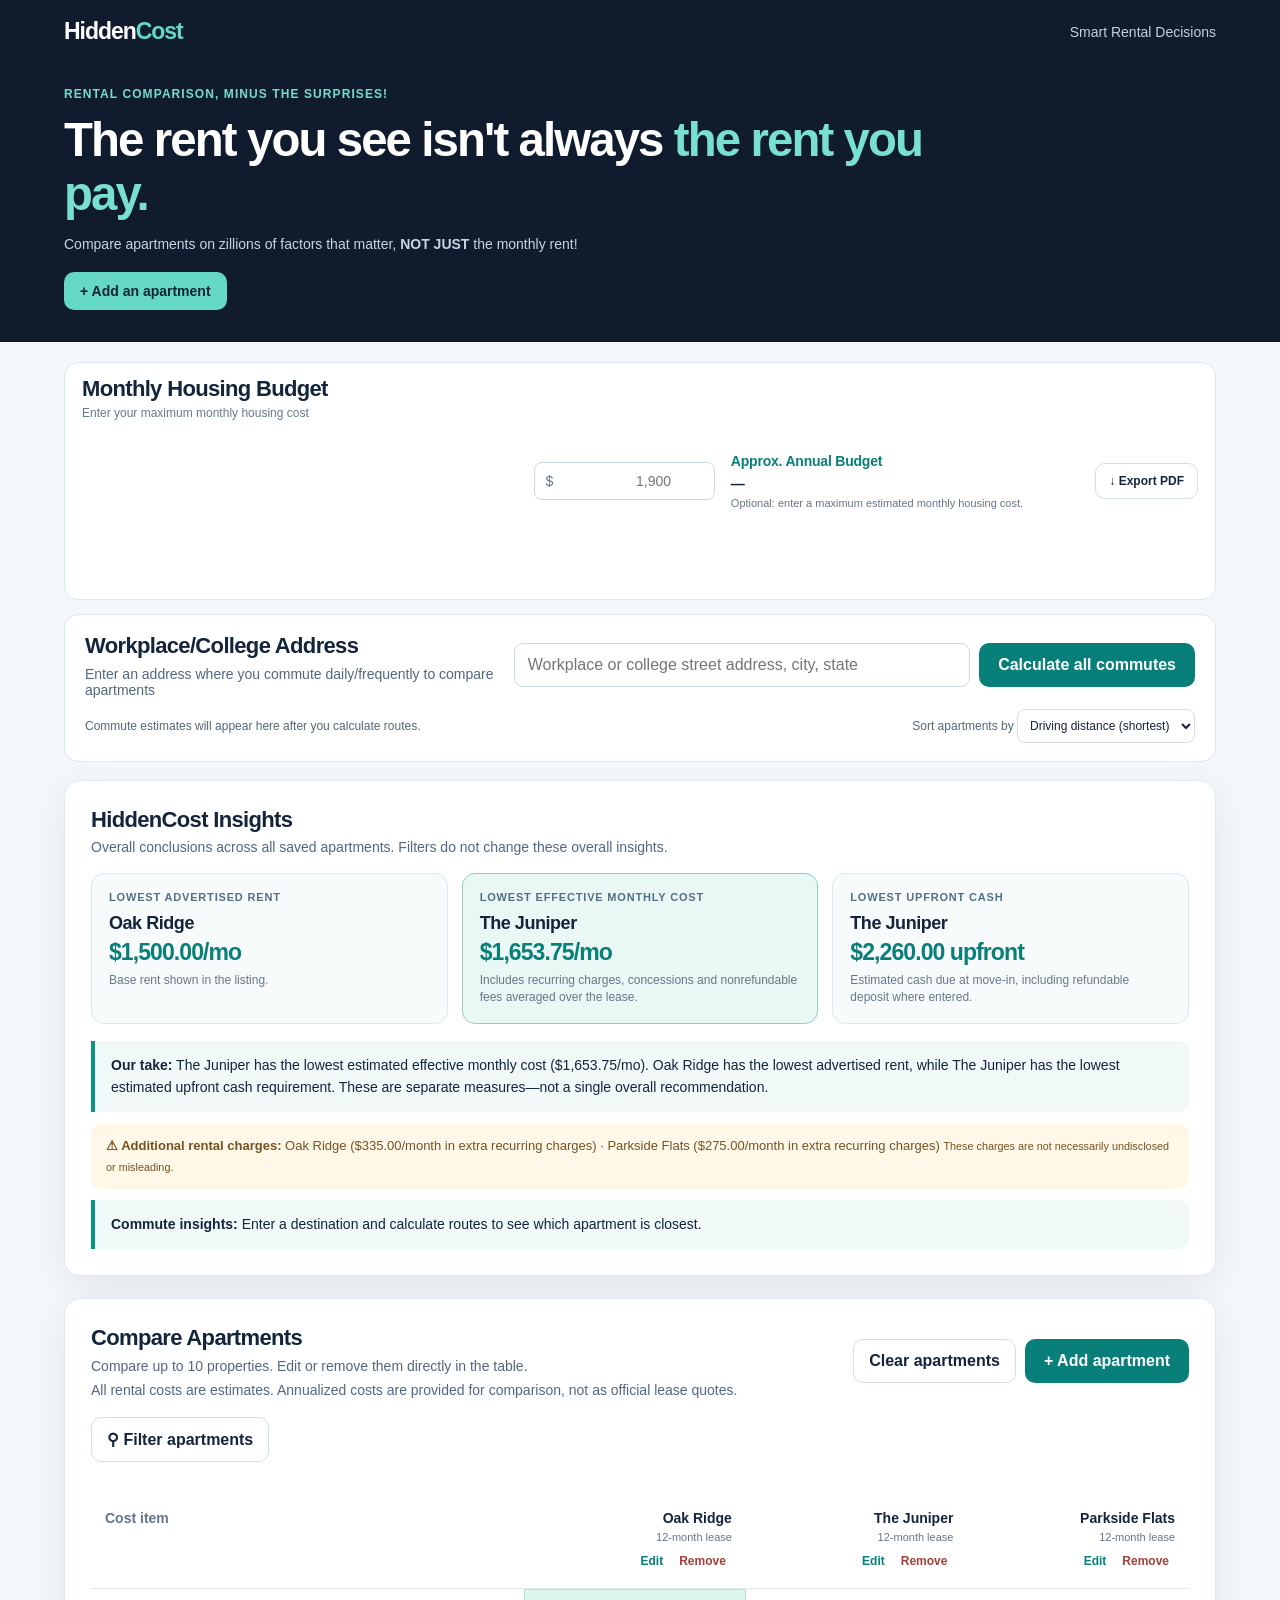
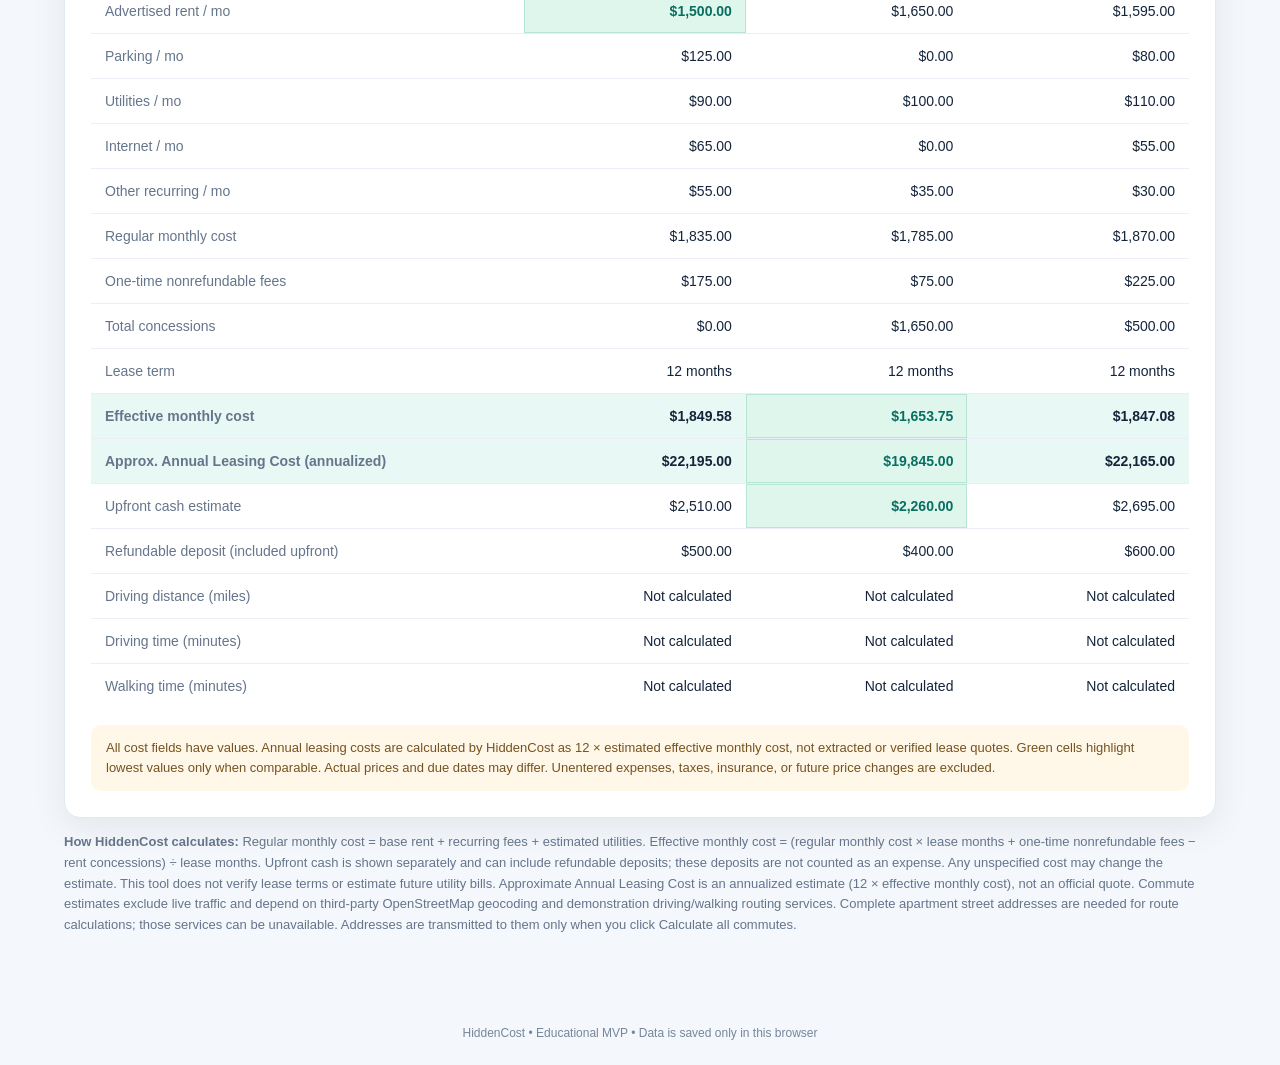
==== index.html @ 74bc9748 "Simplify typography hierarchy and compact hero and budget bar" ====
<!DOCTYPE html>
<html lang="en"><head><meta charset="UTF-8"/><meta name="viewport" content="width=device-width,initial-scale=1"/><meta name="theme-color" content="#101c2e"/><title>HiddenCost — See beyond the rent</title>
<style>
:root{--ink:#14243b;--muted:#65758b;--bg:#f4f7fb;--card:#fff;--line:#e3e9f1;--navy:#101c2e;--teal:#087f79;--aqua:#e3f7f3;--gold:#f1b94c;--red:#b54734;--redbg:#fff0eb;--shadow:0 10px 35px rgba(18,36,58,.075)}*{box-sizing:border-box}body{margin:0;background:var(--bg);color:var(--ink);font-family:Inter,-apple-system,BlinkMacSystemFont,"Segoe UI",sans-serif}button,input,select{font:inherit}button{cursor:pointer}button:focus-visible,input:focus-visible,select:focus-visible{outline:3px solid #7cdbd2;outline-offset:2px}.shell{max-width:1200px;margin:auto;padding:0 24px}.top{background:var(--navy);color:#fff}.nav{display:flex;justify-content:space-between;align-items:center;padding:22px 0}.logo{font-weight:800;letter-spacing:-.06em;font-size:25px}.logo span{color:#65d7c7}.nav-right{font-size:13px;color:#b6c4d3}.hero{padding:42px 0 52px;display:block;max-width:850px}.eyebrow{font-size:12px;font-weight:800;letter-spacing:.16em;color:#75dcca;text-transform:uppercase}.hero h1{font-size:clamp(33px,5vw,58px);line-height:1.09;letter-spacing:-.055em;margin:15px 0}.hero h1 em{color:#79dfcf;font-style:normal}.hero p{color:#c9d4df;max-width:565px;line-height:1.65;margin:0 0 27px}.cta,.primary{background:var(--teal);border:0;color:white;border-radius:10px;padding:13px 19px;font-weight:700}.cta{background:#65d7c7;color:#0d2433}.ghost{background:transparent;border:1px solid #b6c4d3;color:#fff;border-radius:10px;padding:12px 18px;font-weight:650;margin-left:9px}.hero-card{border:1px solid #33475f;padding:24px;background:#1b2e44;border-radius:20px;box-shadow:0 18px 40px #0002}.hero-card .label{color:#aac0d0;font-size:13px}.hero-card .big{font-size:43px;letter-spacing:-.06em;font-weight:800;margin:7px 0}.hero-card .break{color:#79dfcf;font-size:13px;font-weight:650}.hero-card hr{border:0;border-top:1px solid #35495d;margin:21px 0}.minirow{display:flex;justify-content:space-between;font-size:14px;color:#d4e2ea;margin:11px 0}.minirow strong{color:#fff}.content{margin-top:0;position:relative;padding-top:30px;padding-bottom:65px}.toolbar{display:flex;justify-content:space-between;align-items:center;gap:16px;margin:0 0 19px}.toolbar h2{letter-spacing:-.035em;font-size:26px;margin:0}.subtle{color:var(--muted);font-size:14px;margin-top:6px}.actions{display:flex;gap:9px;flex-wrap:wrap}.secondary{background:#fff;border:1px solid #d3dee9;color:var(--ink);border-radius:10px;padding:12px 15px;font-weight:700}.grid{display:grid;grid-template-columns:repeat(3,minmax(0,1fr));gap:17px}.apt{background:var(--card);border:1px solid var(--line);box-shadow:var(--shadow);border-radius:16px;padding:23px;display:flex;flex-direction:column;min-height:355px;position:relative}.apt.winner{border:2px solid #1d9a89;padding:22px}.badge{display:inline-block;font-size:11px;text-transform:uppercase;letter-spacing:.06em;border-radius:99px;padding:6px 9px;background:#e7f6f1;color:#087669;font-weight:800}.apt-head{display:flex;justify-content:space-between;align-items:start;gap:6px}.apt h3{font-size:19px;letter-spacing:-.03em;margin:10px 0 4px;overflow-wrap:anywhere}.meta{font-size:12px;color:var(--muted)}.apt .cost{font-size:34px;font-weight:800;letter-spacing:-.06em;margin:24px 0 2px}.apt .per{font-size:12px;color:var(--muted)}.delta{margin-top:15px;padding:10px 12px;border-radius:9px;background:#f2f6fa;font-size:13px;color:#41546b}.delta strong{color:#17425b}.apt .foot{display:flex;justify-content:space-between;align-items:center;border-top:1px solid var(--line);margin-top:auto;padding-top:16px;gap:8px}.foot .small{font-size:12px;color:var(--muted)}.link{border:0;background:none;color:#087f79;font-weight:750;padding:8px}.danger{color:#a43e39}.empty{border:2px dashed #cbd8e5;border-radius:16px;padding:26px;color:var(--muted);display:flex;flex-direction:column;justify-content:center;align-items:center;text-align:center;min-height:355px}.empty strong{font-size:18px;color:var(--ink);margin-bottom:7px}.panel{background:#fff;border:1px solid var(--line);border-radius:16px;box-shadow:var(--shadow);padding:26px;margin-top:22px}.panel h2{font-size:23px;margin:0 0 6px;letter-spacing:-.04em}.comparison{overflow-x:auto}.compare-table{border-collapse:collapse;width:100%;min-width:600px;font-size:14px;margin-top:20px}.compare-table th{text-align:right;color:var(--ink);padding:14px;border-bottom:1px solid var(--line);min-width:130px}.compare-table th:first-child,.compare-table td:first-child{text-align:left;color:var(--muted)}.compare-table td{text-align:right;padding:14px;border-bottom:1px solid #ebeff5}.compare-table tr.emph{background:#e8f8f4;font-weight:800}.compare-table tr:last-child td{border-bottom:0}.note{border-radius:10px;background:#fff7e8;color:#755320;padding:13px 15px;font-size:13px;margin-top:17px;line-height:1.55}.method{color:var(--muted);line-height:1.6;font-size:13px;margin-top:14px}.footer{text-align:center;color:#77869a;font-size:12px;padding:25px}.overlay{position:fixed;inset:0;background:#0a1827c2;display:none;align-items:center;justify-content:center;padding:18px;z-index:10}.overlay.open{display:flex}.modal{width:min(760px,100%);max-height:94vh;overflow:auto;background:white;border-radius:17px;box-shadow:0 25px 80px #0004}.modal-head{display:flex;justify-content:space-between;align-items:flex-start;padding:23px 25px 16px;border-bottom:1px solid var(--line)}.modal-head h2{margin:0;letter-spacing:-.035em}.modal-head p{font-size:13px;color:var(--muted);margin:6px 0 0}.close{border:0;background:#f0f4f8;border-radius:8px;width:35px;height:35px;font-size:22px}.modal-body{padding:22px 25px}.section-title{font-size:13px;font-weight:800;letter-spacing:.07em;text-transform:uppercase;color:#547086;margin:8px 0 14px}.fields{display:grid;grid-template-columns:repeat(2,minmax(0,1fr));gap:14px}.field label{display:block;font-size:12px;font-weight:750;margin-bottom:6px;color:#394e64}.field input,.field select{width:100%;padding:12px;border:1px solid #d6e0ea;border-radius:9px;background:#fff;color:var(--ink)}.hint{color:#7b8c9d;font-size:11px;margin-top:4px}.line-sep{border:0;border-top:1px solid var(--line);margin:22px 0}.checkline{display:flex;align-items:center;gap:10px;font-size:13px;color:#48586c;margin:14px 0}.checkline input{width:17px;height:17px;accent-color:#08867d}.modal-actions{display:flex;justify-content:flex-end;gap:9px;padding:16px 25px;border-top:1px solid var(--line);position:sticky;bottom:0;background:white}.toast{position:fixed;bottom:22px;right:22px;z-index:20;background:#14243b;color:#fff;padding:13px 17px;border-radius:10px;box-shadow:var(--shadow);display:none;font-size:13px}.chart{display:flex;align-items:flex-end;gap:16px;height:160px;margin-top:24px;border-bottom:1px solid #e1e8f0;padding:0 12px}.barwrap{flex:1;display:flex;gap:6px;align-items:flex-end;justify-content:center;height:100%;position:relative}.bar{width:32px;border-radius:5px 5px 0 0;background:#aabaca;min-height:2px}.bar.real{background:#159487}.barlabel{font-size:11px;color:var(--muted);text-align:center;margin:9px 0 0;flex:1;overflow-wrap:anywhere}.legend{display:flex;gap:18px;margin-top:17px;color:var(--muted);font-size:12px}.dot{display:inline-block;width:10px;height:10px;border-radius:3px;background:#aabaca;margin-right:5px}.dot.real{background:#159487}.desc{font-size:12px;color:var(--muted);line-height:1.5;margin-top:10px}@media(max-width:800px){.hero{grid-template-columns:1fr;padding:25px 0 53px}.hero-card{display:none}.grid{grid-template-columns:1fr}.apt,.empty{min-height:300px}.toolbar{align-items:flex-start;flex-direction:column}.nav-right{display:none}}@media(max-width:500px){.shell{padding:0 15px}.fields{grid-template-columns:1fr}.modal-head,.modal-body{padding-left:16px;padding-right:16px}.modal-actions{padding:14px 16px}.hero h1{font-size:37px}.ghost{margin-left:0;margin-top:9px}.actions{width:100%}.actions button{flex:1}.apt{min-height:280px}}

/* Listing extraction: local, explainable and editable */
.analyzer{background:#f0f8f8;border:1px solid #c5e8e3;border-radius:12px;padding:17px;margin-bottom:22px}
.analyzer h3{font-size:16px;margin:0 0 5px;letter-spacing:-.02em}
.analyzer p{font-size:12px;line-height:1.55;color:#4e6875;margin:0 0 12px}
.analyzer textarea{width:100%;min-height:115px;resize:vertical;background:#fff;border:1px solid #bcd5d5;border-radius:9px;padding:12px;font:inherit;font-size:13px;line-height:1.5;color:var(--ink)}
.analyzer textarea:focus-visible{outline:3px solid #7cdbd2}
.analyzer .an-actions{display:flex;align-items:center;gap:12px;flex-wrap:wrap;margin-top:10px}
.analyzer .an-small{font-size:11px;color:#527175}
.an-result{margin-top:13px;font-size:12px;line-height:1.6}
.an-result[hidden]{display:none}
.an-result ul{padding-left:19px;margin:7px 0}
.an-result li{margin:4px 0}
.an-result .warn{background:#fff8e9;color:#795a29;padding:9px;border-radius:7px}
.an-result .ok{color:#08796f}

/* Decision-first comparison replaces the tall chart. */
.insight-grid{display:grid;grid-template-columns:repeat(3,minmax(0,1fr));gap:14px;margin-top:18px}
.insight-card{border:1px solid #dce7ed;background:#f8fbfc;border-radius:13px;padding:17px;min-width:0}
.insight-card.featured{background:#e9f8f4;border-color:#8ed1c4}
.insight-kicker{color:#517083;text-transform:uppercase;letter-spacing:.075em;font-weight:800;font-size:11px}
.insight-name{font-size:18px;font-weight:800;letter-spacing:-.025em;margin:10px 0 5px;overflow-wrap:anywhere}
.insight-value{font-size:23px;font-weight:800;color:#087f79;letter-spacing:-.04em}
.insight-context{font-size:12px;color:#66778a;margin-top:6px;line-height:1.4}
.takeaway{border-left:4px solid #0c9384;padding:13px 16px;margin-top:17px;background:#f0f9f7;border-radius:0 10px 10px 0;font-size:14px;line-height:1.6}
.fee-insight{padding:12px 15px;border-radius:10px;background:#fff7e8;color:#755320;margin-top:12px;font-size:13px;line-height:1.6}
.compare-table td.best-cell{background:#dff6ed;color:#086f60;font-weight:800;box-shadow:inset 0 0 0 1px #b6e5d4}
@media(max-width:800px){.insight-grid{grid-template-columns:1fr}}

/* Compact shortlist: decision insights are now the first content, and no tall apartment cards. */
.shortlist-panel .toolbar{margin-bottom:15px}
.compact-list{display:grid;grid-template-columns:repeat(2,minmax(0,1fr));gap:10px}
.compact-apt{display:flex;align-items:center;gap:10px;flex-wrap:wrap;background:#f9fbfe;border:1px solid #e2e9f1;border-radius:12px;padding:13px 15px;min-height:88px}
.compact-main{flex:1 1 150px;min-width:0}
.compact-apt-name{font-size:15px;font-weight:800;overflow-wrap:anywhere}
.compact-apt-meta{font-size:11px;color:#65758b;margin-top:5px}
.compact-prices{display:flex;flex-direction:column;align-items:flex-end;flex:0 0 auto}
.compact-prices strong{font-size:18px;letter-spacing:-.04em}
.compact-prices span{color:#65758b;font-size:10px}
.compact-tools{display:flex;gap:6px;align-items:center;justify-content:flex-end;flex:1 1 100%;border-top:1px solid #e7edf3;padding-top:7px}
.compact-tools .link{padding:3px 6px;font-size:12px}
.complete-label,.incomplete-label{margin-right:auto;font-size:11px;color:#267f70}
.incomplete-label{color:#b16a25}
.compact-add{border:1px dashed #a9c7d3;background:#f7fbfe;color:#146b73;border-radius:12px;min-height:88px;font-weight:800;font-size:14px}
.compact-add span{font-size:11px;color:#65808d;font-weight:500}
.compact-add:hover{background:#e8f7f4}
@media(max-width:800px){.compact-list{grid-template-columns:1fr}}

/* Decision tools */
.decision-tools{display:grid;grid-template-columns:1.2fr 1fr;gap:16px}
.toolbox{background:#f7fafc;border:1px solid #e1e9ef;border-radius:13px;padding:19px;min-width:0}
.toolbox h3{font-size:17px;margin:0 0 6px;letter-spacing:-.02em}
.toolbox p{margin:0 0 14px;font-size:12px;color:#62778b;line-height:1.55}
.tool-fields{display:grid;grid-template-columns:repeat(2,minmax(0,1fr));gap:11px}
.tool-field label{display:block;font-size:12px;font-weight:750;color:#395369;margin-bottom:5px}
.tool-field input,.tool-field select{width:100%;border-radius:9px;border:1px solid #ccdae6;background:white;padding:10px 11px;color:#14243b;min-width:0}
.tool-field.wide{grid-column:1/-1}
.tool-row{display:flex;align-items:center;gap:10px;flex-wrap:wrap;margin-top:12px}
.tool-result{margin-top:15px;background:#eaf7f4;border-radius:10px;padding:12px 14px;font-size:13px;line-height:1.65}
.tool-result.warning{background:#fff7e8;color:#785325}
.tool-result strong{color:#08796c}
.tool-note{color:#62778b;font-size:11px;line-height:1.45;margin-top:10px}
.tool-pill{display:inline-block;padding:4px 7px;background:#e6f5f1;color:#087c70;border-radius:7px;font-weight:750;font-size:11px}
.afford-table{margin-top:12px;display:grid;gap:8px}
.afford-row{border:1px solid #dbe8ed;border-radius:9px;padding:10px;background:#fff;display:flex;align-items:center;justify-content:space-between;gap:12px}
.afford-row .info{min-width:0;font-size:13px}.afford-row .info strong{display:block;overflow-wrap:anywhere}.afford-row .info span{font-size:11px;color:#64768a}
.afford-status{font-size:12px;font-weight:800;text-align:right;white-space:nowrap}.afford-status.over{color:#b54734}.afford-status.under{color:#087f79}
.export-actions{display:flex;gap:10px;flex-wrap:wrap;margin:14px 0 0}
.highlight-warning{padding:12px 14px;background:#fff7e8;border-radius:9px;color:#805c26;font-size:12px;line-height:1.65;margin-top:13px}
@media(max-width:850px){.decision-tools{grid-template-columns:1fr}}
@media(max-width:480px){.tool-fields{grid-template-columns:1fr}.tool-field.wide{grid-column:auto}}
@media print {
 body{background:white!important;color:#14243b!important;font-size:11pt}
 header,.shortlist-panel,#insightsPanel,#feeDetectionPanel,#comparisonPanel,.footer,.overlay,.toast,.method{display:none!important}
 #printReport{display:block!important;position:static!important;background:white!important;padding:0!important}
 #printReport h1{font-size:23pt;color:#14243b;margin:0 0 8px}
 #printReport h2{font-size:14pt;margin:23px 0 10px}
 #printReport p{font-size:10pt;line-height:1.45}
 #printReport table{width:100%;border-collapse:collapse;font-size:9pt}
 #printReport th,#printReport td{padding:8px;text-align:right;border:1px solid #c9d7df}
 #printReport th:first-child,#printReport td:first-child{text-align:left}
 #printReport .report-notes{font-size:9pt;color:#444;white-space:pre-wrap}
 @page{size:landscape;margin:13mm}
}
#printReport{display:none}
.budgetbar{background:#fff;border:1px solid #dce8ef;border-radius:14px;padding:14px;display:flex;align-items:center;gap:12px;flex-wrap:wrap;margin-bottom:18px;font-size:13px}.budgetbar input{padding:10px;width:140px;border:1px solid #cadae5;border-radius:8px}.budgetbar span{flex:1 1 180px;font-size:12px;color:#667a8a}.commute-form{display:grid;grid-template-columns:1.5fr 1fr auto;align-items:end;gap:12px;margin:17px 0}.commute-form input,.commute-form select{width:100%;border:1px solid #cadae5;border-radius:8px;padding:12px;min-width:0}.commute-map{height:310px;border:1px solid #dce8ee;border-radius:11px;overflow:hidden;background:#e9f1f6}.commute-status{background:#eef5f9;border-radius:8px;margin:10px 0;padding:12px;font-size:13px;color:#48657a}.commute-ranking{margin-top:12px;line-height:1.65;font-size:13px}.within-budget{border-left:4px solid #148e80}.over-budget{border-left:4px solid #ba5e49}@media(max-width:800px){.commute-form{grid-template-columns:1fr}.commute-map{height:240px}}

.commute-inline{background:#fff;border:1px solid #dce8ef;border-radius:14px;padding:18px 20px;margin-bottom:18px}
.commute-inline-top{display:grid;grid-template-columns:.75fr 1.25fr;gap:20px;align-items:center}
.commute-inline h2{font-size:20px;letter-spacing:-.035em;margin:0 0 5px}
.commute-controls{display:flex;gap:9px;min-width:0}
.commute-controls input{border:1px solid #cbdce7;border-radius:9px;padding:11px 13px;flex:1;min-width:0}
.commute-inline-bottom{display:flex;align-items:center;justify-content:space-between;gap:12px;margin-top:11px;font-size:12px;color:#4e687a;flex-wrap:wrap}
.commute-inline-bottom label{white-space:nowrap}
.commute-inline-bottom select{font:inherit;border:1px solid #d1dee9;border-radius:8px;background:#fff;padding:8px;color:#14243b}
.commute-fineprint{font-size:11px;color:#758699;line-height:1.5;margin-top:9px}
.sr-only{position:absolute;width:1px;height:1px;padding:0;margin:-1px;overflow:hidden;clip:rect(0,0,0,0);white-space:nowrap;border:0}
.compare-table td.commute-best{background:#e3f6ee;color:#087f79;font-weight:800}
@media(max-width:800px){.commute-inline-top{grid-template-columns:1fr}.commute-controls{flex-wrap:wrap}.commute-controls input{flex-basis:100%}.commute-inline-bottom label{white-space:normal}}

.filter-toolbar{display:flex;gap:12px;align-items:center;flex-wrap:wrap;margin:0 0 14px}
.filter-toolbar .subtle{margin:0}
.filter-panel[hidden],#clearFilters[hidden]{display:none!important}
.filter-panel{background:#f6fafc;border:1px solid #d8e5ec;border-radius:12px;padding:15px;display:flex;align-items:center;gap:12px;flex-wrap:wrap;margin-bottom:15px}
.filter-choice{display:flex;align-items:center;gap:7px;font-size:13px;min-height:40px;font-weight:600}
.filter-choice input{width:17px;height:17px;accent-color:#087f79}
.filter-help{flex:1 0 100%;font-size:11px;color:#687f90;line-height:1.6;margin:0}
.filter-no-match{padding:20px;border-radius:12px;border:1px dashed #c7d6e1;color:#62768b;font-size:13px;text-align:center;grid-column:1/-1}
@media(max-width:650px){.filter-panel{display:grid;grid-template-columns:1fr 1fr}.filter-choice{grid-column:1/-1}.filter-help{grid-column:1/-1}}
.compact-apt[hidden],.compare-table th[hidden],.compare-table td[hidden]{display:none!important}

#cards[hidden],#feeDetection[hidden]{display:none!important}
.apt-table-head{display:flex;flex-direction:column;align-items:flex-end;gap:5px;min-width:130px}
.apt-table-head strong{font-size:14px;overflow-wrap:anywhere}
.apt-table-head span{font-size:11px;color:var(--muted);font-weight:400}
.apt-table-actions{display:flex;gap:4px}
.apt-table-actions button{font-size:12px;padding:6px}
.compare-table th{vertical-align:top}
@media(max-width:800px){.hero{max-width:100%;padding:27px 0 37px}}
.compare-table th.budget-head-over{background:#fff0eb;box-shadow:inset 0 3px #b54734}
.compare-table th.budget-head-ok{background:#f0faf5;box-shadow:inset 0 3px #087f79}
.budget-table-label{font-size:11px;font-weight:800;color:#8d4538;line-height:1.3;max-width:155px;text-align:right}
.budget-head-ok .budget-table-label{color:#087f79}

/* Typography and streamlined input summaries */
.budgetbar{align-items:flex-start}
.budgetbar>label{font-size:23px;font-weight:800;letter-spacing:-.04em;line-height:1.15;white-space:normal;padding-top:8px}
.budgetbar>label strong{font-weight:800}
.budget-unit{font-size:12px;color:var(--muted);font-weight:500;letter-spacing:0}
.budget-details{flex:1 1 240px;display:flex;flex-direction:column;gap:4px;align-self:center}
.annual-budget{font-size:16px;font-weight:800;color:#087f79}
.budget-small{font-size:12px;color:#65758b;line-height:1.5}
#commuteHeading{font-size:23px;font-weight:800;letter-spacing:-.04em}
.comparison-caveat{margin-top:8px}
#filterCount[hidden]{display:none!important}
@media(max-width:800px){.budgetbar>label{font-size:23px}}

/* Type scale: one reusable visual hierarchy across all sections. */
:root{
  --type-heading-size:23px;
  --type-subheading-size:16px;
  --type-body-size:14px;
  --type-caption-size:12px;
  --type-heading-color:#14243b;
  --type-subheading-color:#087f79;
  --type-body-color:#52677f;
}
.section-heading,
.budgetbar>label.section-heading,
#commuteHeading.section-heading,
#insightsPanel h2.section-heading{
 font-size:var(--type-heading-size);
 font-weight:800;
 line-height:1.22;
 letter-spacing:-.035em;
 color:var(--type-heading-color);
}
.subheading{font-size:var(--type-subheading-size);font-weight:750;color:var(--type-subheading-color);line-height:1.3;letter-spacing:-.015em}
.annual-budget{display:flex;flex-direction:column;align-items:flex-start;gap:3px;font-size:inherit}
.annual-value{font-size:18px;font-weight:800;color:var(--type-heading-color);line-height:1.25}
.subtle{font-size:var(--type-body-size);color:var(--type-body-color)}
.budget-small,.commute-fineprint,.budget-unit{font-size:var(--type-caption-size)}
@media(max-width:650px){.budgetbar>label.section-heading,#commuteHeading.section-heading,#insightsPanel h2.section-heading{font-size:var(--type-heading-size)}}

/* Unified compact visual hierarchy: hero / section / supporting text. */
:root{--font-hero:clamp(32px,3.7vw,48px);--font-section:22px;--font-text:14px;--font-caption:12px}
.nav .logo{font-size:23px;letter-spacing:-.045em}
.nav-right{font-size:var(--font-text);color:#c3d0dc}
.nav{padding:18px 0}
.hero{max-width:900px;padding:24px 0 32px}
.hero h1{font-size:var(--font-hero);letter-spacing:-.04em;line-height:1.14;margin:12px 0 13px}
.hero .eyebrow{font-size:var(--font-caption);letter-spacing:.09em}
.hero p{font-size:var(--font-text);line-height:1.5;margin:0 0 17px;max-width:680px}
.hero .cta{font-size:var(--font-text);padding:11px 16px}
.content{padding-top:20px}
:root{--type-heading-size:var(--font-section);--type-subheading-size:var(--font-text);--type-body-size:var(--font-text);--type-caption-size:var(--font-caption)}
.panel h2,.commute-inline h2,.section-heading,
.budgetbar .section-heading,#commuteHeading.section-heading,#insightsPanel h2.section-heading{
 font-size:var(--font-section);color:var(--type-heading-color);line-height:1.22;letter-spacing:-.03em;font-weight:800
}
.budgetbar{display:grid;grid-template-columns:minmax(200px,1.25fr) minmax(110px,.52fr) minmax(185px,1fr) auto;align-items:center;column-gap:16px;row-gap:9px;padding:13px 17px;margin-bottom:14px}
.budget-heading{display:flex;flex-direction:column;gap:3px;min-width:0}
.budget-heading label{padding:0!important;margin:0;white-space:normal}
.budget-unit{font-size:var(--font-caption);color:var(--muted);font-weight:400}
.budget-input{display:flex;align-items:center;border:1px solid #cadae5;border-radius:8px;min-width:0;padding-left:11px;background:#fff}
.budget-input>span{color:var(--muted);font-size:var(--font-text)}
.budgetbar .budget-input input{border:0;background:transparent;padding:10px 8px;width:100%;min-width:0;font-size:var(--font-text);outline-offset:-2px}
.budget-details{display:flex;flex-direction:column;gap:2px;min-width:0;align-self:center}
.annual-budget{display:flex;flex-direction:row;flex-wrap:wrap;align-items:baseline;gap:6px}
.annual-budget .subheading{color:var(--type-subheading-color);font-size:var(--font-text);font-weight:700}
.annual-budget .annual-value{font-size:var(--font-text);color:var(--type-heading-color);font-weight:800}
.budget-small{font-size:11px;line-height:1.3;color:var(--muted)}
.budgetbar #exportReport{padding:10px 13px;font-size:var(--font-caption);white-space:nowrap}
@media(max-width:900px){.budgetbar{grid-template-columns:1fr 130px}.budget-details{grid-column:1/-1}.budgetbar #exportReport{grid-column:1/-1;justify-self:start}}
@media(max-width:520px){.hero{padding:21px 0 26px}.budgetbar{grid-template-columns:minmax(0,1fr) 115px;padding:13px}.budget-heading .section-heading{font-size:20px!important}}
</style></head><body>
<header class="top"><div class="shell"><nav class="nav"><div class="logo">Hidden<span>Cost</span></div><div class="nav-right">Smart Rental Decisions</div></nav><div class="hero"><div><div class="eyebrow">Rental Comparison, Minus the Surprises!</div><h1>The rent you see isn't always <em>the rent you pay.</em></h1><p>Compare apartments on zillions of factors that matter, <strong>NOT JUST</strong> the monthly rent!</p><button class="cta" id="heroAdd">+ Add an apartment</button></div></div></div></header>
<main class="shell content"><div class="budgetbar"><div class="budget-heading"><label for="monthlyBudget" class="section-heading">Monthly Housing Budget</label><span class="budget-unit">Enter your maximum monthly housing cost</span></div><div class="budget-input"><span aria-hidden="true">$</span><input id="monthlyBudget" type="number" min="1" placeholder="1,900" inputmode="decimal" aria-label="Monthly Housing Budget in dollars"></div><div class="budget-details"><div id="annualBudget" class="annual-budget" aria-live="polite"><span class="subheading">Approx. Annual Budget</span><span class="annual-value">—</span></div><div id="budgetSummary" class="budget-small">Over-budget apartments remain visible unless filtered.</div></div><button id="exportReport" class="secondary" type="button">↓ Export PDF</button></div>
<section class="commute-inline" aria-labelledby="commuteHeading"><div class="commute-inline-top"><div><h2 id="commuteHeading" class="section-heading">Workplace/College Address</h2><div class="subtle">Enter an address where you commute daily/frequently to compare apartments</div></div><div class="commute-controls"><label for="destination" class="sr-only">Workplace or college street address</label><input id="destination" maxlength="200" placeholder="Workplace or college street address, city, state" autocomplete="street-address"/><button type="button" class="primary" id="calculateCommute">Calculate all commutes</button></div></div><div class="commute-inline-bottom"><div id="commuteStatus" role="status">Commute estimates will appear here after you calculate routes.</div><label for="commuteSort">Sort apartments by <select id="commuteSort"><option value="driveDistance">Driving distance (shortest)</option><option value="driveTime">Driving time (fastest)</option><option value="walkTime">Walking time (fastest)</option><option value="cost">Effective rent (lowest)</option></select></label></div></section>
<section class="panel" id="insightsPanel" style="margin-top:0"><h2 class="section-heading">HiddenCost Insights</h2><div class="subtle">Overall conclusions across all saved apartments. Filters do not change these overall insights.</div><div id="insights"></div><div id="takeaway" class="takeaway"></div><div id="feeInsight" class="fee-insight"></div><div id="commuteInsight" class="takeaway" aria-live="polite" style="margin-top:11px"></div></section>
<div id="feeDetection" hidden aria-hidden="true"></div>
<!-- Internal compatibility controls for the original calculation engine. No what-if/affordability panels are shown. -->
<div hidden aria-hidden="true"><select id="scenarioApartment"></select><input id="whatParking"><input id="whatUtilities"><input id="whatInternet"><input id="whatFees"><input id="whatOnce"><input id="whatConcession"><button id="resetWhatIf" type="button"></button><span id="scenarioCount"></span><div id="scenarioResult"></div><div id="affordResult"></div></div>
<section class="panel" id="comparisonPanel"><div class="toolbar"><div><h2>Compare Apartments</h2><div class="subtle">Compare up to 10 properties. Edit or remove them directly in the table.</div><div class="subtle comparison-caveat">All rental costs are estimates. Annualized costs are provided for comparison, not as official lease quotes.</div></div><div class="actions"><button class="secondary" id="resetDemo">Clear apartments</button><button class="primary" id="addBtn">+ Add apartment</button></div></div><div class="filter-toolbar"><button id="filterToggle" type="button" class="secondary" aria-expanded="false" aria-controls="filterPanel">⚲ Filter apartments</button><span id="filterCount" class="subtle" hidden aria-hidden="true"></span><button id="clearFilters" type="button" class="link" hidden>Clear filters</button></div><div id="filterPanel" class="filter-panel" hidden><label class="filter-choice"><input type="checkbox" id="filterBudget"> Within my monthly budget</label><label class="filter-choice"><input type="checkbox" id="filterComplete"> All rental costs entered</label><label class="filter-choice"><input type="checkbox" id="filterCommute"> Driving commute calculated</label><button id="applyFilters" type="button" class="primary">Apply filters</button><button id="resetFilters" type="button" class="secondary">Reset</button><p class="filter-help">Filters change only which apartments are shown in the detailed comparison. Saved apartments and the overall insights remain unchanged. Set a budget or calculate commutes before using those filters.</p></div><div id="cards" hidden aria-hidden="true"></div><div id="comparison" class="comparison"></div><div id="compareNote" class="note"></div></section><div class="method"><b>How HiddenCost calculates:</b> Regular monthly cost = base rent + recurring fees + estimated utilities. Effective monthly cost = (regular monthly cost × lease months + one-time nonrefundable fees − rent concessions) ÷ lease months. Upfront cash is shown separately and can include refundable deposits; these deposits are not counted as an expense. Any unspecified cost may change the estimate. This tool does not verify lease terms or estimate future utility bills. Approximate Annual Leasing Cost is an annualized estimate (12 × effective monthly cost), not an official quote. Commute estimates exclude live traffic and depend on third-party OpenStreetMap geocoding and demonstration driving/walking routing services. Complete apartment street addresses are needed for route calculations; those services can be unavailable. Addresses are transmitted to them only when you click Calculate all commutes.</div></main><div id="printReport" aria-hidden="true"></div><footer class="footer">HiddenCost • Educational MVP • Data is saved only in this browser</footer>
<div id="overlay" class="overlay" role="presentation"><div class="modal" role="dialog" aria-modal="true" aria-labelledby="modalTitle"><div class="modal-head"><div><h2 id="modalTitle">Add apartment</h2><p>Enter known costs. Leave unknown amounts blank to flag them.</p></div><button class="close" id="closeModal" aria-label="Close">×</button></div><form id="aptForm"><div class="modal-body">
<section class="analyzer" aria-labelledby="analyzerTitle">
<h3 id="analyzerTitle">✦ Smart Listing Analyzer <span style="font-size:11px;font-weight:500;color:#57788a">(no AI account needed)</span></h3>
<p>Paste an apartment advertisement to find common rents, fees and concessions. This is a <strong>rule-based text extractor</strong>, not AI; it works best with clearly labeled amounts. Always check results against the listing or lease.</p>
<label for="listingText" style="display:block;font-weight:700;font-size:12px;margin-bottom:6px">Apartment listing description</label>
<textarea id="listingText" placeholder="Example: 1-bedroom apartment available for $1,650/month. Parking $100/month, trash $25/month, amenity fee $40/month, $75 application fee. One month free on a 12-month lease."></textarea>
<div class="an-actions"><button type="button" class="secondary" id="analyzeBtn">Analyze listing</button><button type="button" class="link" id="exampleListingBtn">Try an example</button><span class="an-small">Text stays in your browser.</span></div>
<div class="an-result" id="analyzerResult" role="status" aria-live="polite" hidden></div>
</section><div class="section-title">Apartment details</div><div class="fields"><div class="field"><label for="name">Apartment name *</label><input id="name" maxlength="65" required placeholder="e.g., Oak Ridge Apartments"/></div><div class="field"><label for="address">Apartment street address (optional)</label><input id="address" maxlength="180" placeholder="Street, city, state, ZIP"><div class="hint">Used for commute map; not needed for rent comparisons.</div></div><div class="field"><label for="months">Lease duration (months) *</label><input type="number" id="months" min="1" max="60" step="1" value="12" required/></div><div class="field"><label for="rent">Advertised base rent ($/month) *</label><input type="number" id="rent" min="0" step="0.01" required placeholder="1600"/></div><div class="field"><label for="parking">Parking ($/month)</label><input type="number" id="parking" min="0" step="0.01" placeholder="Unknown"/></div><div class="field"><label for="utilities">Estimated utilities ($/month)</label><input type="number" id="utilities" min="0" step="0.01" placeholder="Unknown"/><div class="hint">Electric, gas, water, etc. Use your own estimate.</div></div><div class="field"><label for="internet">Internet ($/month)</label><input type="number" id="internet" min="0" step="0.01" placeholder="Unknown"/></div><div class="field"><label for="fees">Other recurring fees ($/month)</label><input type="number" id="fees" min="0" step="0.01" placeholder="Unknown"/><div class="hint">Trash, amenities, pest control, etc.</div></div><div class="field"><label for="once">One-time nonrefundable fees ($)</label><input type="number" id="once" min="0" step="0.01" placeholder="Unknown"/><div class="hint">Application, admin and other fees.</div></div><div class="field"><label for="deposit">Refundable security deposit ($)</label><input type="number" id="deposit" min="0" step="0.01" placeholder="Unknown"/><div class="hint">Cash needed upfront, not a lease expense.</div></div><div class="field"><label for="concession">Total rent concessions ($)</label><input type="number" id="concession" min="0" step="0.01" placeholder="0"/><div class="hint">Example: one month of $1,600 rent free → enter 1600.</div></div></div><hr class="line-sep"/><div class="section-title">Upfront estimate</div><label class="checkline"><input type="checkbox" id="firstMonth" checked/> Include one regular month's cost in upfront cash estimate</label><div class="desc">Upfront cash = nonrefundable one-time fees + refundable deposit + optional first month's regular cost. Actual payment timing may vary; concessions are applied only to the lease-cost estimate.</div></div><div class="modal-actions"><button type="button" class="secondary" id="cancelBtn">Cancel</button><button type="submit" class="primary">Save apartment</button></div></form></div></div><div id="replaceOverlay" class="overlay" role="presentation"><div class="modal" role="dialog" aria-modal="true" aria-labelledby="replaceTitle" style="width:min(520px,100%)"><div class="modal-head"><div><h2 id="replaceTitle">Your shortlist has 10 apartments</h2><p>Choose an apartment to replace with a new one, or cancel. The selected apartment will be removed only after confirmation.</p></div><button type="button" class="close" id="closeReplace" aria-label="Close">×</button></div><div class="modal-body" id="replaceOptions"></div><div class="modal-actions"><button type="button" class="secondary" id="cancelReplace">Keep all apartments</button></div></div></div><div id="toast" class="toast" role="status"></div>
<script>
(()=>{'use strict';const KEY='hiddencost-v1';const ids=['name','address','months','rent','parking','utilities','internet','fees','once','deposit','concession'];let entries=[];let editing=null;const $=id=>document.getElementById(id);const money=n=>new Intl.NumberFormat('en-US',{style:'currency',currency:'USD',maximumFractionDigits:2}).format(n);const safe=s=>String(s).replace(/[&<>"']/g,c=>({'&':'&amp;','<':'&lt;','>':'&gt;','"':'&quot;',"'":'&#39;'}[c]));const demo=[{id:'demo-a',name:'Oak Ridge',months:12,rent:1500,parking:125,utilities:90,internet:65,fees:55,once:175,deposit:500,concession:0,firstMonth:true},{id:'demo-b',name:'The Juniper',months:12,rent:1650,parking:0,utilities:100,internet:0,fees:35,once:75,deposit:400,concession:1650,firstMonth:true},{id:'demo-c',name:'Parkside Flats',months:12,rent:1595,parking:80,utilities:110,internet:55,fees:30,once:225,deposit:600,concession:500,firstMonth:true}];
function read(){try{const x=JSON.parse(localStorage.getItem(KEY));if(Array.isArray(x))return x.filter(v=>v&&typeof v.name==='string').slice(0,10)}catch{}return null}function persist(){try{localStorage.setItem(KEY,JSON.stringify(entries))}catch{toast('Browser storage unavailable. Changes may not persist.')}}function val(x){return x===''||x===null||x===undefined?null:Number(x)}function num(x){return Number.isFinite(Number(x))&&x!==null?Number(x):0}function calc(a){let recurring=num(a.rent)+num(a.parking)+num(a.utilities)+num(a.internet)+num(a.fees),one=num(a.once),con=num(a.concession),months=num(a.months);let total=Math.max(0,recurring*months+one-con);let missing=['parking','utilities','internet','fees','once','deposit'].filter(k=>a[k]===null||a[k]===undefined);return{recurring,total,effective:total/months,upfront:one+num(a.deposit)+(a.firstMonth?recurring:0),missing,extras:recurring-num(a.rent)}}
const scenarioOverrides={};
let activeScenario=null;
let budgetAmount=null;
const scenarioFields={whatParking:'parking',whatUtilities:'utilities',whatInternet:'internet',whatFees:'fees',whatOnce:'once',whatConcession:'concession'};
function scenarioCalc(a){
 const overrides=scenarioOverrides[a.id];
 return overrides?calc(Object.assign({},a,overrides)):calc(a);
}
function displayOriginal(a){return calc(a).effective;}
function renderScenarioControls(){
 const select=$('scenarioApartment');
 const old=activeScenario;
 if(!entries.some(x=>x.id===activeScenario))activeScenario=entries[0]?.id||null;
 select.innerHTML=entries.length?entries.map(a=>'<option value="'+safe(a.id)+'">'+safe(a.name)+'</option>').join(''):'<option value="">No apartments saved</option>';
 select.disabled=!entries.length;
 select.value=activeScenario||'';
 populateScenario();
}
function populateScenario(){
 const a=entries.find(x=>x.id===activeScenario);
 const overrides=a?scenarioOverrides[a.id]||{}:{};
 for(const [element,key] of Object.entries(scenarioFields)){
   const el=$(element), value=a?(Object.prototype.hasOwnProperty.call(overrides,key)?overrides[key]:a[key]):null;
   el.value=value===null||value===undefined?'':String(value);
   el.disabled=!a;
 }
 $('resetWhatIf').disabled=Object.keys(scenarioOverrides).length===0;
}
function handleScenarioChange(e){
 const a=entries.find(x=>x.id===activeScenario);
 if(!a)return;
 const key=scenarioFields[e.target.id];if(!key)return;
 const raw=e.target.value.trim();
 if(raw!==''&&(!Number.isFinite(Number(raw))||Number(raw)<0||Number(raw)>10000000)){
   e.target.setCustomValidity('Enter a nonnegative cost below $10,000,000.');
   e.target.reportValidity();return;
 }
 e.target.setCustomValidity('');
 const amount=raw===''?null:Number(raw);
 const baseline=a[key]===undefined?null:a[key];
 if(amount===baseline){
   if(scenarioOverrides[a.id])delete scenarioOverrides[a.id][key];
 }else{
   if(!scenarioOverrides[a.id])scenarioOverrides[a.id]={};
   scenarioOverrides[a.id][key]=amount;
 }
 if(scenarioOverrides[a.id]&&Object.keys(scenarioOverrides[a.id]).length===0)delete scenarioOverrides[a.id];
 updateDecisionResults();
}
function updateDecisionResults(){
 renderInsights();renderCompare();renderCardsOnly();renderAffordability();renderFeeDetection();
 const a=entries.find(x=>x.id===activeScenario);
 const changed=Object.keys(scenarioOverrides).length;
 $('scenarioCount').textContent=changed?changed+' apartment'+(changed===1?'':'s')+' adjusted':'Original estimates';
 $('resetWhatIf').disabled=changed===0;
 if(!a){$('scenarioResult').textContent='Add an apartment to compare different cost scenarios.';return}
 const old=calc(a), now=scenarioCalc(a), delta=now.effective-old.effective;
 const missing=now.missing.length?' ('+now.missing.length+' cost fields still unknown)':'';
 $('scenarioResult').innerHTML='<strong>'+safe(a.name)+'</strong>: '+money(now.effective)+'/mo effective estimate. '+(Math.abs(delta)<.005?'No change from saved details.':(delta>0?'Up ':'Down ')+money(Math.abs(delta))+'/mo versus the saved estimate.')+'<span style="color:#697b8c">'+missing+'</span>';
}
function renderCardsOnly(){
 const cards=$('cards');
 cards.innerHTML=entries.map(a=>{
  const c=scenarioCalc(a), changed=!!scenarioOverrides[a.id];
  return '<article class="compact-apt"><div class="compact-main"><div class="compact-apt-name">'+safe(a.name)+(changed?' <span class="tool-pill">What-if</span>':'')+'</div><div class="compact-apt-meta">'+a.months+'-month lease · Advertised '+money(num(a.rent))+'/mo</div></div><div class="compact-prices"><strong>'+money(c.effective)+'</strong><span>estimated effective / mo</span></div><div class="compact-tools"><span class="'+(c.missing.length?'incomplete-label':'complete-label')+'">'+(c.missing.length?'⚠ '+c.missing.length+' unknown fields':'✓ Fees entered')+'</span><button class="link" data-act="edit" data-id="'+safe(a.id)+'">Edit</button><button class="link danger" data-act="delete" data-id="'+safe(a.id)+'">Remove</button></div></article>';
 }).join('');
 if(entries.length<10)cards.innerHTML+='<button type="button" class="compact-add" data-act="add">＋ Add another apartment <span>('+entries.length+'/10 saved)</span></button>';
 if(!entries.length)cards.innerHTML='<div class="empty" style="grid-column:1/-1;min-height:150px"><strong>Your shortlist is empty</strong><span>Load demo apartments or add your first listing.</span><button class="primary" style="margin-top:12px" data-act="add">Add an apartment</button></div>';
}
function renderAffordability(){
 const root=$('affordResult');
 const raw=$('monthlyBudget').value.trim();
 if(raw===''){budgetAmount=null;root.className='tool-result';root.textContent='Enter a budget to see which apartments fit.';return}
 const amount=Number(raw);
 if(!Number.isFinite(amount)||amount<=0||amount>100000000){root.className='tool-result warning';root.textContent='Enter a valid positive monthly budget.';return}
 budgetAmount=amount;
 if(!entries.length){root.textContent='Add an apartment to check affordability.';return}
 root.className='tool-result';
 const within=entries.filter(a=>scenarioCalc(a).effective<=amount).length;
 root.innerHTML='<strong>'+within+' of '+entries.length+' apartment'+(entries.length===1?'':'s')+'</strong> have an estimated monthly cost within '+money(amount)+'.<div class="afford-table">'+entries.map(a=>{
   const c=scenarioCalc(a),left=amount-c.effective,within=left>=-0.005;
   return '<div class="afford-row"><div class="info"><strong>'+safe(a.name)+'</strong><span>'+money(c.effective)+'/mo'+(c.missing.length?' · '+c.missing.length+' unknown fields':'')+'</span></div><div class="afford-status '+(within?'under':'over')+'">'+(within?money(Math.max(0,left))+' remaining':money(Math.abs(left))+' over')+(c.missing.length?'*':'')+'</div></div>';
 }).join('')+'</div>'+(entries.some(a=>scenarioCalc(a).missing.length)?'<div class="tool-note">*Provisional: missing expenses are excluded, not assumed free.</div>':'');
}
function renderFeeDetection(){
 const root=$('feeDetection');
 if(!entries.length){root.textContent='Hidden fee warnings will appear when you add apartments.';return}
 const details=[];
 for(const a of entries){
  const c=scenarioCalc(a);
  const unknown=c.missing.filter(x=>x!=='deposit');
  const share=num(a.rent)>0?c.extras/num(a.rent):null;
  if(unknown.length)details.push('<strong>'+safe(a.name)+'</strong>: '+unknown.length+' unconfirmed fee categor'+(unknown.length===1?'y':'ies')+' ('+unknown.map(k=>({parking:'parking',utilities:'utilities',internet:'internet',fees:'other monthly fees',once:'one-time fees'}[k])).join(', ')+').');
  if(share!==null&&share>=.10)details.push('<strong>'+safe(a.name)+'</strong>: entered recurring add-ons equal '+Math.round(share*100)+'% of advertised rent ('+money(c.extras)+'/mo).');
  if(c.missing.includes('deposit'))details.push('<strong>'+safe(a.name)+'</strong>: refundable deposit not yet confirmed.');
 }
 root.innerHTML='<strong>Hidden fee detection:</strong> '+(details.length?details.join('<br>'):'No missing cost categories or elevated recurring add-ons detected from the values entered.')+'<br><span style="font-size:11px">A warning indicates incomplete information or a high fee ratio—not a verified deceptive listing.</span>';
}
function exportComparison(){
 if(!entries.length){toast('Add an apartment before exporting.');return}
 const heading=['Cost item',...entries.map(a=>a.name)];
 const rows=[
 ['Advertised rent / mo',a=>money(num(a.rent))],
 ['Parking / mo',a=>fieldText(a,'parking')],
 ['Utilities / mo',a=>fieldText(a,'utilities')],
 ['Internet / mo',a=>fieldText(a,'internet')],
 ['Other recurring fees / mo',a=>fieldText(a,'fees')],
 ['Regular monthly cost',a=>money(scenarioCalc(a).recurring)],
 ['One-time nonrefundable fees',a=>fieldText(a,'once')],
 ['Concessions',a=>money(num(scenarioCalcInput(a).concession))],
 ['Lease length',a=>a.months+' months'],
 ['Effective monthly cost',a=>money(scenarioCalc(a).effective)],
 ['Total lease cost',a=>money(scenarioCalc(a).total)],
 ['Upfront cash estimate',a=>money(scenarioCalc(a).upfront)],
 ['Refundable deposit',a=>fieldText(a,'deposit')]
 ];
 const cells=heading.map(t=>'<th>'+safe(t)+'</th>').join('');
 const table=rows.map(([label,fn])=>'<tr><td>'+safe(label)+'</td>'+entries.map(a=>'<td>'+safe(fn(a))+'</td>').join('')+'</tr>').join('');
 const names=entries.map(a=>a.name+' — '+money(scenarioCalc(a).effective)+'/month').join('; ');
 const missing=entries.filter(a=>scenarioCalc(a).missing.length).map(a=>a.name+': '+scenarioCalc(a).missing.join(', ')).join('; ');
 const page=$('printReport');
 page.innerHTML='<h1>HiddenCost — Apartment Comparison</h1><p>Generated '+new Date().toLocaleDateString('en-US')+' · '+entries.length+' apartment(s) · US dollars</p><p><strong>Monthly budget:</strong> '+(budgetAmount===null?'Not entered':money(budgetAmount))+' · <strong>What-if scenarios:</strong> '+(Object.keys(scenarioOverrides).length?'Applied (not saved to apartment details)':'None')+'</p><h2>Summary</h2><p>'+safe(names)+'</p><h2>Detailed costs</h2><table><thead><tr>'+cells+'</tr></thead><tbody>'+table+'</tbody></table><h2>Important limitations</h2><p class="report-notes">'+safe((missing?'Unknown cost fields: '+missing+'. ':'')+'Unknown expenses are not assumed to be zero. Amounts are estimates, not verified rental quotes. Refundable deposits are included in upfront cash but excluded from lease expenses. Differences in lease duration may prevent direct comparison of total lease cost. What-if estimates reflect hypothetical inputs.')+'</p>';
 window.print();
}
function scenarioCalcInput(a){return Object.assign({},a,scenarioOverrides[a.id]||{})}
function fieldText(a,key){const v=scenarioCalcInput(a)[key];return v===null||v===undefined?'Unknown':money(num(v))}
function toast(s){$('toast').textContent=s;$('toast').style.display='block';setTimeout(()=>$('toast').style.display='none',3100)}function render(){renderScenarioControls();updateDecisionResults();if(window.HiddenCostExtraRefresh)window.HiddenCostExtraRefresh()}
function metricWinner(key,eligible=entries){
 if(!eligible.length)return null;
 const values=eligible.map(a=>({apt:a,value:key==='rent'?num(a.rent):scenarioCalc(a)[key]}));
 const low=Math.min(...values.map(x=>x.value));
 return{value:low,apartments:values.filter(x=>Math.abs(x.value-low)<.005).map(x=>x.apt)};
}
function insightCard(label,result,detail,featured=false,unit='/mo'){
 const names=result?result.apartments.map(a=>safe(a.name)).join(' & '):'More details needed';
 const amount=result?money(result.value)+unit:'—';
 return '<div class="insight-card'+(featured?' featured':'')+'"><div class="insight-kicker">'+label+'</div><div class="insight-name">'+names+'</div><div class="insight-value">'+amount+'</div><div class="insight-context">'+detail+'</div></div>';
}
function renderInsights(){
 if(!entries.length){
   $('insights').innerHTML='<p class="subtle">Add apartments to see which one has the lowest advertised rent, estimated effective cost and upfront cash.</p>';
   $('takeaway').textContent='Your comparison summary will appear here.';
   $('feeInsight').textContent='Unknown fees will be flagged so you can verify them before deciding.';
   return;
 }
 const complete=entries.every(a=>scenarioCalc(a).missing.length===0);
 const advertised=metricWinner('rent');
 const effective=complete?metricWinner('effective'):null;
 const upfront=complete?metricWinner('upfront'):null;
 $('insights').innerHTML='<div class="insight-grid">'+
   insightCard('Lowest advertised rent',advertised,'Base rent shown in the listing.')+
   insightCard('Lowest effective monthly cost',effective,complete?'Includes recurring charges, concessions and nonrefundable fees averaged over the lease.':'Some costs are unknown. Complete every apartment to compare fairly.',true)+
   insightCard('Lowest upfront cash',upfront,complete?'Estimated cash due at move-in, including refundable deposit where entered.':'Missing deposit or fee information prevents a reliable comparison.',false,' upfront')+
   '</div>';
 if(complete){
   const lowName=effective.apartments.map(a=>safe(a.name)).join(' and ');
   const advName=advertised.apartments.map(a=>safe(a.name)).join(' and ');
   const upName=upfront.apartments.map(a=>safe(a.name)).join(' and ');
   $('takeaway').innerHTML='<strong>Our take:</strong> '+lowName+' '+(effective.apartments.length>1?'tie':'has the lowest')+' estimated effective monthly cost ('+money(effective.value)+'/mo). '+advName+' '+(advertised.apartments.length>1?'tie for':'has')+' the lowest advertised rent, while '+upName+' '+(upfront.apartments.length>1?'tie for':'has')+' the lowest estimated upfront cash requirement. These are separate measures—not a single overall recommendation.';
 }else{
   const count=entries.filter(a=>scenarioCalc(a).missing.length).length;
   $('takeaway').innerHTML='<strong>Our take:</strong> '+advertised.apartments.map(a=>safe(a.name)).join(' and ')+' '+(advertised.apartments.length>1?'tie for':'has')+' the lowest advertised rent ('+money(advertised.value)+'/mo). <strong>'+count+' of '+entries.length+' apartment'+(entries.length===1?'':'s')+' have missing cost fields.</strong> We cannot confidently identify the cheapest overall option until those costs are verified.';
 }
 const info=entries.map(a=>({a,c:scenarioCalc(a)}));
 const high=info.filter(x=>num(x.a.rent)>0&&x.c.extras/num(x.a.rent)>=.10).sort((x,y)=>y.c.extras/num(y.a.rent)-x.c.extras/num(x.a.rent));
 const missing=info.filter(x=>x.c.missing.length).length;
 const line=high.length?high.map(x=>safe(x.a.name)+' ('+money(x.c.extras)+'/month in extra recurring charges)').join(' · '):'No entered recurring charges above 10% of advertised rent.';
 $('feeInsight').innerHTML='<strong>⚠ Additional rental charges:</strong> '+line+(missing?' <strong>'+missing+' apartment(s) have unconfirmed costs.</strong>':'')+' <small>These charges are not necessarily undisclosed or misleading.</small>';

}
function renderCompare(){
 if(!entries.length){
   $('comparison').innerHTML='<p class="subtle">Add an apartment to see the detailed comparison.</p>';
   $('compareNote').textContent='Unknown costs are never assumed to be free; enter 0 only when you know a fee is $0.';
   return;
 }
 const fullySpecified=entries.every(a=>scenarioCalc(a).missing.length===0);
 const sameMonths=new Set(entries.map(a=>a.months)).size===1;
 const minRent=metricWinner('rent').value;
 const minEffective=fullySpecified?metricWinner('effective').value:null;
 const minUpfront=fullySpecified?metricWinner('upfront').value:null;
 // Annualized cost is effective monthly cost multiplied by twelve; it is not the official lease quote.
 const rows=[
  ['Advertised rent / mo',a=>money(num(a.rent)),'',a=>num(a.rent)===minRent],
  ['Parking / mo',a=>field(a,'parking')],
  ['Utilities / mo',a=>field(a,'utilities')],
  ['Internet / mo',a=>field(a,'internet')],
  ['Other recurring / mo',a=>field(a,'fees')],
  ['Regular monthly cost',a=>money(scenarioCalc(a).recurring)],
  ['One-time nonrefundable fees',a=>field(a,'once')],
  ['Total concessions',a=>money(num(a.concession))],
  ['Lease term',a=>a.months+' months'],
  ['Effective monthly cost',a=>money(scenarioCalc(a).effective),'emph',a=>minEffective!==null&&Math.abs(scenarioCalc(a).effective-minEffective)<.005],
  ['Approx. Annual Leasing Cost (annualized)',a=>money(scenarioCalc(a).effective*12),'emph',a=>minEffective!==null&&Math.abs(scenarioCalc(a).effective-minEffective)<.005],
  ['Upfront cash estimate',a=>money(scenarioCalc(a).upfront),'',a=>minUpfront!==null&&Math.abs(scenarioCalc(a).upfront-minUpfront)<.005],
  ['Refundable deposit (included upfront)',a=>field(a,'deposit')]
 ];
 $('comparison').innerHTML='<table class="compare-table"><thead><tr><th>Cost item</th>'+entries.map(a=>'<th><div class="apt-table-head"><strong>'+safe(a.name)+'</strong><span>'+a.months+'-month lease</span><div class="apt-table-actions"><button class="link" type="button" data-act="edit" data-id="'+safe(a.id)+'">Edit</button><button class="link danger" type="button" data-act="delete" data-id="'+safe(a.id)+'">Remove</button></div></div></th>').join('')+'</tr></thead><tbody>'+
 rows.map(([label,fn,cls,isBest])=>'<tr class="'+(cls||'')+'"><td>'+safe(label)+'</td>'+entries.map(a=>'<td'+(isBest&&isBest(a)?' class="best-cell"':'')+'>'+fn(a)+'</td>').join('')+'</tr>').join('')+'</tbody></table>';
 const warnings=entries.filter(a=>scenarioCalc(a).missing.length).map(a=>a.name+': '+scenarioCalc(a).missing.map(k=>({parking:'parking',utilities:'utilities',internet:'internet',fees:'other monthly fees',once:'one-time fees',deposit:'deposit'}[k])).join(', '));
 $('compareNote').innerHTML=(warnings.length?'<strong>Incomplete estimates:</strong> '+safe(warnings.join(' • '))+'. Unknown amounts are excluded from totals, not verified as zero. ':'All cost fields have values. ')+(!sameMonths?'<strong>Lease lengths differ:</strong> annualized estimates reflect concessions spread over each respective lease duration. ':'')+'Annual leasing costs are calculated by HiddenCost as 12 × estimated effective monthly cost, not extracted or verified lease quotes. Green cells highlight lowest values only when comparable. Actual prices and due dates may differ. Unentered expenses, taxes, insurance, or future price changes are excluded.';
}
function field(a,key){return a[key]===null||a[key]===undefined?'<span style="color:#b54734">Unknown</span>':money(num(a[key]))}
function extractListing(){
 const input=document.getElementById('listingText').value.trim(), output=document.getElementById('analyzerResult');
 output.hidden=false;
 if(!input){output.textContent='Paste a listing description first.';return}
 const clean=input.replace(/\u00a0/g,' ').replace(/[–—]/g,'-'), dollars='\\$\\s*([\\d,]+(?:\\.\\d{1,2})?)';
 const items=[], warnings=[], used={};
 function numeric(v){const n=Number(String(v).replace(/,/g,''));return Number.isFinite(n)?n:null}
 function find(label,pattern,field,aggregate=false){
   const rx=new RegExp(pattern,'gi');let m,values=[];
   while((m=rx.exec(clean))!==null){const n=numeric(m[1]);if(n!==null)values.push(n);if(rx.lastIndex===m.index)rx.lastIndex++;}
   if(values.length){if(!aggregate&&new Set(values).size>1){warnings.push('Multiple '+label+' amounts found; verify which applies.');return}
    const n=aggregate?values.reduce((a,b)=>a+b,0):values[0];used[field]=n;items.push({label:label,value:n,field:field});}
 }
 // Match amounts closely associated with their labels. Never infer unmentioned charges.
 find('Base rent','(?:base\\s+rent|monthly\\s+rent|rent\\s+is|rent\\s+of|(?:apartment|unit|studio|bedroom)\\s+(?:available\\s+)?for)\\s*(?:is|at|of|:)?\\s*'+dollars,'rent');
 if(used.rent===undefined){
   find('Base rent',dollars+'\\s*(?:\\/\\s*(?:mo|month)|per\\s+month)\\s*(?:base\\s+)?rent','rent');
 }
 find('Lease duration','(?:on\\s+a|for\\s+a|on\\s+an?|for\\s+an?|lease\\s+(?:term|of|is|:)?\\s*)(\\d{1,2})\\s*[- ]?month\\s+lease|(?:lease\\s+(?:term|of|is|:)?\\s*)(\\d{1,2})\\s*months?', 'months');
 // The lease regex has two possible capture groups; handle separately if first form did not find a value.
 if(used.months===undefined){
    const mm=clean.match(/(?:on|for)\s+a\s+(\d{1,2})\s*[- ]?month\s+lease|\b(\d{1,2})\s*[- ]?month\s+lease|lease\s+(?:term\s*:?\s*)?(\d{1,2})\s+months?/i);
    if(mm){const n=Number(mm[1]||mm[2]||mm[3]);if(n>=1&&n<=60){used.months=n;items.push({label:'Lease duration',value:n,field:'months'})}}
 }
 const specs=[
  ['Parking','parking','parking(?:\\s+(?:fee|cost|charge|is))?'],
  ['Internet','internet','(?:internet|wi[- ]?fi)(?:\\s+(?:fee|cost|charge|is))?'],
  ['Utilities','utilities','(?:utilities|utility\\s+estimate)(?:\\s+(?:fee|cost|charge|is))?'],
  ['Trash','fees','(?:trash|valet\\s+trash)(?:\\s+(?:fee|service|cost|charge|is))?'],
  ['Amenity','fees','(?:amenit(?:y|ies))(?:\\s+(?:fee|cost|charge|is))?'],
  ['Pest control','fees','(?:pest\\s+control)(?:\\s+(?:fee|cost|charge|is))?'],
  ['Application fee','once','(?:application|app)(?:\\s+(?:fee|cost|charge|is))?'],
  ['Administration fee','once','(?:administration|administrative|admin)(?:\\s+(?:fee|cost|charge|is))?'],
  ['Security deposit','deposit','(?:(?:refundable\\s+)?security\\s+deposit|deposit)']
 ];
 const matches=[];
 for(const [label,field,expr] of specs){
   const forward=new RegExp('\\b'+expr+'\\s*(?:of|at|:)?\\s*'+dollars,'gi');
   const reverse=new RegExp(dollars+'\\s*(?:(?:\\/|per)\\s*(?:month|mo)\\s*)?'+expr+'\\b','gi');
   const found=[];let m;
   while((m=forward.exec(clean))!==null){if(numeric(m[1])!==null)found.push({v:numeric(m[1]),at:m.index})}
   while((m=reverse.exec(clean))!==null){if(numeric(m[1])!==null)found.push({v:numeric(m[1]),at:m.index})}
   if(new Set(found.map(x=>x.v)).size>1){warnings.push('More than one '+label.toLowerCase()+' amount; enter it manually.');continue}
   if(found.length){const n=found[0].v;matches.push({label,field,value:n});}
 }
 for(const item of matches){if(used[item.field]===undefined)used[item.field]=0;used[item.field]+=item.value;items.push(item)}
 // Recognize a simple 1-month-free concession, only when rent is known.
 const free=clean.match(/\b(?:one|1)\s+month\s+(?:of\s+rent\s+)?free\b|\b(?:one|1)\s+free\s+month\b/i);
 if(free&&used.rent!==undefined){used.concession=used.rent;items.push({label:'One month free (estimated concession)',field:'concession',value:used.rent})}
 else if(free)warnings.push('Free-month offer found but rent was not extracted; calculate the concession manually.');
 const mentions=['parking','utilities','internet','fees','once','deposit'].filter(k=>used[k]===undefined);
 if(mentions.length)warnings.push('Not found: '+mentions.map(k=>({parking:'parking',utilities:'utilities',internet:'internet',fees:'other monthly fees',once:'one-time fees',deposit:'security deposit'}[k])).join(', ')+'. Missing does not mean $0.');
 if(items.length===0){output.innerHTML='<div class="warn">No clearly labeled amounts found. Try manual entry, or use the example to see supported wording.</div>';return}
 const fmt=n=>new Intl.NumberFormat('en-US',{style:'currency',currency:'USD'}).format(n);
 const bullet=items.map(x=>'<li>'+safe(x.label)+': <strong>'+(x.field==='months'?x.value+' months':fmt(x.value))+'</strong></li>').join('');
 output.innerHTML='<strong class="ok">Found '+items.length+' item'+(items.length===1?'':'s')+'. Review before applying:</strong><ul>'+bullet+'</ul>'+(warnings.length?'<div class="warn">'+warnings.map(x=>'<div>⚠ '+safe(x)+'</div>').join('')+'</div>':'')+'<button class="primary" type="button" id="applyListingBtn" style="margin-top:12px">Apply to form</button>';
 document.getElementById('applyListingBtn').onclick=()=>{
   const existing=Object.keys(used).filter(k=>document.getElementById(k).value.trim()!=='' && !(k==='months'&&document.getElementById(k).value==='12'));
   if(existing.length&&!confirm('Replace '+existing.length+' already-entered value(s) with extracted amounts?'))return;
   for(const [key,val] of Object.entries(used))document.getElementById(key).value=String(val);
   toast('Extracted values applied. Verify all charges before saving.');
   output.insertAdjacentHTML('beforeend','<p class="ok"><strong>Applied.</strong> Check the fields below, then save.</p>');
 };
}
function openReplacePicker(){const options=$('replaceOptions');options.innerHTML=entries.map(a=>'<button type="button" class="secondary" style="display:block;width:100%;text-align:left;margin:8px 0;padding:13px 16px" data-replace="'+safe(a.id)+'">'+safe(a.name)+' <span style="color:var(--muted);font-size:12px">· '+money(calc(a).effective)+'/month</span></button>').join('');$('replaceOverlay').classList.add('open');$('closeReplace').focus()}function closeReplacePicker(){$('replaceOverlay').classList.remove('open')}function chooseReplace(id){const a=entries.find(x=>x.id===id);if(!a)return;if(!confirm('Remove '+a.name+' from your shortlist and create a new apartment?'))return;entries=entries.filter(x=>x.id!==id);delete scenarioOverrides[id];persist();render();closeReplacePicker();openModal();toast('Apartment removed. Enter the replacement details.')}
function openModal(id=null){if(!id&&entries.length>=10){openReplacePicker();return}editing=id;const a=id?entries.find(v=>v.id===id):null;$('modalTitle').textContent=a?'Edit apartment':'Add apartment';ids.forEach(k=>{$(k).value=a?(a[k]===null||a[k]===undefined?'':a[k]):(k==='months'?'12':'')});$('firstMonth').checked=a?a.firstMonth!==false:true;$('listingText').value='';$('analyzerResult').hidden=true;$('analyzerResult').innerHTML='';$('overlay').classList.add('open');$('name').focus()}function closeModal(){$('overlay').classList.remove('open');editing=null}function save(e){e.preventDefault();let a={id:editing||('apt-'+Date.now()),firstMonth:$('firstMonth').checked};for(const k of ids)a[k]=(k==='name'||k==='address')?$(k).value.trim():val($(k).value);if(!a.name){toast('Enter an apartment name.');return}if(!Number.isInteger(a.months)||a.months<1||a.months>60){toast('Lease term must be 1–60 whole months.');return}if(a.rent===null||a.rent<0||!Number.isFinite(a.rent)){toast('Enter a valid advertised rent.');return}if(ids.slice(3).some(k=>a[k]!==null&&(!Number.isFinite(a[k])||a[k]<0))){toast('All costs must be nonnegative amounts.');return}if(num(a.concession)>calc({...a,concession:0}).recurring*a.months+num(a.once)){toast('Total concession cannot exceed the pre-discount lease cost.');return}if(editing){entries=entries.map(x=>x.id===editing?a:x);delete scenarioOverrides[editing]}else entries.push(a);persist();render();closeModal();toast(editing?'Apartment updated.':'Apartment saved.')}function loadDemo(){if(entries.length&&!confirm('Replace your current shortlist with the three demo apartments?'))return;entries=demo.map(x=>({...x}));persist();render();toast('Demo apartments loaded.')}function reset(){if(!confirm('Clear every saved apartment from this browser?'))return;entries=[];persist();render();toast('Apartments cleared.')}
$('analyzeBtn').onclick=extractListing;$('exampleListingBtn').onclick=()=>{$('listingText').value='1-bedroom apartment available for $1,650/month. Parking $100/month, trash $25/month, amenity fee $40/month, $75 application fee. One month free on a 12-month lease.';extractListing()};$('closeReplace').onclick=closeReplacePicker;$('cancelReplace').onclick=closeReplacePicker;$('replaceOverlay').addEventListener('click',e=>{if(e.target===$('replaceOverlay'))closeReplacePicker()});$('replaceOptions').addEventListener('click',e=>{const b=e.target.closest('button[data-replace]');if(b)chooseReplace(b.dataset.replace)});$('scenarioApartment').addEventListener('change',e=>{activeScenario=e.target.value;populateScenario();updateDecisionResults()});
for(const element of Object.keys(scenarioFields))$(element).addEventListener('input',handleScenarioChange);
$('resetWhatIf').addEventListener('click',()=>{for(const key of Object.keys(scenarioOverrides))delete scenarioOverrides[key];populateScenario();updateDecisionResults();toast('What-if changes reset.')});
$('monthlyBudget').addEventListener('input',()=>{renderAffordability()});
$('exportReport').addEventListener('click',exportComparison);
$('heroAdd').onclick=()=>openModal();$('addBtn').onclick=()=>openModal();$('resetDemo').onclick=reset;$('closeModal').onclick=closeModal;$('cancelBtn').onclick=closeModal;$('aptForm').onsubmit=save;$('overlay').addEventListener('click',e=>{if(e.target===$('overlay'))closeModal()});document.addEventListener('keydown',e=>{if(e.key==='Escape'){closeModal();closeReplacePicker()}});$('comparison').addEventListener('click',e=>{const b=e.target.closest('button[data-act]');if(!b)return;const {act,id}=b.dataset;if(act==='add')openModal();else if(act==='edit')openModal(id);else if(act==='delete'){let a=entries.find(x=>x.id===id);if(a&&confirm('Remove '+a.name+'?')){entries=entries.filter(x=>x.id!==id);persist();render();toast('Apartment removed.')}}});entries=read()??demo.map(x=>({...x}));window.HiddenCostGetEntries=()=>entries;window.HiddenCostSortEntries=(ids)=>{const positions=new Map(ids.map((id,i)=>[id,i]));entries.sort((a,b)=>(positions.get(a.id)??999)-(positions.get(b.id)??999));render()};render();
})();
</script><script src="commute.js"></script></body></html>
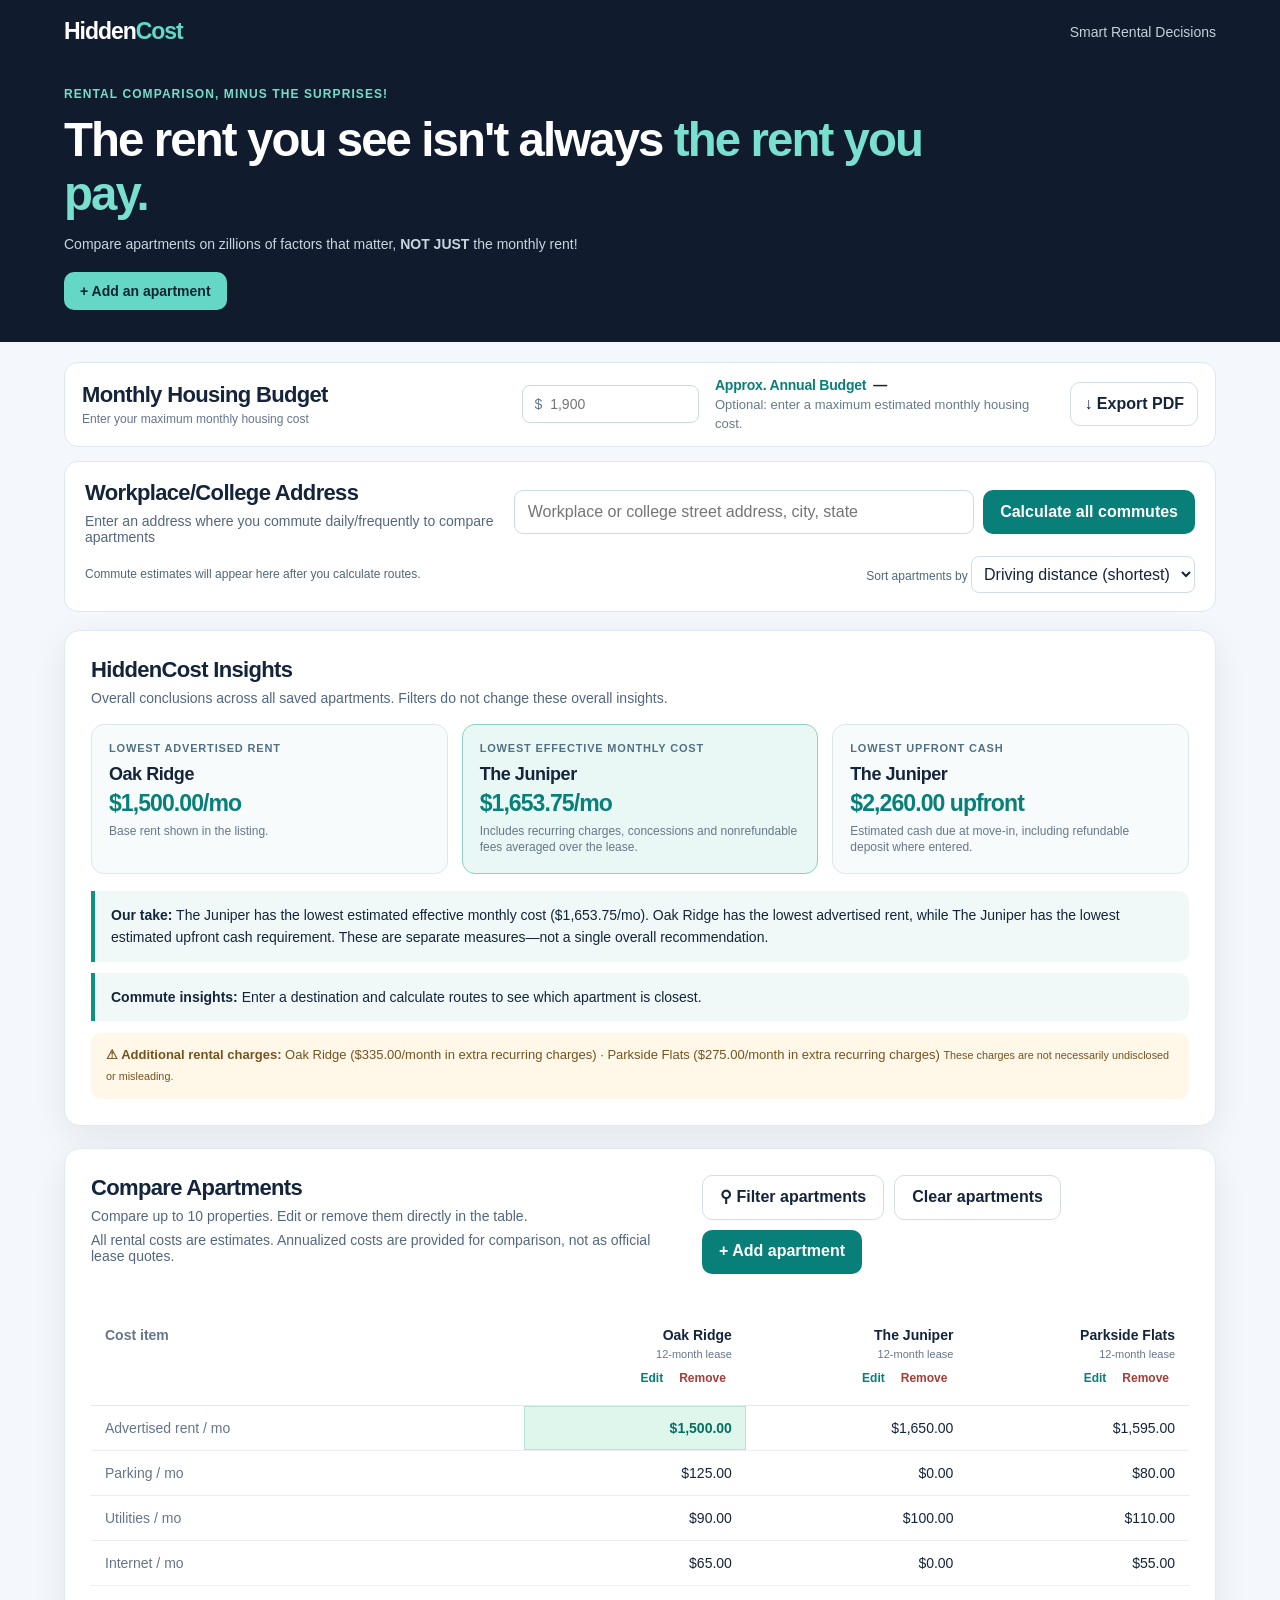
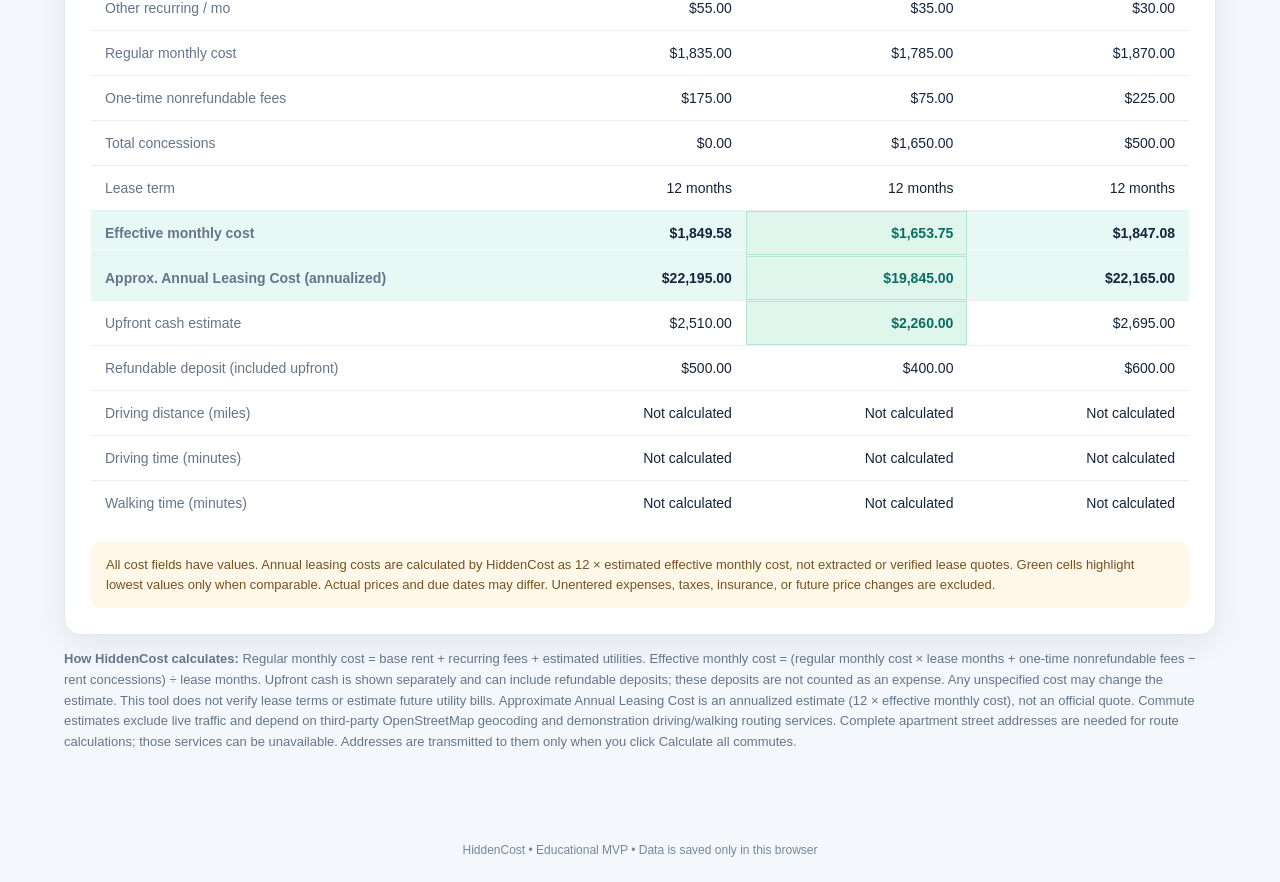
==== commit e62254e3: "Fix budget card flex overflow, standardize controls and reorder insights and filters" ====
--- a/index.html
+++ b/index.html
@@ -87,7 +87,7 @@
  @page{size:landscape;margin:13mm}
 }
 #printReport{display:none}
-.budgetbar{background:#fff;border:1px solid #dce8ef;border-radius:14px;padding:14px;display:flex;align-items:center;gap:12px;flex-wrap:wrap;margin-bottom:18px;font-size:13px}.budgetbar input{padding:10px;width:140px;border:1px solid #cadae5;border-radius:8px}.budgetbar span{flex:1 1 180px;font-size:12px;color:#667a8a}.commute-form{display:grid;grid-template-columns:1.5fr 1fr auto;align-items:end;gap:12px;margin:17px 0}.commute-form input,.commute-form select{width:100%;border:1px solid #cadae5;border-radius:8px;padding:12px;min-width:0}.commute-map{height:310px;border:1px solid #dce8ee;border-radius:11px;overflow:hidden;background:#e9f1f6}.commute-status{background:#eef5f9;border-radius:8px;margin:10px 0;padding:12px;font-size:13px;color:#48657a}.commute-ranking{margin-top:12px;line-height:1.65;font-size:13px}.within-budget{border-left:4px solid #148e80}.over-budget{border-left:4px solid #ba5e49}@media(max-width:800px){.commute-form{grid-template-columns:1fr}.commute-map{height:240px}}
+.budgetbar{background:#fff;border:1px solid #dce8ef;border-radius:14px;padding:14px;display:flex;align-items:center;gap:12px;flex-wrap:wrap;margin-bottom:18px;font-size:13px}.budgetbar input{padding:10px;width:140px;border:1px solid #cadae5;border-radius:8px}.budgetbar #budgetSummary{color:#667a8a}.commute-form{display:grid;grid-template-columns:1.5fr 1fr auto;align-items:end;gap:12px;margin:17px 0}.commute-form input,.commute-form select{width:100%;border:1px solid #cadae5;border-radius:8px;padding:12px;min-width:0}.commute-map{height:310px;border:1px solid #dce8ee;border-radius:11px;overflow:hidden;background:#e9f1f6}.commute-status{background:#eef5f9;border-radius:8px;margin:10px 0;padding:12px;font-size:13px;color:#48657a}.commute-ranking{margin-top:12px;line-height:1.65;font-size:13px}.within-budget{border-left:4px solid #148e80}.over-budget{border-left:4px solid #ba5e49}@media(max-width:800px){.commute-form{grid-template-columns:1fr}.commute-map{height:240px}}
 
 .commute-inline{background:#fff;border:1px solid #dce8ef;border-radius:14px;padding:18px 20px;margin-bottom:18px}
 .commute-inline-top{display:grid;grid-template-columns:.75fr 1.25fr;gap:20px;align-items:center}
@@ -197,15 +197,54 @@
 .budgetbar #exportReport{padding:10px 13px;font-size:var(--font-caption);white-space:nowrap}
 @media(max-width:900px){.budgetbar{grid-template-columns:1fr 130px}.budget-details{grid-column:1/-1}.budgetbar #exportReport{grid-column:1/-1;justify-self:start}}
 @media(max-width:520px){.hero{padding:21px 0 26px}.budgetbar{grid-template-columns:minmax(0,1fr) 115px;padding:13px}.budget-heading .section-heading{font-size:20px!important}}
+
+/* Final compact layout: remove legacy broad descendant flex sizing. */
+.budgetbar{height:auto;min-height:0;grid-template-rows:auto;align-items:center}
+.budgetbar span{flex:0 0 auto}
+.budgetbar .budget-heading,.budgetbar .budget-input,.budgetbar .budget-details{height:auto;min-height:0}
+.budgetbar .annual-budget{display:flex;flex-flow:row wrap;align-items:baseline;gap:7px}
+.budgetbar .annual-budget>span{width:auto!important;flex:0 0 auto!important}
+.budgetbar .budget-small{font-size:13px;line-height:1.4}
+.budgetbar #budgetSummary{max-width:360px}
+#insightsPanel #feeInsight{margin-top:12px}
+#insightsPanel #takeaway+#commuteInsight{margin-top:11px}
+#comparisonPanel .toolbar>.actions{display:flex;align-items:center;gap:10px;flex-wrap:wrap}
+#comparisonPanel .filter-toolbar{margin:0;min-height:0}
+#comparisonPanel .filter-toolbar:has(> #clearFilters[hidden]){display:none}
+#comparisonPanel .filter-toolbar:has(> #clearFilters:not([hidden])){margin-bottom:10px}
+#comparisonPanel .actions button,
+#comparisonPanel .filter-panel button,
+#comparisonPanel .filter-choice,
+.budgetbar button,
+.commute-inline button,
+.commute-inline select,
+.modal-actions button,
+.analyzer .an-actions button,
+#replaceOverlay button{
+ font-size:16px!important;
+ line-height:1.3;
+}
+#comparisonPanel .actions button,#comparisonPanel .filter-panel button,.commute-inline button,.budgetbar button{
+ min-height:44px;
+ padding:11px 17px;
+}
+#comparisonPanel .toolbar{align-items:flex-start}
+#comparisonPanel .toolbar h2{margin-bottom:6px}
+#comparisonPanel .filter-choice{gap:10px}
+@media(max-width:700px){
+ #comparisonPanel .actions{width:100%}
+ #comparisonPanel .actions button{flex:1 1 auto}
+ .budgetbar{height:auto;grid-template-columns:minmax(0,1fr) 130px}
+}
 </style></head><body>
 <header class="top"><div class="shell"><nav class="nav"><div class="logo">Hidden<span>Cost</span></div><div class="nav-right">Smart Rental Decisions</div></nav><div class="hero"><div><div class="eyebrow">Rental Comparison, Minus the Surprises!</div><h1>The rent you see isn't always <em>the rent you pay.</em></h1><p>Compare apartments on zillions of factors that matter, <strong>NOT JUST</strong> the monthly rent!</p><button class="cta" id="heroAdd">+ Add an apartment</button></div></div></div></header>
 <main class="shell content"><div class="budgetbar"><div class="budget-heading"><label for="monthlyBudget" class="section-heading">Monthly Housing Budget</label><span class="budget-unit">Enter your maximum monthly housing cost</span></div><div class="budget-input"><span aria-hidden="true">$</span><input id="monthlyBudget" type="number" min="1" placeholder="1,900" inputmode="decimal" aria-label="Monthly Housing Budget in dollars"></div><div class="budget-details"><div id="annualBudget" class="annual-budget" aria-live="polite"><span class="subheading">Approx. Annual Budget</span><span class="annual-value">—</span></div><div id="budgetSummary" class="budget-small">Over-budget apartments remain visible unless filtered.</div></div><button id="exportReport" class="secondary" type="button">↓ Export PDF</button></div>
 <section class="commute-inline" aria-labelledby="commuteHeading"><div class="commute-inline-top"><div><h2 id="commuteHeading" class="section-heading">Workplace/College Address</h2><div class="subtle">Enter an address where you commute daily/frequently to compare apartments</div></div><div class="commute-controls"><label for="destination" class="sr-only">Workplace or college street address</label><input id="destination" maxlength="200" placeholder="Workplace or college street address, city, state" autocomplete="street-address"/><button type="button" class="primary" id="calculateCommute">Calculate all commutes</button></div></div><div class="commute-inline-bottom"><div id="commuteStatus" role="status">Commute estimates will appear here after you calculate routes.</div><label for="commuteSort">Sort apartments by <select id="commuteSort"><option value="driveDistance">Driving distance (shortest)</option><option value="driveTime">Driving time (fastest)</option><option value="walkTime">Walking time (fastest)</option><option value="cost">Effective rent (lowest)</option></select></label></div></section>
-<section class="panel" id="insightsPanel" style="margin-top:0"><h2 class="section-heading">HiddenCost Insights</h2><div class="subtle">Overall conclusions across all saved apartments. Filters do not change these overall insights.</div><div id="insights"></div><div id="takeaway" class="takeaway"></div><div id="feeInsight" class="fee-insight"></div><div id="commuteInsight" class="takeaway" aria-live="polite" style="margin-top:11px"></div></section>
+<section class="panel" id="insightsPanel" style="margin-top:0"><h2 class="section-heading">HiddenCost Insights</h2><div class="subtle">Overall conclusions across all saved apartments. Filters do not change these overall insights.</div><div id="insights"></div><div id="takeaway" class="takeaway"></div><div id="commuteInsight" class="takeaway" aria-live="polite" style="margin-top:11px"></div><div id="feeInsight" class="fee-insight"></div></section>
 <div id="feeDetection" hidden aria-hidden="true"></div>
 <!-- Internal compatibility controls for the original calculation engine. No what-if/affordability panels are shown. -->
 <div hidden aria-hidden="true"><select id="scenarioApartment"></select><input id="whatParking"><input id="whatUtilities"><input id="whatInternet"><input id="whatFees"><input id="whatOnce"><input id="whatConcession"><button id="resetWhatIf" type="button"></button><span id="scenarioCount"></span><div id="scenarioResult"></div><div id="affordResult"></div></div>
-<section class="panel" id="comparisonPanel"><div class="toolbar"><div><h2>Compare Apartments</h2><div class="subtle">Compare up to 10 properties. Edit or remove them directly in the table.</div><div class="subtle comparison-caveat">All rental costs are estimates. Annualized costs are provided for comparison, not as official lease quotes.</div></div><div class="actions"><button class="secondary" id="resetDemo">Clear apartments</button><button class="primary" id="addBtn">+ Add apartment</button></div></div><div class="filter-toolbar"><button id="filterToggle" type="button" class="secondary" aria-expanded="false" aria-controls="filterPanel">⚲ Filter apartments</button><span id="filterCount" class="subtle" hidden aria-hidden="true"></span><button id="clearFilters" type="button" class="link" hidden>Clear filters</button></div><div id="filterPanel" class="filter-panel" hidden><label class="filter-choice"><input type="checkbox" id="filterBudget"> Within my monthly budget</label><label class="filter-choice"><input type="checkbox" id="filterComplete"> All rental costs entered</label><label class="filter-choice"><input type="checkbox" id="filterCommute"> Driving commute calculated</label><button id="applyFilters" type="button" class="primary">Apply filters</button><button id="resetFilters" type="button" class="secondary">Reset</button><p class="filter-help">Filters change only which apartments are shown in the detailed comparison. Saved apartments and the overall insights remain unchanged. Set a budget or calculate commutes before using those filters.</p></div><div id="cards" hidden aria-hidden="true"></div><div id="comparison" class="comparison"></div><div id="compareNote" class="note"></div></section><div class="method"><b>How HiddenCost calculates:</b> Regular monthly cost = base rent + recurring fees + estimated utilities. Effective monthly cost = (regular monthly cost × lease months + one-time nonrefundable fees − rent concessions) ÷ lease months. Upfront cash is shown separately and can include refundable deposits; these deposits are not counted as an expense. Any unspecified cost may change the estimate. This tool does not verify lease terms or estimate future utility bills. Approximate Annual Leasing Cost is an annualized estimate (12 × effective monthly cost), not an official quote. Commute estimates exclude live traffic and depend on third-party OpenStreetMap geocoding and demonstration driving/walking routing services. Complete apartment street addresses are needed for route calculations; those services can be unavailable. Addresses are transmitted to them only when you click Calculate all commutes.</div></main><div id="printReport" aria-hidden="true"></div><footer class="footer">HiddenCost • Educational MVP • Data is saved only in this browser</footer>
+<section class="panel" id="comparisonPanel"><div class="toolbar"><div><h2>Compare Apartments</h2><div class="subtle">Compare up to 10 properties. Edit or remove them directly in the table.</div><div class="subtle comparison-caveat">All rental costs are estimates. Annualized costs are provided for comparison, not as official lease quotes.</div></div><div class="actions"><button id="filterToggle" type="button" class="secondary" aria-expanded="false" aria-controls="filterPanel">⚲ Filter apartments</button><button class="secondary" id="resetDemo">Clear apartments</button><button class="primary" id="addBtn">+ Add apartment</button></div></div><div class="filter-toolbar"><span id="filterCount" class="subtle" hidden aria-hidden="true"></span><button id="clearFilters" type="button" class="link" hidden>Clear filters</button></div><div id="filterPanel" class="filter-panel" hidden><label class="filter-choice"><input type="checkbox" id="filterBudget"> Within my monthly budget</label><label class="filter-choice"><input type="checkbox" id="filterComplete"> All rental costs entered</label><label class="filter-choice"><input type="checkbox" id="filterCommute"> Driving commute calculated</label><button id="applyFilters" type="button" class="primary">Apply filters</button><button id="resetFilters" type="button" class="secondary">Reset</button><p class="filter-help">Filters change only which apartments are shown in the detailed comparison. Saved apartments and the overall insights remain unchanged. Set a budget or calculate commutes before using those filters.</p></div><div id="cards" hidden aria-hidden="true"></div><div id="comparison" class="comparison"></div><div id="compareNote" class="note"></div></section><div class="method"><b>How HiddenCost calculates:</b> Regular monthly cost = base rent + recurring fees + estimated utilities. Effective monthly cost = (regular monthly cost × lease months + one-time nonrefundable fees − rent concessions) ÷ lease months. Upfront cash is shown separately and can include refundable deposits; these deposits are not counted as an expense. Any unspecified cost may change the estimate. This tool does not verify lease terms or estimate future utility bills. Approximate Annual Leasing Cost is an annualized estimate (12 × effective monthly cost), not an official quote. Commute estimates exclude live traffic and depend on third-party OpenStreetMap geocoding and demonstration driving/walking routing services. Complete apartment street addresses are needed for route calculations; those services can be unavailable. Addresses are transmitted to them only when you click Calculate all commutes.</div></main><div id="printReport" aria-hidden="true"></div><footer class="footer">HiddenCost • Educational MVP • Data is saved only in this browser</footer>
 <div id="overlay" class="overlay" role="presentation"><div class="modal" role="dialog" aria-modal="true" aria-labelledby="modalTitle"><div class="modal-head"><div><h2 id="modalTitle">Add apartment</h2><p>Enter known costs. Leave unknown amounts blank to flag them.</p></div><button class="close" id="closeModal" aria-label="Close">×</button></div><form id="aptForm"><div class="modal-body">
 <section class="analyzer" aria-labelledby="analyzerTitle">
 <h3 id="analyzerTitle">✦ Smart Listing Analyzer <span style="font-size:11px;font-weight:500;color:#57788a">(no AI account needed)</span></h3>
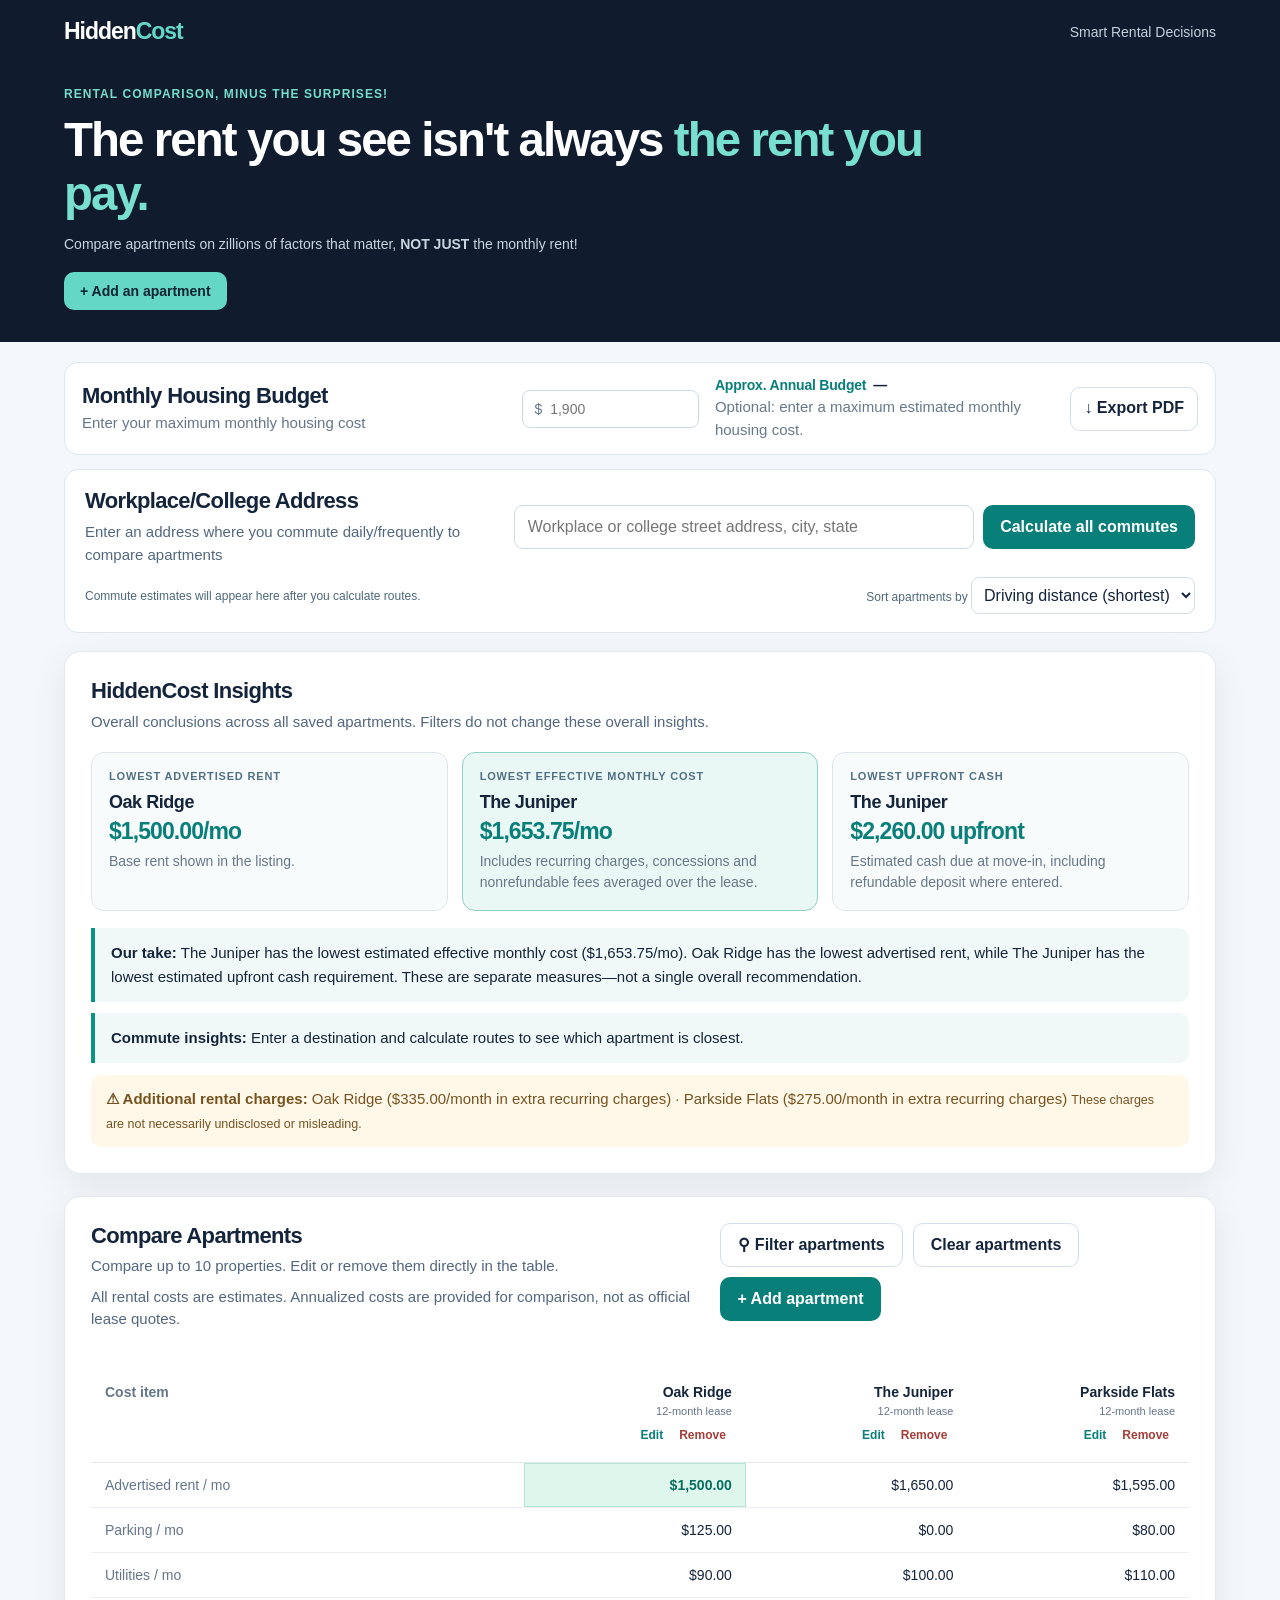
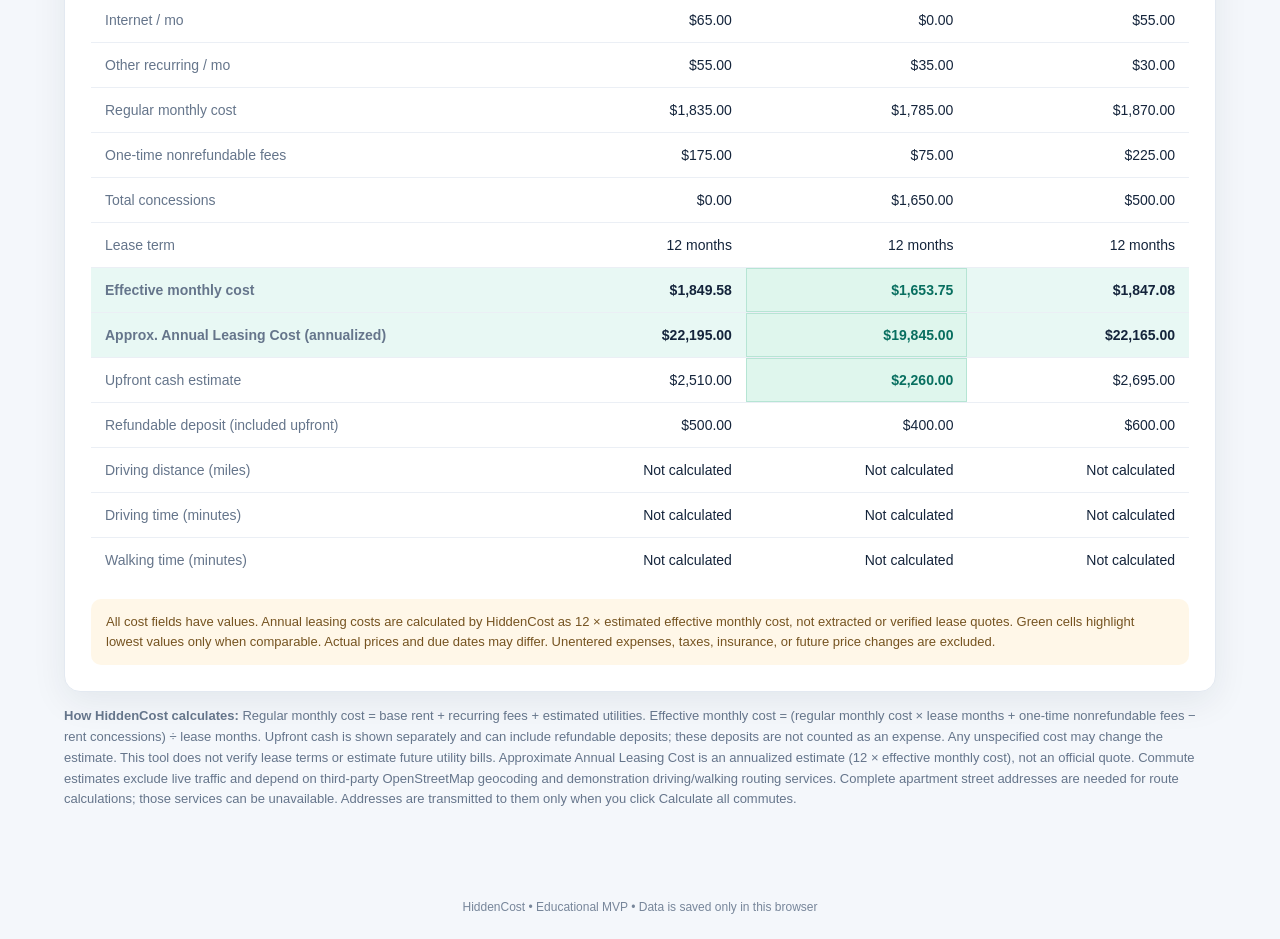
==== commit 834c5e5b: "Increase body readability across budget commute insights and comparison" ====
--- a/index.html
+++ b/index.html
@@ -236,6 +236,16 @@
  #comparisonPanel .actions button{flex:1 1 auto}
  .budgetbar{height:auto;grid-template-columns:minmax(0,1fr) 130px}
 }
+
+/* Readable supporting text in the three core panels. */
+.budgetbar .budget-unit,.budgetbar .budget-small,
+.commute-inline .subtle,#insightsPanel>.subtle,
+#comparisonPanel .subtle{font-size:15px;line-height:1.5}
+#insightsPanel .insight-context{font-size:14px;line-height:1.5}
+#insightsPanel .takeaway,#insightsPanel .fee-insight{font-size:15px;line-height:1.6}
+#comparisonPanel .filter-help{font-size:14px}
+#comparisonPanel .filter-toolbar{gap:10px}
+@media(max-width:960px){#comparisonPanel .toolbar{flex-direction:column;align-items:stretch}}
 </style></head><body>
 <header class="top"><div class="shell"><nav class="nav"><div class="logo">Hidden<span>Cost</span></div><div class="nav-right">Smart Rental Decisions</div></nav><div class="hero"><div><div class="eyebrow">Rental Comparison, Minus the Surprises!</div><h1>The rent you see isn't always <em>the rent you pay.</em></h1><p>Compare apartments on zillions of factors that matter, <strong>NOT JUST</strong> the monthly rent!</p><button class="cta" id="heroAdd">+ Add an apartment</button></div></div></div></header>
 <main class="shell content"><div class="budgetbar"><div class="budget-heading"><label for="monthlyBudget" class="section-heading">Monthly Housing Budget</label><span class="budget-unit">Enter your maximum monthly housing cost</span></div><div class="budget-input"><span aria-hidden="true">$</span><input id="monthlyBudget" type="number" min="1" placeholder="1,900" inputmode="decimal" aria-label="Monthly Housing Budget in dollars"></div><div class="budget-details"><div id="annualBudget" class="annual-budget" aria-live="polite"><span class="subheading">Approx. Annual Budget</span><span class="annual-value">—</span></div><div id="budgetSummary" class="budget-small">Over-budget apartments remain visible unless filtered.</div></div><button id="exportReport" class="secondary" type="button">↓ Export PDF</button></div>
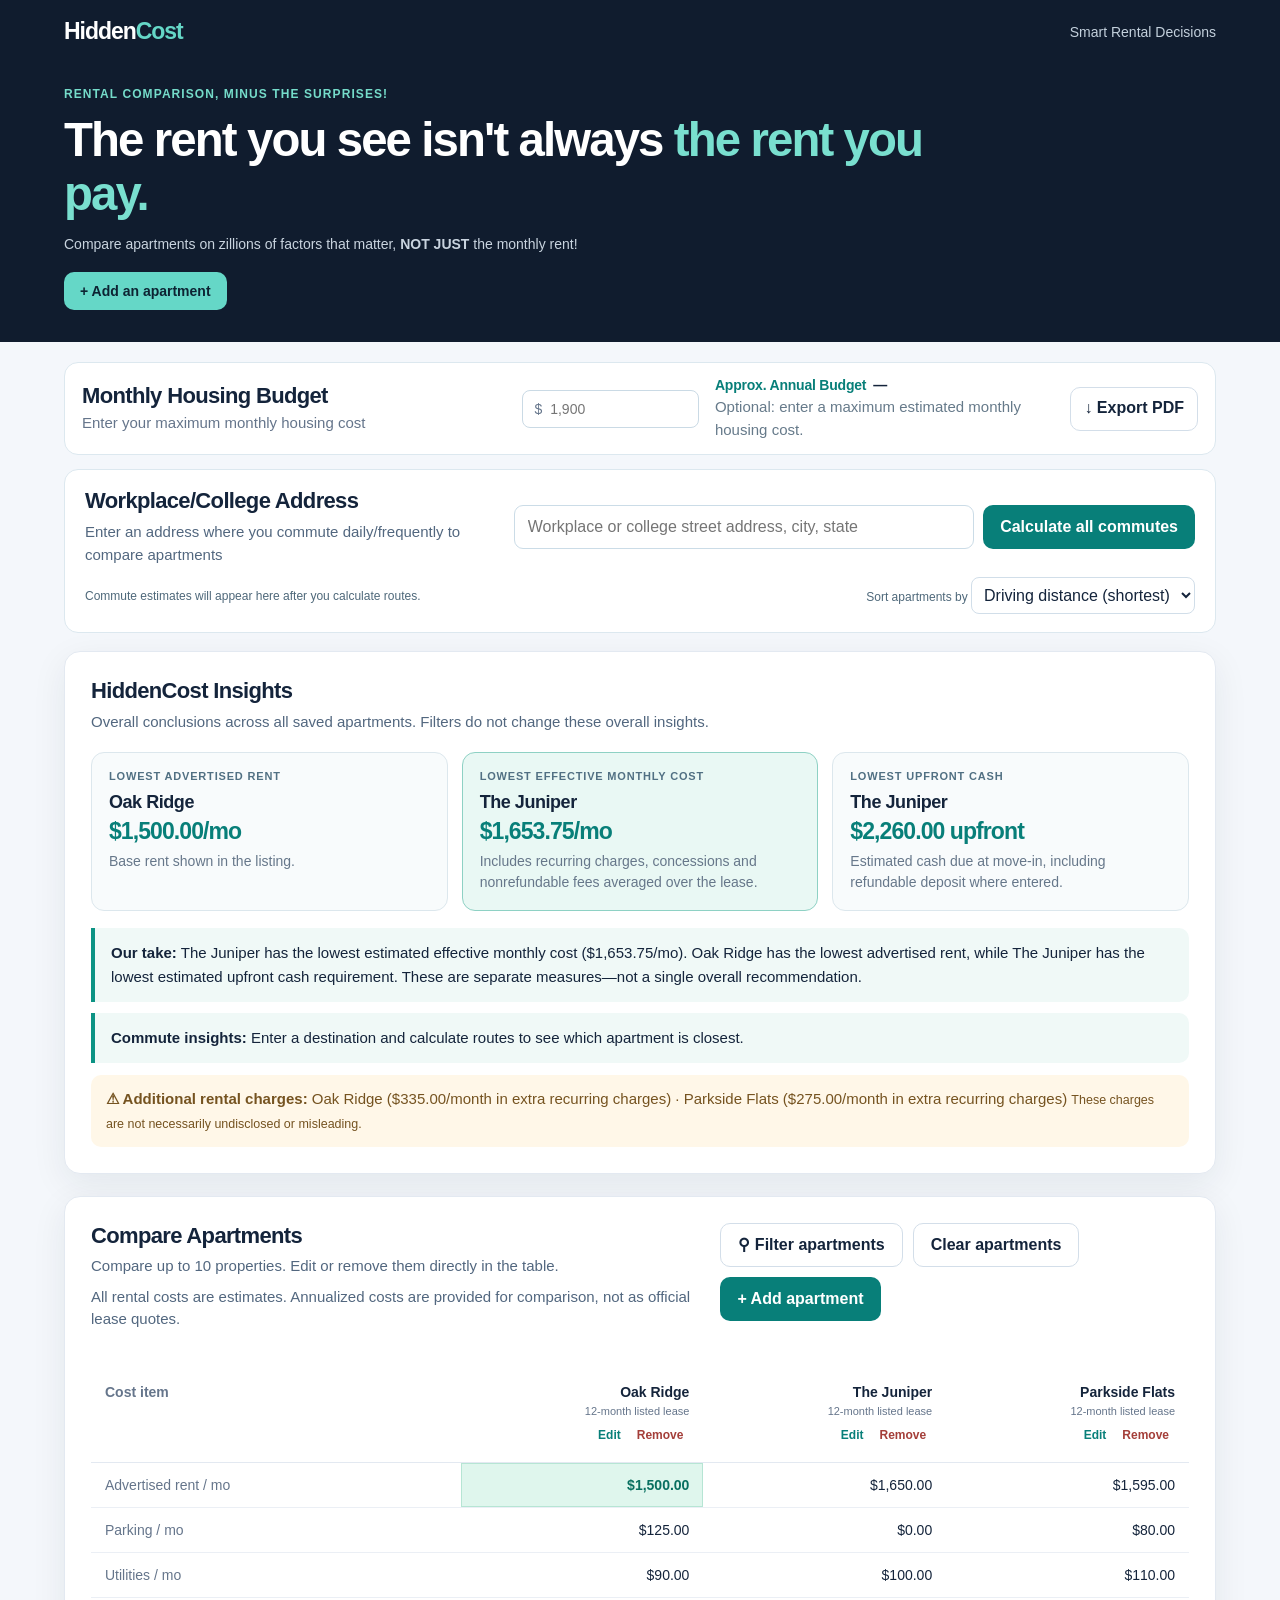
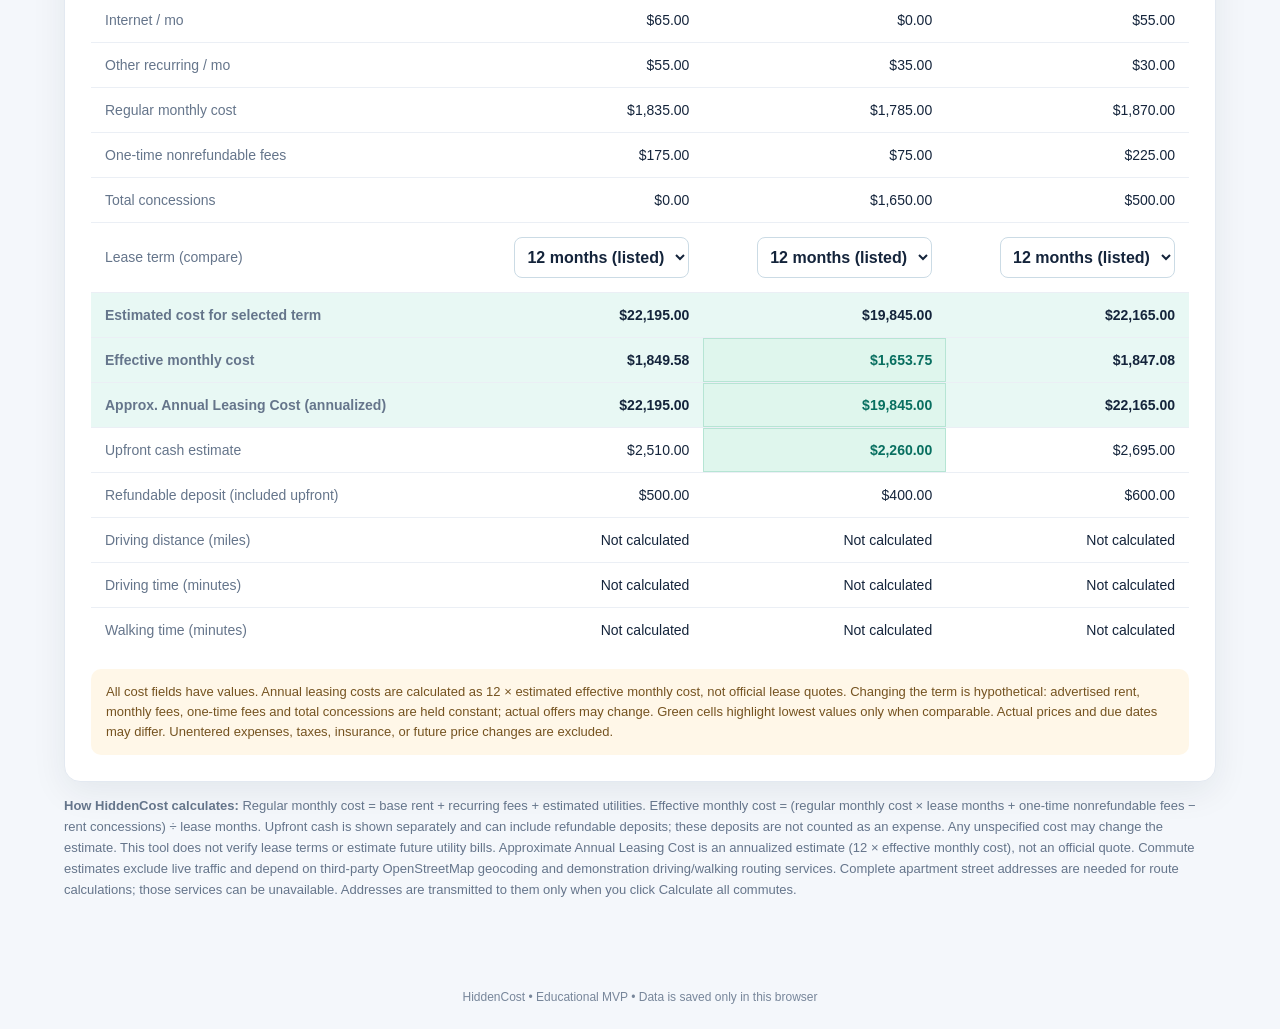
==== commit c4cf32ee: "Add per-apartment hypothetical lease term dropdowns and recalculate comparison metrics" ====
--- a/index.html
+++ b/index.html
@@ -246,6 +246,11 @@
 #comparisonPanel .filter-help{font-size:14px}
 #comparisonPanel .filter-toolbar{gap:10px}
 @media(max-width:960px){#comparisonPanel .toolbar{flex-direction:column;align-items:stretch}}
+
+/* Lease scenario controls in the comparison table. */
+.lease-term-select{min-width:125px;max-width:175px;width:100%;padding:10px 8px;border:1px solid #cbdbe5;border-radius:8px;background:#fff;color:#14243b;font-size:16px;font-weight:650}
+.lease-scenario-badge{font-size:13px;line-height:1.4;margin-top:6px;color:#93621b;white-space:normal}
+#comparisonPanel .compare-table td{vertical-align:middle}
 </style></head><body>
 <header class="top"><div class="shell"><nav class="nav"><div class="logo">Hidden<span>Cost</span></div><div class="nav-right">Smart Rental Decisions</div></nav><div class="hero"><div><div class="eyebrow">Rental Comparison, Minus the Surprises!</div><h1>The rent you see isn't always <em>the rent you pay.</em></h1><p>Compare apartments on zillions of factors that matter, <strong>NOT JUST</strong> the monthly rent!</p><button class="cta" id="heroAdd">+ Add an apartment</button></div></div></div></header>
 <main class="shell content"><div class="budgetbar"><div class="budget-heading"><label for="monthlyBudget" class="section-heading">Monthly Housing Budget</label><span class="budget-unit">Enter your maximum monthly housing cost</span></div><div class="budget-input"><span aria-hidden="true">$</span><input id="monthlyBudget" type="number" min="1" placeholder="1,900" inputmode="decimal" aria-label="Monthly Housing Budget in dollars"></div><div class="budget-details"><div id="annualBudget" class="annual-budget" aria-live="polite"><span class="subheading">Approx. Annual Budget</span><span class="annual-value">—</span></div><div id="budgetSummary" class="budget-small">Over-budget apartments remain visible unless filtered.</div></div><button id="exportReport" class="secondary" type="button">↓ Export PDF</button></div>
@@ -268,12 +273,14 @@
 (()=>{'use strict';const KEY='hiddencost-v1';const ids=['name','address','months','rent','parking','utilities','internet','fees','once','deposit','concession'];let entries=[];let editing=null;const $=id=>document.getElementById(id);const money=n=>new Intl.NumberFormat('en-US',{style:'currency',currency:'USD',maximumFractionDigits:2}).format(n);const safe=s=>String(s).replace(/[&<>"']/g,c=>({'&':'&amp;','<':'&lt;','>':'&gt;','"':'&quot;',"'":'&#39;'}[c]));const demo=[{id:'demo-a',name:'Oak Ridge',months:12,rent:1500,parking:125,utilities:90,internet:65,fees:55,once:175,deposit:500,concession:0,firstMonth:true},{id:'demo-b',name:'The Juniper',months:12,rent:1650,parking:0,utilities:100,internet:0,fees:35,once:75,deposit:400,concession:1650,firstMonth:true},{id:'demo-c',name:'Parkside Flats',months:12,rent:1595,parking:80,utilities:110,internet:55,fees:30,once:225,deposit:600,concession:500,firstMonth:true}];
 function read(){try{const x=JSON.parse(localStorage.getItem(KEY));if(Array.isArray(x))return x.filter(v=>v&&typeof v.name==='string').slice(0,10)}catch{}return null}function persist(){try{localStorage.setItem(KEY,JSON.stringify(entries))}catch{toast('Browser storage unavailable. Changes may not persist.')}}function val(x){return x===''||x===null||x===undefined?null:Number(x)}function num(x){return Number.isFinite(Number(x))&&x!==null?Number(x):0}function calc(a){let recurring=num(a.rent)+num(a.parking)+num(a.utilities)+num(a.internet)+num(a.fees),one=num(a.once),con=num(a.concession),months=num(a.months);let total=Math.max(0,recurring*months+one-con);let missing=['parking','utilities','internet','fees','once','deposit'].filter(k=>a[k]===null||a[k]===undefined);return{recurring,total,effective:total/months,upfront:one+num(a.deposit)+(a.firstMonth?recurring:0),missing,extras:recurring-num(a.rent)}}
 const scenarioOverrides={};
+const leaseOverrides={};
+function selectedMonths(a){return Object.prototype.hasOwnProperty.call(leaseOverrides,a.id)?leaseOverrides[a.id]:num(a.months)}
 let activeScenario=null;
 let budgetAmount=null;
 const scenarioFields={whatParking:'parking',whatUtilities:'utilities',whatInternet:'internet',whatFees:'fees',whatOnce:'once',whatConcession:'concession'};
 function scenarioCalc(a){
  const overrides=scenarioOverrides[a.id];
- return overrides?calc(Object.assign({},a,overrides)):calc(a);
+ return calc(Object.assign({},a,overrides||{},{months:selectedMonths(a)}));
 }
 function displayOriginal(a){return calc(a).effective;}
 function renderScenarioControls(){
@@ -437,6 +444,24 @@
  $('feeInsight').innerHTML='<strong>⚠ Additional rental charges:</strong> '+line+(missing?' <strong>'+missing+' apartment(s) have unconfirmed costs.</strong>':'')+' <small>These charges are not necessarily undisclosed or misleading.</small>';
 
 }
+function leaseSelector(a){
+ const selected=selectedMonths(a);
+ const offered=[3,6,9,12,15,18,24,36,num(a.months),selected].filter(n=>Number.isInteger(n)&&n>0&&n<=60);
+ const terms=[...new Set(offered)].sort((x,y)=>x-y);
+ return '<label class="sr-only" for="lease-'+safe(a.id)+'">Compare lease term for '+safe(a.name)+'</label>'+
+ '<select class="lease-term-select" id="lease-'+safe(a.id)+'" data-lease-id="'+safe(a.id)+'" aria-label="Lease term for '+safe(a.name)+'">'+
+ terms.map(m=>'<option value="'+m+'"'+(m===selected?' selected':'')+'>'+m+' months'+(m===num(a.months)?' (listed)':'')+'</option>').join('')+'</select>'+
+ (selected!==num(a.months)?'<div class="lease-scenario-badge">Hypothetical · listed '+num(a.months)+' mo</div>':'');
+}
+function handleLeaseSelection(e){
+ const select=e.target.closest('select[data-lease-id]');if(!select)return;
+ const a=entries.find(x=>x.id===select.dataset.leaseId);if(!a)return;
+ const months=Number(select.value);
+ if(!Number.isInteger(months)||months<1||months>60)return;
+ if(months===num(a.months))delete leaseOverrides[a.id];else leaseOverrides[a.id]=months;
+ render();
+ toast(months===num(a.months)?'Using the listed lease term.':'Comparison updated with hypothetical '+months+'-month term; confirm actual pricing with the property.');
+}
 function renderCompare(){
  if(!entries.length){
    $('comparison').innerHTML='<p class="subtle">Add an apartment to see the detailed comparison.</p>';
@@ -444,7 +469,7 @@
    return;
  }
  const fullySpecified=entries.every(a=>scenarioCalc(a).missing.length===0);
- const sameMonths=new Set(entries.map(a=>a.months)).size===1;
+ const sameMonths=new Set(entries.map(a=>selectedMonths(a))).size===1;
  const minRent=metricWinner('rent').value;
  const minEffective=fullySpecified?metricWinner('effective').value:null;
  const minUpfront=fullySpecified?metricWinner('upfront').value:null;
@@ -458,16 +483,17 @@
   ['Regular monthly cost',a=>money(scenarioCalc(a).recurring)],
   ['One-time nonrefundable fees',a=>field(a,'once')],
   ['Total concessions',a=>money(num(a.concession))],
-  ['Lease term',a=>a.months+' months'],
+  ['Lease term (compare)',a=>leaseSelector(a)],
+  ['Estimated cost for selected term',a=>money(scenarioCalc(a).total),'emph'],
   ['Effective monthly cost',a=>money(scenarioCalc(a).effective),'emph',a=>minEffective!==null&&Math.abs(scenarioCalc(a).effective-minEffective)<.005],
   ['Approx. Annual Leasing Cost (annualized)',a=>money(scenarioCalc(a).effective*12),'emph',a=>minEffective!==null&&Math.abs(scenarioCalc(a).effective-minEffective)<.005],
   ['Upfront cash estimate',a=>money(scenarioCalc(a).upfront),'',a=>minUpfront!==null&&Math.abs(scenarioCalc(a).upfront-minUpfront)<.005],
   ['Refundable deposit (included upfront)',a=>field(a,'deposit')]
  ];
- $('comparison').innerHTML='<table class="compare-table"><thead><tr><th>Cost item</th>'+entries.map(a=>'<th><div class="apt-table-head"><strong>'+safe(a.name)+'</strong><span>'+a.months+'-month lease</span><div class="apt-table-actions"><button class="link" type="button" data-act="edit" data-id="'+safe(a.id)+'">Edit</button><button class="link danger" type="button" data-act="delete" data-id="'+safe(a.id)+'">Remove</button></div></div></th>').join('')+'</tr></thead><tbody>'+
+ $('comparison').innerHTML='<table class="compare-table"><thead><tr><th>Cost item</th>'+entries.map(a=>'<th><div class="apt-table-head"><strong>'+safe(a.name)+'</strong><span>'+a.months+'-month listed lease</span><div class="apt-table-actions"><button class="link" type="button" data-act="edit" data-id="'+safe(a.id)+'">Edit</button><button class="link danger" type="button" data-act="delete" data-id="'+safe(a.id)+'">Remove</button></div></div></th>').join('')+'</tr></thead><tbody>'+
  rows.map(([label,fn,cls,isBest])=>'<tr class="'+(cls||'')+'"><td>'+safe(label)+'</td>'+entries.map(a=>'<td'+(isBest&&isBest(a)?' class="best-cell"':'')+'>'+fn(a)+'</td>').join('')+'</tr>').join('')+'</tbody></table>';
  const warnings=entries.filter(a=>scenarioCalc(a).missing.length).map(a=>a.name+': '+scenarioCalc(a).missing.map(k=>({parking:'parking',utilities:'utilities',internet:'internet',fees:'other monthly fees',once:'one-time fees',deposit:'deposit'}[k])).join(', '));
- $('compareNote').innerHTML=(warnings.length?'<strong>Incomplete estimates:</strong> '+safe(warnings.join(' • '))+'. Unknown amounts are excluded from totals, not verified as zero. ':'All cost fields have values. ')+(!sameMonths?'<strong>Lease lengths differ:</strong> annualized estimates reflect concessions spread over each respective lease duration. ':'')+'Annual leasing costs are calculated by HiddenCost as 12 × estimated effective monthly cost, not extracted or verified lease quotes. Green cells highlight lowest values only when comparable. Actual prices and due dates may differ. Unentered expenses, taxes, insurance, or future price changes are excluded.';
+ $('compareNote').innerHTML=(warnings.length?'<strong>Incomplete estimates:</strong> '+safe(warnings.join(' • '))+'. Unknown amounts are excluded from totals, not verified as zero. ':'All cost fields have values. ')+(!sameMonths?'<strong>Lease lengths differ:</strong> annualized estimates reflect concessions spread over each respective selected duration. ':'')+'Annual leasing costs are calculated as 12 × estimated effective monthly cost, not official lease quotes. Changing the term is hypothetical: advertised rent, monthly fees, one-time fees and total concessions are held constant; actual offers may change.  Green cells highlight lowest values only when comparable. Actual prices and due dates may differ. Unentered expenses, taxes, insurance, or future price changes are excluded.';
 }
 function field(a,key){return a[key]===null||a[key]===undefined?'<span style="color:#b54734">Unknown</span>':money(num(a[key]))}
 function extractListing(){
@@ -535,12 +561,12 @@
  };
 }
 function openReplacePicker(){const options=$('replaceOptions');options.innerHTML=entries.map(a=>'<button type="button" class="secondary" style="display:block;width:100%;text-align:left;margin:8px 0;padding:13px 16px" data-replace="'+safe(a.id)+'">'+safe(a.name)+' <span style="color:var(--muted);font-size:12px">· '+money(calc(a).effective)+'/month</span></button>').join('');$('replaceOverlay').classList.add('open');$('closeReplace').focus()}function closeReplacePicker(){$('replaceOverlay').classList.remove('open')}function chooseReplace(id){const a=entries.find(x=>x.id===id);if(!a)return;if(!confirm('Remove '+a.name+' from your shortlist and create a new apartment?'))return;entries=entries.filter(x=>x.id!==id);delete scenarioOverrides[id];persist();render();closeReplacePicker();openModal();toast('Apartment removed. Enter the replacement details.')}
-function openModal(id=null){if(!id&&entries.length>=10){openReplacePicker();return}editing=id;const a=id?entries.find(v=>v.id===id):null;$('modalTitle').textContent=a?'Edit apartment':'Add apartment';ids.forEach(k=>{$(k).value=a?(a[k]===null||a[k]===undefined?'':a[k]):(k==='months'?'12':'')});$('firstMonth').checked=a?a.firstMonth!==false:true;$('listingText').value='';$('analyzerResult').hidden=true;$('analyzerResult').innerHTML='';$('overlay').classList.add('open');$('name').focus()}function closeModal(){$('overlay').classList.remove('open');editing=null}function save(e){e.preventDefault();let a={id:editing||('apt-'+Date.now()),firstMonth:$('firstMonth').checked};for(const k of ids)a[k]=(k==='name'||k==='address')?$(k).value.trim():val($(k).value);if(!a.name){toast('Enter an apartment name.');return}if(!Number.isInteger(a.months)||a.months<1||a.months>60){toast('Lease term must be 1–60 whole months.');return}if(a.rent===null||a.rent<0||!Number.isFinite(a.rent)){toast('Enter a valid advertised rent.');return}if(ids.slice(3).some(k=>a[k]!==null&&(!Number.isFinite(a[k])||a[k]<0))){toast('All costs must be nonnegative amounts.');return}if(num(a.concession)>calc({...a,concession:0}).recurring*a.months+num(a.once)){toast('Total concession cannot exceed the pre-discount lease cost.');return}if(editing){entries=entries.map(x=>x.id===editing?a:x);delete scenarioOverrides[editing]}else entries.push(a);persist();render();closeModal();toast(editing?'Apartment updated.':'Apartment saved.')}function loadDemo(){if(entries.length&&!confirm('Replace your current shortlist with the three demo apartments?'))return;entries=demo.map(x=>({...x}));persist();render();toast('Demo apartments loaded.')}function reset(){if(!confirm('Clear every saved apartment from this browser?'))return;entries=[];persist();render();toast('Apartments cleared.')}
+function openModal(id=null){if(!id&&entries.length>=10){openReplacePicker();return}editing=id;const a=id?entries.find(v=>v.id===id):null;$('modalTitle').textContent=a?'Edit apartment':'Add apartment';ids.forEach(k=>{$(k).value=a?(a[k]===null||a[k]===undefined?'':a[k]):(k==='months'?'12':'')});$('firstMonth').checked=a?a.firstMonth!==false:true;$('listingText').value='';$('analyzerResult').hidden=true;$('analyzerResult').innerHTML='';$('overlay').classList.add('open');$('name').focus()}function closeModal(){$('overlay').classList.remove('open');editing=null}function save(e){e.preventDefault();let a={id:editing||('apt-'+Date.now()),firstMonth:$('firstMonth').checked};for(const k of ids)a[k]=(k==='name'||k==='address')?$(k).value.trim():val($(k).value);if(!a.name){toast('Enter an apartment name.');return}if(!Number.isInteger(a.months)||a.months<1||a.months>60){toast('Lease term must be 1–60 whole months.');return}if(a.rent===null||a.rent<0||!Number.isFinite(a.rent)){toast('Enter a valid advertised rent.');return}if(ids.slice(3).some(k=>a[k]!==null&&(!Number.isFinite(a[k])||a[k]<0))){toast('All costs must be nonnegative amounts.');return}if(num(a.concession)>calc({...a,concession:0}).recurring*a.months+num(a.once)){toast('Total concession cannot exceed the pre-discount lease cost.');return}if(editing){entries=entries.map(x=>x.id===editing?a:x);delete scenarioOverrides[editing];delete leaseOverrides[editing]}else entries.push(a);persist();render();closeModal();toast(editing?'Apartment updated.':'Apartment saved.')}function loadDemo(){if(entries.length&&!confirm('Replace your current shortlist with the three demo apartments?'))return;entries=demo.map(x=>({...x}));persist();render();toast('Demo apartments loaded.')}function reset(){if(!confirm('Clear every saved apartment from this browser?'))return;entries=[];for(const k of Object.keys(leaseOverrides))delete leaseOverrides[k];persist();render();toast('Apartments cleared.')}
 $('analyzeBtn').onclick=extractListing;$('exampleListingBtn').onclick=()=>{$('listingText').value='1-bedroom apartment available for $1,650/month. Parking $100/month, trash $25/month, amenity fee $40/month, $75 application fee. One month free on a 12-month lease.';extractListing()};$('closeReplace').onclick=closeReplacePicker;$('cancelReplace').onclick=closeReplacePicker;$('replaceOverlay').addEventListener('click',e=>{if(e.target===$('replaceOverlay'))closeReplacePicker()});$('replaceOptions').addEventListener('click',e=>{const b=e.target.closest('button[data-replace]');if(b)chooseReplace(b.dataset.replace)});$('scenarioApartment').addEventListener('change',e=>{activeScenario=e.target.value;populateScenario();updateDecisionResults()});
 for(const element of Object.keys(scenarioFields))$(element).addEventListener('input',handleScenarioChange);
 $('resetWhatIf').addEventListener('click',()=>{for(const key of Object.keys(scenarioOverrides))delete scenarioOverrides[key];populateScenario();updateDecisionResults();toast('What-if changes reset.')});
 $('monthlyBudget').addEventListener('input',()=>{renderAffordability()});
 $('exportReport').addEventListener('click',exportComparison);
-$('heroAdd').onclick=()=>openModal();$('addBtn').onclick=()=>openModal();$('resetDemo').onclick=reset;$('closeModal').onclick=closeModal;$('cancelBtn').onclick=closeModal;$('aptForm').onsubmit=save;$('overlay').addEventListener('click',e=>{if(e.target===$('overlay'))closeModal()});document.addEventListener('keydown',e=>{if(e.key==='Escape'){closeModal();closeReplacePicker()}});$('comparison').addEventListener('click',e=>{const b=e.target.closest('button[data-act]');if(!b)return;const {act,id}=b.dataset;if(act==='add')openModal();else if(act==='edit')openModal(id);else if(act==='delete'){let a=entries.find(x=>x.id===id);if(a&&confirm('Remove '+a.name+'?')){entries=entries.filter(x=>x.id!==id);persist();render();toast('Apartment removed.')}}});entries=read()??demo.map(x=>({...x}));window.HiddenCostGetEntries=()=>entries;window.HiddenCostSortEntries=(ids)=>{const positions=new Map(ids.map((id,i)=>[id,i]));entries.sort((a,b)=>(positions.get(a.id)??999)-(positions.get(b.id)??999));render()};render();
+$('heroAdd').onclick=()=>openModal();$('addBtn').onclick=()=>openModal();$('resetDemo').onclick=reset;$('closeModal').onclick=closeModal;$('cancelBtn').onclick=closeModal;$('aptForm').onsubmit=save;$('overlay').addEventListener('click',e=>{if(e.target===$('overlay'))closeModal()});document.addEventListener('keydown',e=>{if(e.key==='Escape'){closeModal();closeReplacePicker()}});$('comparison').addEventListener('change',handleLeaseSelection);$('comparison').addEventListener('click',e=>{const b=e.target.closest('button[data-act]');if(!b)return;const {act,id}=b.dataset;if(act==='add')openModal();else if(act==='edit')openModal(id);else if(act==='delete'){let a=entries.find(x=>x.id===id);if(a&&confirm('Remove '+a.name+'?')){entries=entries.filter(x=>x.id!==id);delete leaseOverrides[id];persist();render();toast('Apartment removed.')}}});entries=read()??demo.map(x=>({...x}));window.HiddenCostGetEntries=()=>entries;window.HiddenCostLeaseMonths=(a)=>selectedMonths(a);window.HiddenCostEffective=(a)=>scenarioCalc(a).effective;window.HiddenCostTermTotal=(a)=>scenarioCalc(a).total;window.HiddenCostSortEntries=(ids)=>{const positions=new Map(ids.map((id,i)=>[id,i]));entries.sort((a,b)=>(positions.get(a.id)??999)-(positions.get(b.id)??999));render()};render();
 })();
 </script><script src="commute.js"></script></body></html>
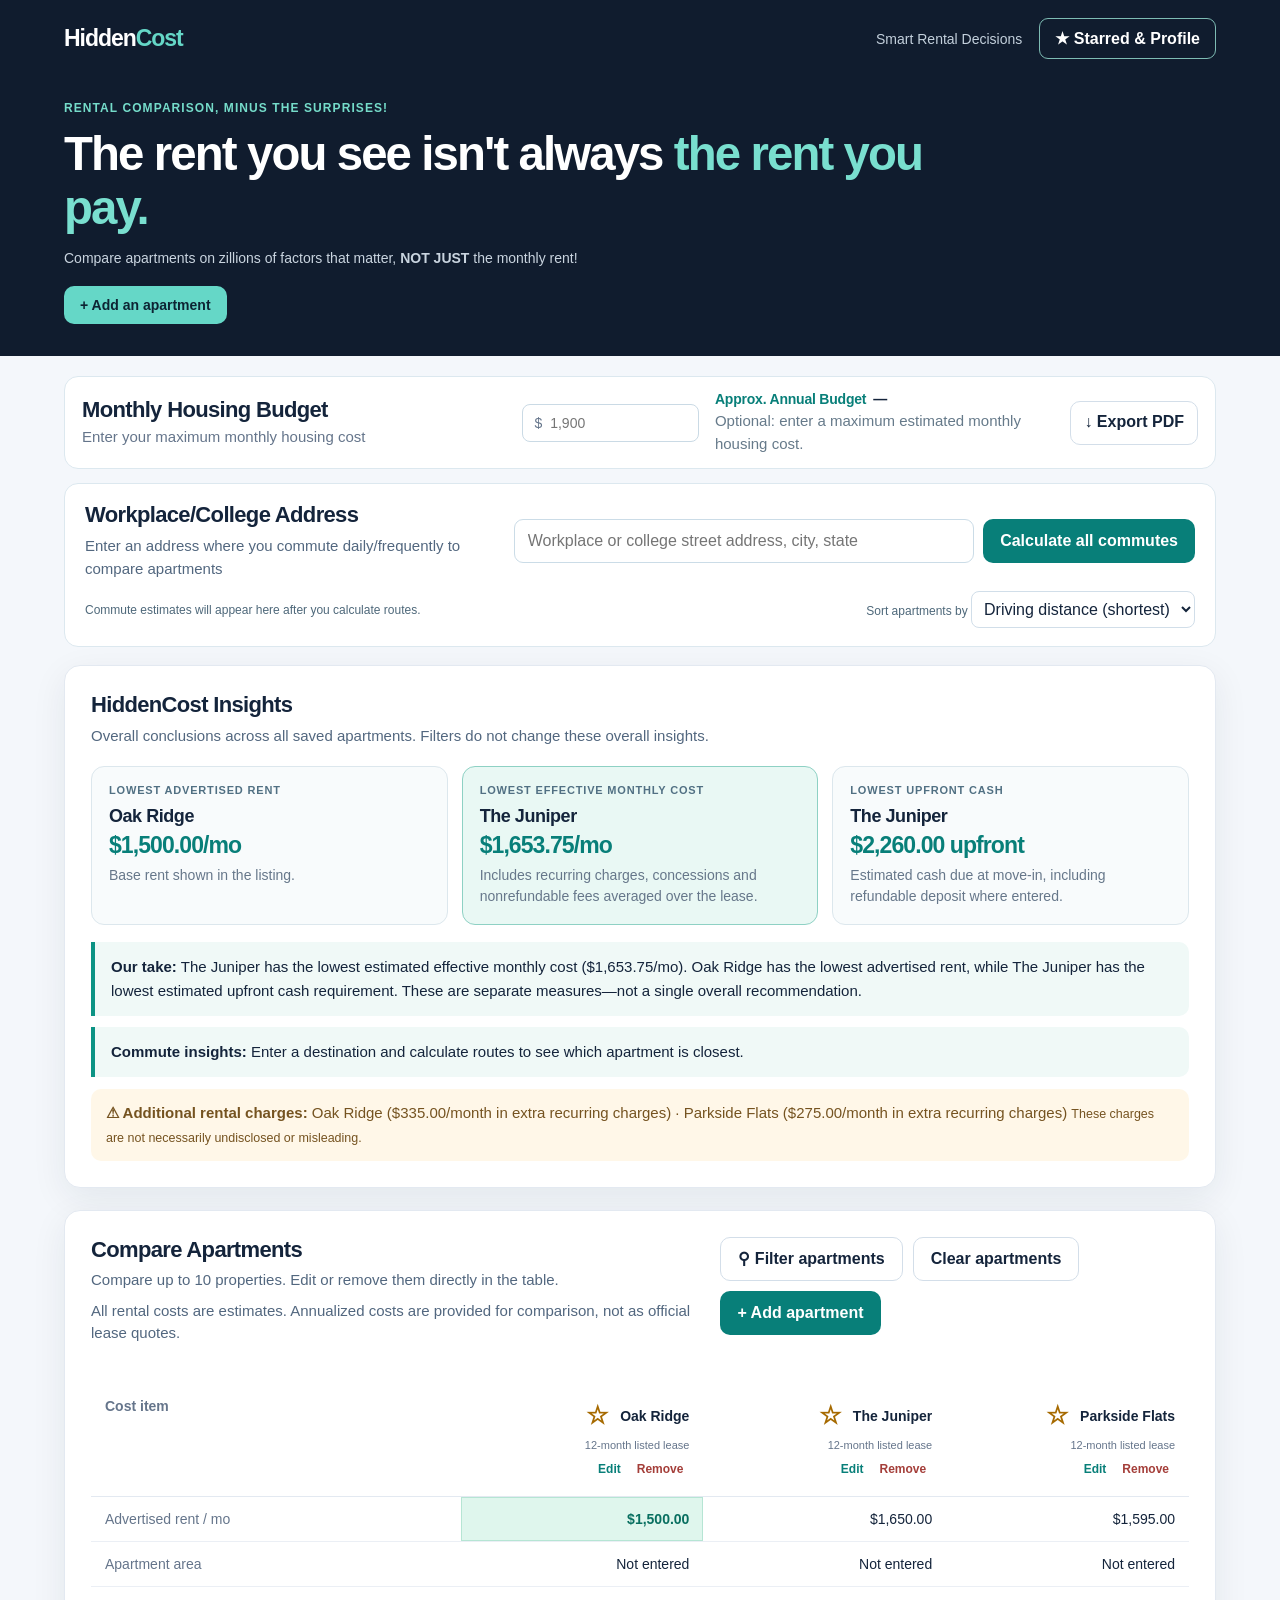
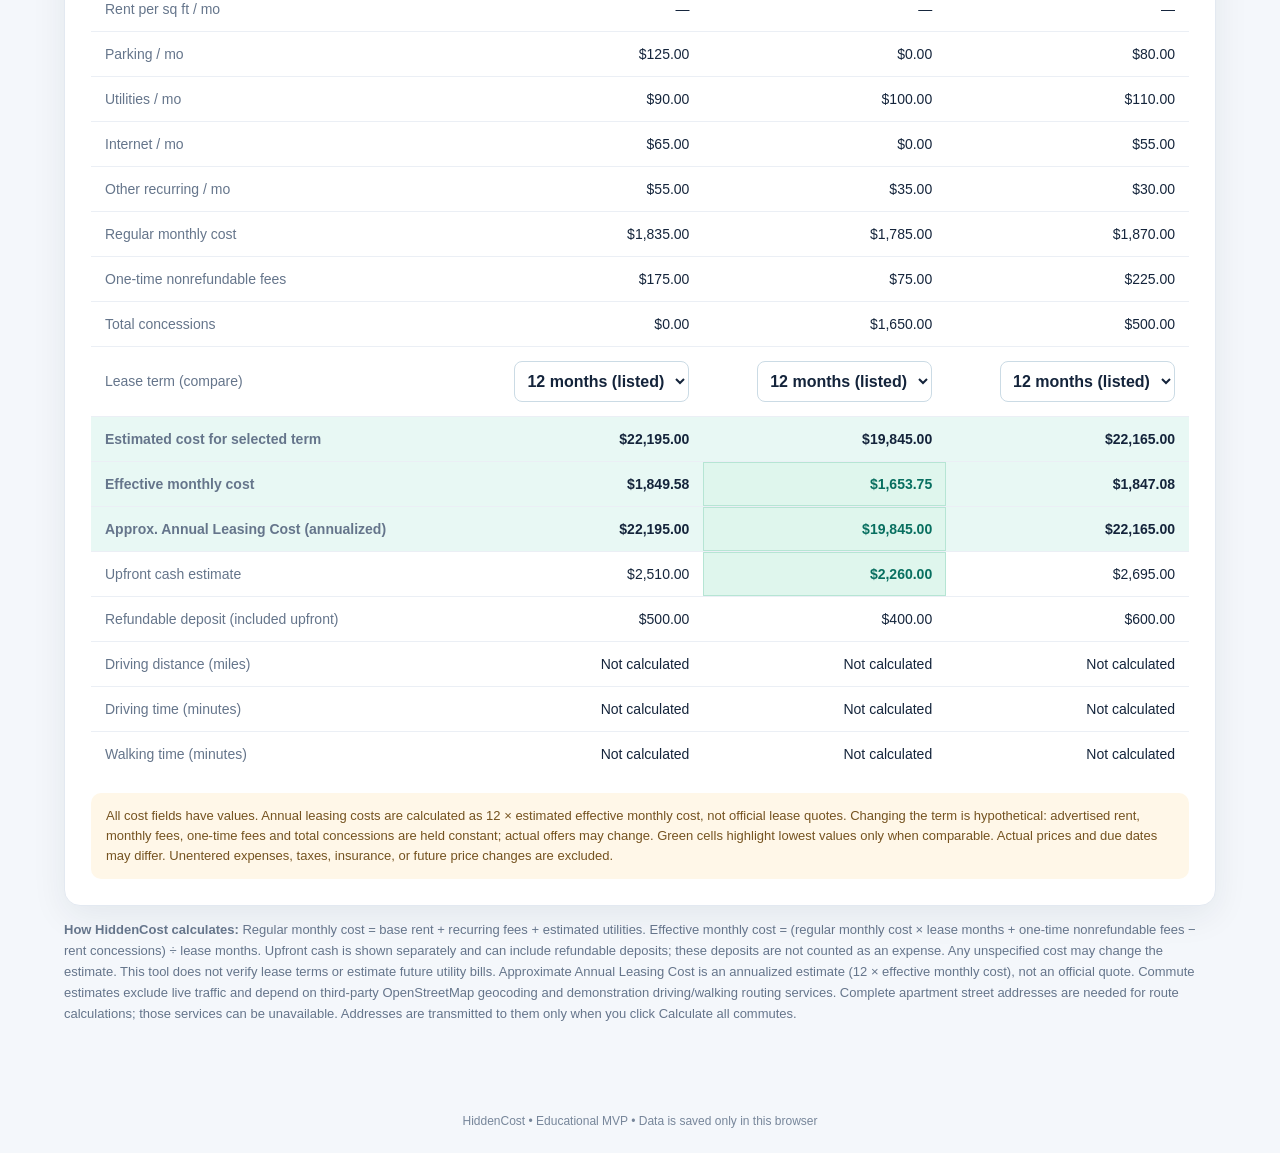
==== commit a5589ea6: "Add area rent per sqft and starring apartments with profile account modal" ====
--- a/index.html
+++ b/index.html
@@ -251,8 +251,25 @@
 .lease-term-select{min-width:125px;max-width:175px;width:100%;padding:10px 8px;border:1px solid #cbdbe5;border-radius:8px;background:#fff;color:#14243b;font-size:16px;font-weight:650}
 .lease-scenario-badge{font-size:13px;line-height:1.4;margin-top:6px;color:#93621b;white-space:normal}
 #comparisonPanel .compare-table td{vertical-align:middle}
+
+.nav-right{display:flex;align-items:center;gap:17px}
+.profile-nav{border:1px solid #7dbbb3;border-radius:9px;background:transparent;color:#fff;padding:10px 15px;font-size:16px;font-weight:700}
+.apt-header-name{display:flex;gap:7px;align-items:center;justify-content:flex-end}
+.star-btn{border:0;background:transparent;color:#a66a00;font-size:25px;line-height:1;padding:4px;min-width:32px;min-height:36px}
+.star-btn[aria-pressed="true"]{color:#de9d16}
+.profile-modal{width:min(610px,100%)}
+.profile-subtitle{font-size:19px;margin:2px 0 12px}
+.profile-description{font-size:14px;line-height:1.6;color:#65758b}
+.profile-starred{display:grid;gap:8px;font-size:15px}
+.profile-star-row{display:flex;align-items:center;justify-content:space-between;gap:10px;border-radius:9px;border:1px solid #dde8ed;padding:10px 12px}
+.auth-email-form{display:flex;flex-wrap:wrap;gap:9px;margin:13px 0;align-items:center}
+.auth-email-form label{flex:1 0 100%;font-size:14px;font-weight:750}
+.auth-email-form input{flex:1 1 180px;min-width:0;border:1px solid #cadae5;border-radius:8px;padding:12px;font-size:16px}
+.auth-email-form button,.profile-modal button{min-height:40px}
+#authVerifyForm[hidden],#authSignout[hidden]{display:none}
+@media(max-width:620px){.nav-tagline{display:none}.profile-nav{padding:9px;font-size:14px}.apt-header-name{flex-wrap:wrap}}
 </style></head><body>
-<header class="top"><div class="shell"><nav class="nav"><div class="logo">Hidden<span>Cost</span></div><div class="nav-right">Smart Rental Decisions</div></nav><div class="hero"><div><div class="eyebrow">Rental Comparison, Minus the Surprises!</div><h1>The rent you see isn't always <em>the rent you pay.</em></h1><p>Compare apartments on zillions of factors that matter, <strong>NOT JUST</strong> the monthly rent!</p><button class="cta" id="heroAdd">+ Add an apartment</button></div></div></div></header>
+<header class="top"><div class="shell"><nav class="nav"><div class="logo">Hidden<span>Cost</span></div><div class="nav-right"><span class="nav-tagline">Smart Rental Decisions</span><button type="button" class="profile-nav" id="profileOpen">★ Starred &amp; Profile</button></div></nav><div class="hero"><div><div class="eyebrow">Rental Comparison, Minus the Surprises!</div><h1>The rent you see isn't always <em>the rent you pay.</em></h1><p>Compare apartments on zillions of factors that matter, <strong>NOT JUST</strong> the monthly rent!</p><button class="cta" id="heroAdd">+ Add an apartment</button></div></div></div></header>
 <main class="shell content"><div class="budgetbar"><div class="budget-heading"><label for="monthlyBudget" class="section-heading">Monthly Housing Budget</label><span class="budget-unit">Enter your maximum monthly housing cost</span></div><div class="budget-input"><span aria-hidden="true">$</span><input id="monthlyBudget" type="number" min="1" placeholder="1,900" inputmode="decimal" aria-label="Monthly Housing Budget in dollars"></div><div class="budget-details"><div id="annualBudget" class="annual-budget" aria-live="polite"><span class="subheading">Approx. Annual Budget</span><span class="annual-value">—</span></div><div id="budgetSummary" class="budget-small">Over-budget apartments remain visible unless filtered.</div></div><button id="exportReport" class="secondary" type="button">↓ Export PDF</button></div>
 <section class="commute-inline" aria-labelledby="commuteHeading"><div class="commute-inline-top"><div><h2 id="commuteHeading" class="section-heading">Workplace/College Address</h2><div class="subtle">Enter an address where you commute daily/frequently to compare apartments</div></div><div class="commute-controls"><label for="destination" class="sr-only">Workplace or college street address</label><input id="destination" maxlength="200" placeholder="Workplace or college street address, city, state" autocomplete="street-address"/><button type="button" class="primary" id="calculateCommute">Calculate all commutes</button></div></div><div class="commute-inline-bottom"><div id="commuteStatus" role="status">Commute estimates will appear here after you calculate routes.</div><label for="commuteSort">Sort apartments by <select id="commuteSort"><option value="driveDistance">Driving distance (shortest)</option><option value="driveTime">Driving time (fastest)</option><option value="walkTime">Walking time (fastest)</option><option value="cost">Effective rent (lowest)</option></select></label></div></section>
 <section class="panel" id="insightsPanel" style="margin-top:0"><h2 class="section-heading">HiddenCost Insights</h2><div class="subtle">Overall conclusions across all saved apartments. Filters do not change these overall insights.</div><div id="insights"></div><div id="takeaway" class="takeaway"></div><div id="commuteInsight" class="takeaway" aria-live="polite" style="margin-top:11px"></div><div id="feeInsight" class="fee-insight"></div></section>
@@ -268,9 +285,9 @@
 <textarea id="listingText" placeholder="Example: 1-bedroom apartment available for $1,650/month. Parking $100/month, trash $25/month, amenity fee $40/month, $75 application fee. One month free on a 12-month lease."></textarea>
 <div class="an-actions"><button type="button" class="secondary" id="analyzeBtn">Analyze listing</button><button type="button" class="link" id="exampleListingBtn">Try an example</button><span class="an-small">Text stays in your browser.</span></div>
 <div class="an-result" id="analyzerResult" role="status" aria-live="polite" hidden></div>
-</section><div class="section-title">Apartment details</div><div class="fields"><div class="field"><label for="name">Apartment name *</label><input id="name" maxlength="65" required placeholder="e.g., Oak Ridge Apartments"/></div><div class="field"><label for="address">Apartment street address (optional)</label><input id="address" maxlength="180" placeholder="Street, city, state, ZIP"><div class="hint">Used for commute map; not needed for rent comparisons.</div></div><div class="field"><label for="months">Lease duration (months) *</label><input type="number" id="months" min="1" max="60" step="1" value="12" required/></div><div class="field"><label for="rent">Advertised base rent ($/month) *</label><input type="number" id="rent" min="0" step="0.01" required placeholder="1600"/></div><div class="field"><label for="parking">Parking ($/month)</label><input type="number" id="parking" min="0" step="0.01" placeholder="Unknown"/></div><div class="field"><label for="utilities">Estimated utilities ($/month)</label><input type="number" id="utilities" min="0" step="0.01" placeholder="Unknown"/><div class="hint">Electric, gas, water, etc. Use your own estimate.</div></div><div class="field"><label for="internet">Internet ($/month)</label><input type="number" id="internet" min="0" step="0.01" placeholder="Unknown"/></div><div class="field"><label for="fees">Other recurring fees ($/month)</label><input type="number" id="fees" min="0" step="0.01" placeholder="Unknown"/><div class="hint">Trash, amenities, pest control, etc.</div></div><div class="field"><label for="once">One-time nonrefundable fees ($)</label><input type="number" id="once" min="0" step="0.01" placeholder="Unknown"/><div class="hint">Application, admin and other fees.</div></div><div class="field"><label for="deposit">Refundable security deposit ($)</label><input type="number" id="deposit" min="0" step="0.01" placeholder="Unknown"/><div class="hint">Cash needed upfront, not a lease expense.</div></div><div class="field"><label for="concession">Total rent concessions ($)</label><input type="number" id="concession" min="0" step="0.01" placeholder="0"/><div class="hint">Example: one month of $1,600 rent free → enter 1600.</div></div></div><hr class="line-sep"/><div class="section-title">Upfront estimate</div><label class="checkline"><input type="checkbox" id="firstMonth" checked/> Include one regular month's cost in upfront cash estimate</label><div class="desc">Upfront cash = nonrefundable one-time fees + refundable deposit + optional first month's regular cost. Actual payment timing may vary; concessions are applied only to the lease-cost estimate.</div></div><div class="modal-actions"><button type="button" class="secondary" id="cancelBtn">Cancel</button><button type="submit" class="primary">Save apartment</button></div></form></div></div><div id="replaceOverlay" class="overlay" role="presentation"><div class="modal" role="dialog" aria-modal="true" aria-labelledby="replaceTitle" style="width:min(520px,100%)"><div class="modal-head"><div><h2 id="replaceTitle">Your shortlist has 10 apartments</h2><p>Choose an apartment to replace with a new one, or cancel. The selected apartment will be removed only after confirmation.</p></div><button type="button" class="close" id="closeReplace" aria-label="Close">×</button></div><div class="modal-body" id="replaceOptions"></div><div class="modal-actions"><button type="button" class="secondary" id="cancelReplace">Keep all apartments</button></div></div></div><div id="toast" class="toast" role="status"></div>
+</section><div class="section-title">Apartment details</div><div class="fields"><div class="field"><label for="name">Apartment name *</label><input id="name" maxlength="65" required placeholder="e.g., Oak Ridge Apartments"/></div><div class="field"><label for="address">Apartment street address (optional)</label><input id="address" maxlength="180" placeholder="Street, city, state, ZIP"><div class="hint">Used for commute map; not needed for rent comparisons.</div></div><div class="field"><label for="area">Apartment area (sq ft)</label><input type="number" id="area" min="1" max="100000" step="1" placeholder="e.g. 850"><div class="hint">Living area for cost per square foot comparisons.</div></div><div class="field"><label for="months">Lease duration (months) *</label><input type="number" id="months" min="1" max="60" step="1" value="12" required/></div><div class="field"><label for="rent">Advertised base rent ($/month) *</label><input type="number" id="rent" min="0" step="0.01" required placeholder="1600"/></div><div class="field"><label for="parking">Parking ($/month)</label><input type="number" id="parking" min="0" step="0.01" placeholder="Unknown"/></div><div class="field"><label for="utilities">Estimated utilities ($/month)</label><input type="number" id="utilities" min="0" step="0.01" placeholder="Unknown"/><div class="hint">Electric, gas, water, etc. Use your own estimate.</div></div><div class="field"><label for="internet">Internet ($/month)</label><input type="number" id="internet" min="0" step="0.01" placeholder="Unknown"/></div><div class="field"><label for="fees">Other recurring fees ($/month)</label><input type="number" id="fees" min="0" step="0.01" placeholder="Unknown"/><div class="hint">Trash, amenities, pest control, etc.</div></div><div class="field"><label for="once">One-time nonrefundable fees ($)</label><input type="number" id="once" min="0" step="0.01" placeholder="Unknown"/><div class="hint">Application, admin and other fees.</div></div><div class="field"><label for="deposit">Refundable security deposit ($)</label><input type="number" id="deposit" min="0" step="0.01" placeholder="Unknown"/><div class="hint">Cash needed upfront, not a lease expense.</div></div><div class="field"><label for="concession">Total rent concessions ($)</label><input type="number" id="concession" min="0" step="0.01" placeholder="0"/><div class="hint">Example: one month of $1,600 rent free → enter 1600.</div></div></div><hr class="line-sep"/><div class="section-title">Upfront estimate</div><label class="checkline"><input type="checkbox" id="firstMonth" checked/> Include one regular month's cost in upfront cash estimate</label><div class="desc">Upfront cash = nonrefundable one-time fees + refundable deposit + optional first month's regular cost. Actual payment timing may vary; concessions are applied only to the lease-cost estimate.</div></div><div class="modal-actions"><button type="button" class="secondary" id="cancelBtn">Cancel</button><button type="submit" class="primary">Save apartment</button></div></form></div></div><div id="replaceOverlay" class="overlay" role="presentation"><div class="modal" role="dialog" aria-modal="true" aria-labelledby="replaceTitle" style="width:min(520px,100%)"><div class="modal-head"><div><h2 id="replaceTitle">Your shortlist has 10 apartments</h2><p>Choose an apartment to replace with a new one, or cancel. The selected apartment will be removed only after confirmation.</p></div><button type="button" class="close" id="closeReplace" aria-label="Close">×</button></div><div class="modal-body" id="replaceOptions"></div><div class="modal-actions"><button type="button" class="secondary" id="cancelReplace">Keep all apartments</button></div></div></div><div id="profileOverlay" class="overlay" role="presentation"><div class="modal profile-modal" role="dialog" aria-modal="true" aria-labelledby="profileTitle"><div class="modal-head"><div><h2 id="profileTitle">My HiddenCost</h2><p>Starred apartments and account settings</p></div><button class="close" id="profileClose" type="button" aria-label="Close profile">×</button></div><div class="modal-body"><section><h3 class="profile-subtitle">★ Starred apartments</h3><div id="profileStarred" class="profile-starred">Star an apartment in the comparison table to save it here.</div></section><hr class="line-sep"><section><h3 class="profile-subtitle">Profile &amp; Sign In</h3><p id="authStatus" class="profile-description">Your shortlist and stars are saved in this browser. Account login requires connecting an authentication provider.</p><div id="authContent"><button id="authGoogle" class="secondary" type="button">Continue with Google (Gmail)</button><form id="authEmailForm" class="auth-email-form"><label for="authEmail">Email address</label><input id="authEmail" type="email" autocomplete="email" placeholder="you@example.com" required><button class="primary" type="submit">Send email code</button></form><form id="authVerifyForm" class="auth-email-form" hidden><label for="authOtp">6-digit email code</label><input id="authOtp" type="text" inputmode="numeric" autocomplete="one-time-code" pattern="[0-9]{6}" maxlength="6" placeholder="123456" required><button class="primary" type="submit">Verify code</button></form></div><div id="authMessage" role="status" class="profile-description"></div><button type="button" id="authSignout" class="secondary" hidden>Sign out</button></section></div></div></div><div id="toast" class="toast" role="status"></div>
 <script>
-(()=>{'use strict';const KEY='hiddencost-v1';const ids=['name','address','months','rent','parking','utilities','internet','fees','once','deposit','concession'];let entries=[];let editing=null;const $=id=>document.getElementById(id);const money=n=>new Intl.NumberFormat('en-US',{style:'currency',currency:'USD',maximumFractionDigits:2}).format(n);const safe=s=>String(s).replace(/[&<>"']/g,c=>({'&':'&amp;','<':'&lt;','>':'&gt;','"':'&quot;',"'":'&#39;'}[c]));const demo=[{id:'demo-a',name:'Oak Ridge',months:12,rent:1500,parking:125,utilities:90,internet:65,fees:55,once:175,deposit:500,concession:0,firstMonth:true},{id:'demo-b',name:'The Juniper',months:12,rent:1650,parking:0,utilities:100,internet:0,fees:35,once:75,deposit:400,concession:1650,firstMonth:true},{id:'demo-c',name:'Parkside Flats',months:12,rent:1595,parking:80,utilities:110,internet:55,fees:30,once:225,deposit:600,concession:500,firstMonth:true}];
+(()=>{'use strict';const KEY='hiddencost-v1';const ids=['name','address','area','months','rent','parking','utilities','internet','fees','once','deposit','concession'];let entries=[];let editing=null;const $=id=>document.getElementById(id);const money=n=>new Intl.NumberFormat('en-US',{style:'currency',currency:'USD',maximumFractionDigits:2}).format(n);const safe=s=>String(s).replace(/[&<>"']/g,c=>({'&':'&amp;','<':'&lt;','>':'&gt;','"':'&quot;',"'":'&#39;'}[c]));const demo=[{id:'demo-a',name:'Oak Ridge',months:12,rent:1500,parking:125,utilities:90,internet:65,fees:55,once:175,deposit:500,concession:0,firstMonth:true},{id:'demo-b',name:'The Juniper',months:12,rent:1650,parking:0,utilities:100,internet:0,fees:35,once:75,deposit:400,concession:1650,firstMonth:true},{id:'demo-c',name:'Parkside Flats',months:12,rent:1595,parking:80,utilities:110,internet:55,fees:30,once:225,deposit:600,concession:500,firstMonth:true}];
 function read(){try{const x=JSON.parse(localStorage.getItem(KEY));if(Array.isArray(x))return x.filter(v=>v&&typeof v.name==='string').slice(0,10)}catch{}return null}function persist(){try{localStorage.setItem(KEY,JSON.stringify(entries))}catch{toast('Browser storage unavailable. Changes may not persist.')}}function val(x){return x===''||x===null||x===undefined?null:Number(x)}function num(x){return Number.isFinite(Number(x))&&x!==null?Number(x):0}function calc(a){let recurring=num(a.rent)+num(a.parking)+num(a.utilities)+num(a.internet)+num(a.fees),one=num(a.once),con=num(a.concession),months=num(a.months);let total=Math.max(0,recurring*months+one-con);let missing=['parking','utilities','internet','fees','once','deposit'].filter(k=>a[k]===null||a[k]===undefined);return{recurring,total,effective:total/months,upfront:one+num(a.deposit)+(a.firstMonth?recurring:0),missing,extras:recurring-num(a.rent)}}
 const scenarioOverrides={};
 const leaseOverrides={};
@@ -476,6 +493,8 @@
  // Annualized cost is effective monthly cost multiplied by twelve; it is not the official lease quote.
  const rows=[
   ['Advertised rent / mo',a=>money(num(a.rent)),'',a=>num(a.rent)===minRent],
+  ['Apartment area',a=>num(a.area)>0?num(a.area).toLocaleString('en-US')+' sq ft':'Not entered'],
+  ['Rent per sq ft / mo',a=>num(a.area)>0?money(num(a.rent)/num(a.area))+'/sq ft':'—'],
   ['Parking / mo',a=>field(a,'parking')],
   ['Utilities / mo',a=>field(a,'utilities')],
   ['Internet / mo',a=>field(a,'internet')],
@@ -490,7 +509,7 @@
   ['Upfront cash estimate',a=>money(scenarioCalc(a).upfront),'',a=>minUpfront!==null&&Math.abs(scenarioCalc(a).upfront-minUpfront)<.005],
   ['Refundable deposit (included upfront)',a=>field(a,'deposit')]
  ];
- $('comparison').innerHTML='<table class="compare-table"><thead><tr><th>Cost item</th>'+entries.map(a=>'<th><div class="apt-table-head"><strong>'+safe(a.name)+'</strong><span>'+a.months+'-month listed lease</span><div class="apt-table-actions"><button class="link" type="button" data-act="edit" data-id="'+safe(a.id)+'">Edit</button><button class="link danger" type="button" data-act="delete" data-id="'+safe(a.id)+'">Remove</button></div></div></th>').join('')+'</tr></thead><tbody>'+
+ $('comparison').innerHTML='<table class="compare-table"><thead><tr><th>Cost item</th>'+entries.map(a=>'<th><div class="apt-table-head"><div class="apt-header-name"><button class="star-btn" type="button" data-act="star" data-id="'+safe(a.id)+'" aria-pressed="'+(a.starred?'true':'false')+'" aria-label="'+(a.starred?'Unstar ':'Star ')+safe(a.name)+'">'+(a.starred?'★':'☆')+'</button><strong>'+safe(a.name)+'</strong></div><span>'+a.months+'-month listed lease</span><div class="apt-table-actions"><button class="link" type="button" data-act="edit" data-id="'+safe(a.id)+'">Edit</button><button class="link danger" type="button" data-act="delete" data-id="'+safe(a.id)+'">Remove</button></div></div></th>').join('')+'</tr></thead><tbody>'+
  rows.map(([label,fn,cls,isBest])=>'<tr class="'+(cls||'')+'"><td>'+safe(label)+'</td>'+entries.map(a=>'<td'+(isBest&&isBest(a)?' class="best-cell"':'')+'>'+fn(a)+'</td>').join('')+'</tr>').join('')+'</tbody></table>';
  const warnings=entries.filter(a=>scenarioCalc(a).missing.length).map(a=>a.name+': '+scenarioCalc(a).missing.map(k=>({parking:'parking',utilities:'utilities',internet:'internet',fees:'other monthly fees',once:'one-time fees',deposit:'deposit'}[k])).join(', '));
  $('compareNote').innerHTML=(warnings.length?'<strong>Incomplete estimates:</strong> '+safe(warnings.join(' • '))+'. Unknown amounts are excluded from totals, not verified as zero. ':'All cost fields have values. ')+(!sameMonths?'<strong>Lease lengths differ:</strong> annualized estimates reflect concessions spread over each respective selected duration. ':'')+'Annual leasing costs are calculated as 12 × estimated effective monthly cost, not official lease quotes. Changing the term is hypothetical: advertised rent, monthly fees, one-time fees and total concessions are held constant; actual offers may change.  Green cells highlight lowest values only when comparable. Actual prices and due dates may differ. Unentered expenses, taxes, insurance, or future price changes are excluded.';
@@ -561,12 +580,12 @@
  };
 }
 function openReplacePicker(){const options=$('replaceOptions');options.innerHTML=entries.map(a=>'<button type="button" class="secondary" style="display:block;width:100%;text-align:left;margin:8px 0;padding:13px 16px" data-replace="'+safe(a.id)+'">'+safe(a.name)+' <span style="color:var(--muted);font-size:12px">· '+money(calc(a).effective)+'/month</span></button>').join('');$('replaceOverlay').classList.add('open');$('closeReplace').focus()}function closeReplacePicker(){$('replaceOverlay').classList.remove('open')}function chooseReplace(id){const a=entries.find(x=>x.id===id);if(!a)return;if(!confirm('Remove '+a.name+' from your shortlist and create a new apartment?'))return;entries=entries.filter(x=>x.id!==id);delete scenarioOverrides[id];persist();render();closeReplacePicker();openModal();toast('Apartment removed. Enter the replacement details.')}
-function openModal(id=null){if(!id&&entries.length>=10){openReplacePicker();return}editing=id;const a=id?entries.find(v=>v.id===id):null;$('modalTitle').textContent=a?'Edit apartment':'Add apartment';ids.forEach(k=>{$(k).value=a?(a[k]===null||a[k]===undefined?'':a[k]):(k==='months'?'12':'')});$('firstMonth').checked=a?a.firstMonth!==false:true;$('listingText').value='';$('analyzerResult').hidden=true;$('analyzerResult').innerHTML='';$('overlay').classList.add('open');$('name').focus()}function closeModal(){$('overlay').classList.remove('open');editing=null}function save(e){e.preventDefault();let a={id:editing||('apt-'+Date.now()),firstMonth:$('firstMonth').checked};for(const k of ids)a[k]=(k==='name'||k==='address')?$(k).value.trim():val($(k).value);if(!a.name){toast('Enter an apartment name.');return}if(!Number.isInteger(a.months)||a.months<1||a.months>60){toast('Lease term must be 1–60 whole months.');return}if(a.rent===null||a.rent<0||!Number.isFinite(a.rent)){toast('Enter a valid advertised rent.');return}if(ids.slice(3).some(k=>a[k]!==null&&(!Number.isFinite(a[k])||a[k]<0))){toast('All costs must be nonnegative amounts.');return}if(num(a.concession)>calc({...a,concession:0}).recurring*a.months+num(a.once)){toast('Total concession cannot exceed the pre-discount lease cost.');return}if(editing){entries=entries.map(x=>x.id===editing?a:x);delete scenarioOverrides[editing];delete leaseOverrides[editing]}else entries.push(a);persist();render();closeModal();toast(editing?'Apartment updated.':'Apartment saved.')}function loadDemo(){if(entries.length&&!confirm('Replace your current shortlist with the three demo apartments?'))return;entries=demo.map(x=>({...x}));persist();render();toast('Demo apartments loaded.')}function reset(){if(!confirm('Clear every saved apartment from this browser?'))return;entries=[];for(const k of Object.keys(leaseOverrides))delete leaseOverrides[k];persist();render();toast('Apartments cleared.')}
+function openModal(id=null){if(!id&&entries.length>=10){openReplacePicker();return}editing=id;const a=id?entries.find(v=>v.id===id):null;$('modalTitle').textContent=a?'Edit apartment':'Add apartment';ids.forEach(k=>{$(k).value=a?(a[k]===null||a[k]===undefined?'':a[k]):(k==='months'?'12':'')});$('firstMonth').checked=a?a.firstMonth!==false:true;$('listingText').value='';$('analyzerResult').hidden=true;$('analyzerResult').innerHTML='';$('overlay').classList.add('open');$('name').focus()}function closeModal(){$('overlay').classList.remove('open');editing=null}function save(e){e.preventDefault();let a={id:editing||('apt-'+Date.now()),firstMonth:$('firstMonth').checked};for(const k of ids)a[k]=(k==='name'||k==='address')?$(k).value.trim():val($(k).value);if(!a.name){toast('Enter an apartment name.');return}if(!Number.isInteger(a.months)||a.months<1||a.months>60){toast('Lease term must be 1–60 whole months.');return}if(a.rent===null||a.rent<0||!Number.isFinite(a.rent)){toast('Enter a valid advertised rent.');return}if(a.area!==null&&(!Number.isInteger(a.area)||a.area<1||a.area>100000)){toast('Area must be a whole number between 1 and 100,000 sq ft.');return}if(ids.slice(3).some(k=>a[k]!==null&&(!Number.isFinite(a[k])||a[k]<0))){toast('All costs must be nonnegative amounts.');return}if(num(a.concession)>calc({...a,concession:0}).recurring*a.months+num(a.once)){toast('Total concession cannot exceed the pre-discount lease cost.');return}if(editing){a.starred=!!entries.find(x=>x.id===editing)?.starred;entries=entries.map(x=>x.id===editing?a:x);delete scenarioOverrides[editing];delete leaseOverrides[editing]}else entries.push(a);persist();render();closeModal();toast(editing?'Apartment updated.':'Apartment saved.')}function loadDemo(){if(entries.length&&!confirm('Replace your current shortlist with the three demo apartments?'))return;entries=demo.map(x=>({...x}));persist();render();toast('Demo apartments loaded.')}function reset(){if(!confirm('Clear every saved apartment from this browser?'))return;entries=[];for(const k of Object.keys(leaseOverrides))delete leaseOverrides[k];persist();render();toast('Apartments cleared.')}
 $('analyzeBtn').onclick=extractListing;$('exampleListingBtn').onclick=()=>{$('listingText').value='1-bedroom apartment available for $1,650/month. Parking $100/month, trash $25/month, amenity fee $40/month, $75 application fee. One month free on a 12-month lease.';extractListing()};$('closeReplace').onclick=closeReplacePicker;$('cancelReplace').onclick=closeReplacePicker;$('replaceOverlay').addEventListener('click',e=>{if(e.target===$('replaceOverlay'))closeReplacePicker()});$('replaceOptions').addEventListener('click',e=>{const b=e.target.closest('button[data-replace]');if(b)chooseReplace(b.dataset.replace)});$('scenarioApartment').addEventListener('change',e=>{activeScenario=e.target.value;populateScenario();updateDecisionResults()});
 for(const element of Object.keys(scenarioFields))$(element).addEventListener('input',handleScenarioChange);
 $('resetWhatIf').addEventListener('click',()=>{for(const key of Object.keys(scenarioOverrides))delete scenarioOverrides[key];populateScenario();updateDecisionResults();toast('What-if changes reset.')});
 $('monthlyBudget').addEventListener('input',()=>{renderAffordability()});
 $('exportReport').addEventListener('click',exportComparison);
-$('heroAdd').onclick=()=>openModal();$('addBtn').onclick=()=>openModal();$('resetDemo').onclick=reset;$('closeModal').onclick=closeModal;$('cancelBtn').onclick=closeModal;$('aptForm').onsubmit=save;$('overlay').addEventListener('click',e=>{if(e.target===$('overlay'))closeModal()});document.addEventListener('keydown',e=>{if(e.key==='Escape'){closeModal();closeReplacePicker()}});$('comparison').addEventListener('change',handleLeaseSelection);$('comparison').addEventListener('click',e=>{const b=e.target.closest('button[data-act]');if(!b)return;const {act,id}=b.dataset;if(act==='add')openModal();else if(act==='edit')openModal(id);else if(act==='delete'){let a=entries.find(x=>x.id===id);if(a&&confirm('Remove '+a.name+'?')){entries=entries.filter(x=>x.id!==id);delete leaseOverrides[id];persist();render();toast('Apartment removed.')}}});entries=read()??demo.map(x=>({...x}));window.HiddenCostGetEntries=()=>entries;window.HiddenCostLeaseMonths=(a)=>selectedMonths(a);window.HiddenCostEffective=(a)=>scenarioCalc(a).effective;window.HiddenCostTermTotal=(a)=>scenarioCalc(a).total;window.HiddenCostSortEntries=(ids)=>{const positions=new Map(ids.map((id,i)=>[id,i]));entries.sort((a,b)=>(positions.get(a.id)??999)-(positions.get(b.id)??999));render()};render();
+$('heroAdd').onclick=()=>openModal();$('addBtn').onclick=()=>openModal();$('resetDemo').onclick=reset;$('closeModal').onclick=closeModal;$('cancelBtn').onclick=closeModal;$('aptForm').onsubmit=save;$('overlay').addEventListener('click',e=>{if(e.target===$('overlay'))closeModal()});document.addEventListener('keydown',e=>{if(e.key==='Escape'){closeModal();closeReplacePicker()}});$('comparison').addEventListener('change',handleLeaseSelection);$('comparison').addEventListener('click',e=>{const b=e.target.closest('button[data-act]');if(!b)return;const {act,id}=b.dataset;if(act==='star'){const a=entries.find(x=>x.id===id);if(a){a.starred=!a.starred;persist();render();window.HiddenCostRefreshProfile?.()}}else if(act==='add')openModal();else if(act==='edit')openModal(id);else if(act==='delete'){let a=entries.find(x=>x.id===id);if(a&&confirm('Remove '+a.name+'?')){entries=entries.filter(x=>x.id!==id);delete leaseOverrides[id];persist();render();toast('Apartment removed.')}}});entries=read()??demo.map(x=>({...x}));window.HiddenCostGetEntries=()=>entries;window.HiddenCostToggleStar=(id)=>{const a=entries.find(x=>x.id===id);if(a){a.starred=!a.starred;persist();render();window.HiddenCostRefreshProfile?.()}};window.HiddenCostLeaseMonths=(a)=>selectedMonths(a);window.HiddenCostEffective=(a)=>scenarioCalc(a).effective;window.HiddenCostTermTotal=(a)=>scenarioCalc(a).total;window.HiddenCostSortEntries=(ids)=>{const positions=new Map(ids.map((id,i)=>[id,i]));entries.sort((a,b)=>(positions.get(a.id)??999)-(positions.get(b.id)??999));render()};render();
 })();
 </script><script src="commute.js"></script></body></html>
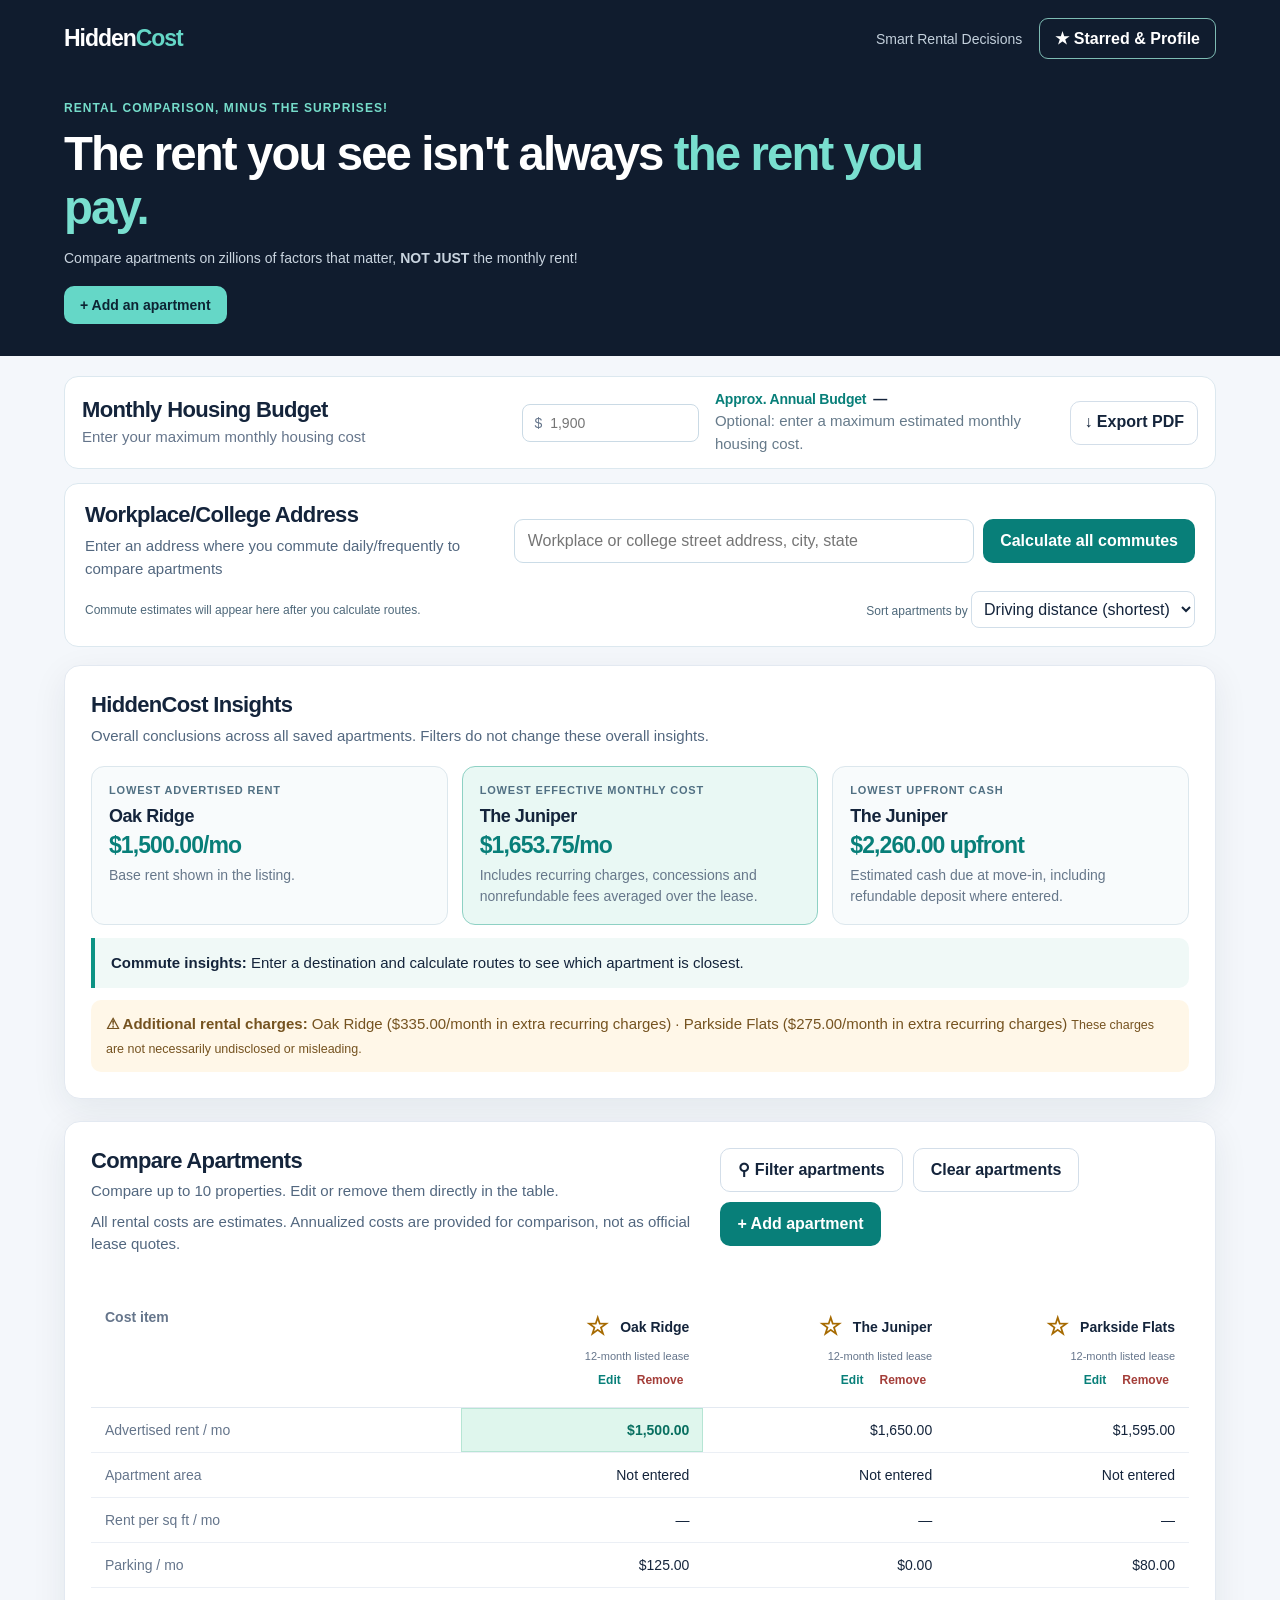
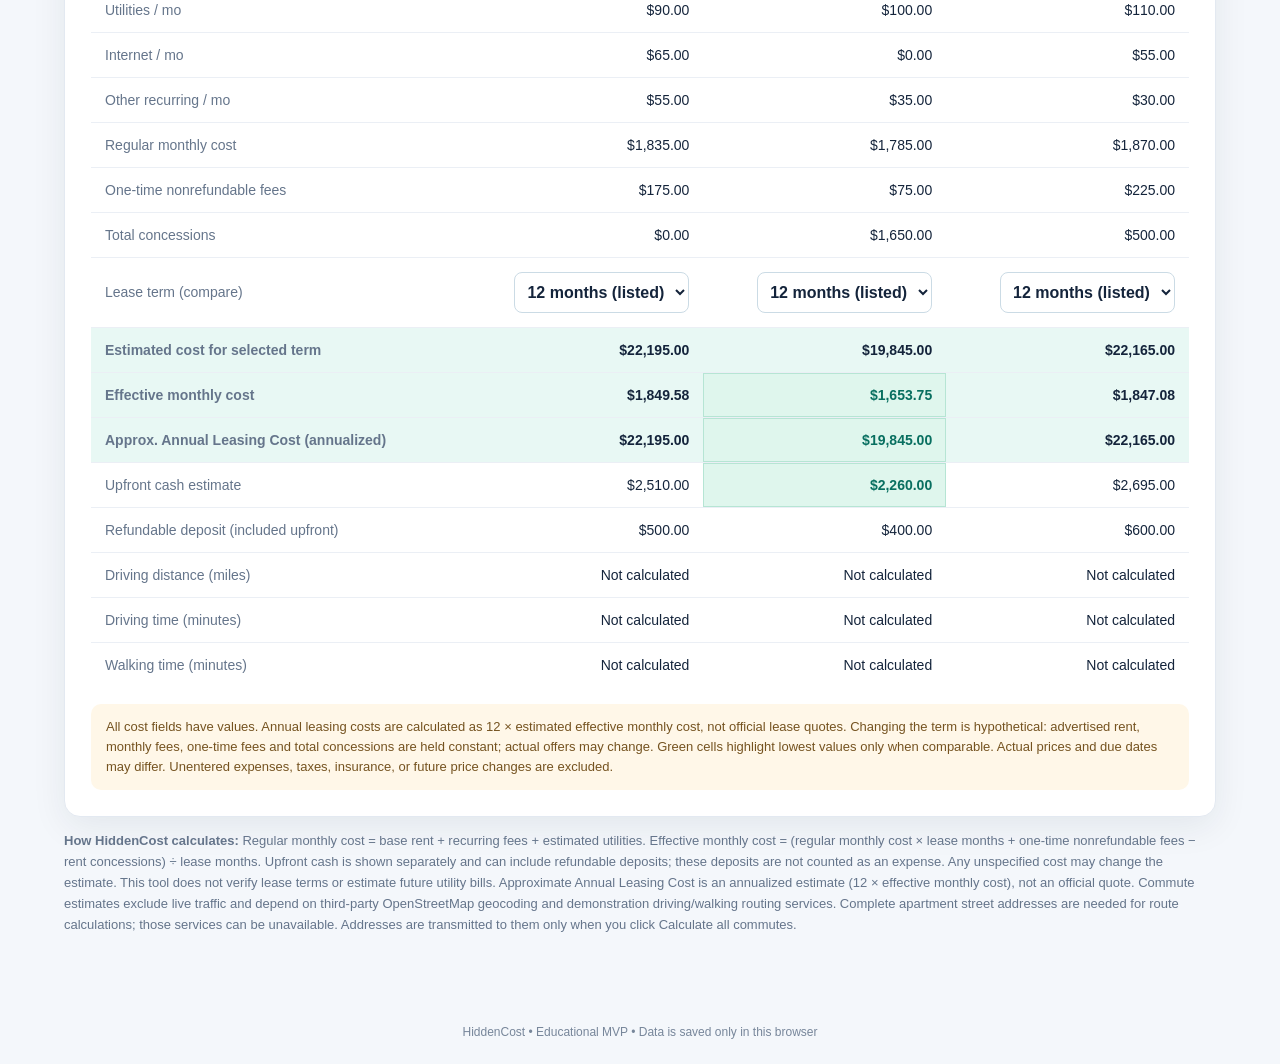
==== commit 601e5ebb: "Remove repetitive summary, preserve chosen address coordinates and load profile/autocomplete modules" ====
--- a/index.html
+++ b/index.html
@@ -268,11 +268,21 @@
 .auth-email-form button,.profile-modal button{min-height:40px}
 #authVerifyForm[hidden],#authSignout[hidden]{display:none}
 @media(max-width:620px){.nav-tagline{display:none}.profile-nav{padding:9px;font-size:14px}.apt-header-name{flex-wrap:wrap}}
+
+/* Destination and apartment address suggestions */
+.address-autocomplete{position:relative}
+.address-options{position:absolute;left:0;right:0;top:100%;z-index:80;background:#fff;border:1px solid #cbdbe6;border-radius:9px;box-shadow:0 12px 25px #18273824;max-height:240px;overflow:auto;margin-top:3px}
+.address-options[hidden]{display:none!important}
+.address-option{display:block;text-align:left;width:100%;background:white;border:0;border-bottom:1px solid #edf2f5;padding:11px 12px;font-size:14px;color:#19394f;line-height:1.4}
+.address-option:hover,.address-option:focus{background:#e8f7f4}
+.address-note{font-size:13px;color:#5b7284;padding:12px;line-height:1.4}
+.commute-controls{overflow:visible}
+#insightsPanel #commuteInsight{margin-top:13px!important}
 </style></head><body>
 <header class="top"><div class="shell"><nav class="nav"><div class="logo">Hidden<span>Cost</span></div><div class="nav-right"><span class="nav-tagline">Smart Rental Decisions</span><button type="button" class="profile-nav" id="profileOpen">★ Starred &amp; Profile</button></div></nav><div class="hero"><div><div class="eyebrow">Rental Comparison, Minus the Surprises!</div><h1>The rent you see isn't always <em>the rent you pay.</em></h1><p>Compare apartments on zillions of factors that matter, <strong>NOT JUST</strong> the monthly rent!</p><button class="cta" id="heroAdd">+ Add an apartment</button></div></div></div></header>
 <main class="shell content"><div class="budgetbar"><div class="budget-heading"><label for="monthlyBudget" class="section-heading">Monthly Housing Budget</label><span class="budget-unit">Enter your maximum monthly housing cost</span></div><div class="budget-input"><span aria-hidden="true">$</span><input id="monthlyBudget" type="number" min="1" placeholder="1,900" inputmode="decimal" aria-label="Monthly Housing Budget in dollars"></div><div class="budget-details"><div id="annualBudget" class="annual-budget" aria-live="polite"><span class="subheading">Approx. Annual Budget</span><span class="annual-value">—</span></div><div id="budgetSummary" class="budget-small">Over-budget apartments remain visible unless filtered.</div></div><button id="exportReport" class="secondary" type="button">↓ Export PDF</button></div>
 <section class="commute-inline" aria-labelledby="commuteHeading"><div class="commute-inline-top"><div><h2 id="commuteHeading" class="section-heading">Workplace/College Address</h2><div class="subtle">Enter an address where you commute daily/frequently to compare apartments</div></div><div class="commute-controls"><label for="destination" class="sr-only">Workplace or college street address</label><input id="destination" maxlength="200" placeholder="Workplace or college street address, city, state" autocomplete="street-address"/><button type="button" class="primary" id="calculateCommute">Calculate all commutes</button></div></div><div class="commute-inline-bottom"><div id="commuteStatus" role="status">Commute estimates will appear here after you calculate routes.</div><label for="commuteSort">Sort apartments by <select id="commuteSort"><option value="driveDistance">Driving distance (shortest)</option><option value="driveTime">Driving time (fastest)</option><option value="walkTime">Walking time (fastest)</option><option value="cost">Effective rent (lowest)</option></select></label></div></section>
-<section class="panel" id="insightsPanel" style="margin-top:0"><h2 class="section-heading">HiddenCost Insights</h2><div class="subtle">Overall conclusions across all saved apartments. Filters do not change these overall insights.</div><div id="insights"></div><div id="takeaway" class="takeaway"></div><div id="commuteInsight" class="takeaway" aria-live="polite" style="margin-top:11px"></div><div id="feeInsight" class="fee-insight"></div></section>
+<section class="panel" id="insightsPanel" style="margin-top:0"><h2 class="section-heading">HiddenCost Insights</h2><div class="subtle">Overall conclusions across all saved apartments. Filters do not change these overall insights.</div><div id="insights"></div><div id="commuteInsight" class="takeaway" aria-live="polite" style="margin-top:11px"></div><div id="feeInsight" class="fee-insight"></div></section>
 <div id="feeDetection" hidden aria-hidden="true"></div>
 <!-- Internal compatibility controls for the original calculation engine. No what-if/affordability panels are shown. -->
 <div hidden aria-hidden="true"><select id="scenarioApartment"></select><input id="whatParking"><input id="whatUtilities"><input id="whatInternet"><input id="whatFees"><input id="whatOnce"><input id="whatConcession"><button id="resetWhatIf" type="button"></button><span id="scenarioCount"></span><div id="scenarioResult"></div><div id="affordResult"></div></div>
@@ -432,7 +442,7 @@
 function renderInsights(){
  if(!entries.length){
    $('insights').innerHTML='<p class="subtle">Add apartments to see which one has the lowest advertised rent, estimated effective cost and upfront cash.</p>';
-   $('takeaway').textContent='Your comparison summary will appear here.';
+
    $('feeInsight').textContent='Unknown fees will be flagged so you can verify them before deciding.';
    return;
  }
@@ -445,15 +455,6 @@
    insightCard('Lowest effective monthly cost',effective,complete?'Includes recurring charges, concessions and nonrefundable fees averaged over the lease.':'Some costs are unknown. Complete every apartment to compare fairly.',true)+
    insightCard('Lowest upfront cash',upfront,complete?'Estimated cash due at move-in, including refundable deposit where entered.':'Missing deposit or fee information prevents a reliable comparison.',false,' upfront')+
    '</div>';
- if(complete){
-   const lowName=effective.apartments.map(a=>safe(a.name)).join(' and ');
-   const advName=advertised.apartments.map(a=>safe(a.name)).join(' and ');
-   const upName=upfront.apartments.map(a=>safe(a.name)).join(' and ');
-   $('takeaway').innerHTML='<strong>Our take:</strong> '+lowName+' '+(effective.apartments.length>1?'tie':'has the lowest')+' estimated effective monthly cost ('+money(effective.value)+'/mo). '+advName+' '+(advertised.apartments.length>1?'tie for':'has')+' the lowest advertised rent, while '+upName+' '+(upfront.apartments.length>1?'tie for':'has')+' the lowest estimated upfront cash requirement. These are separate measures—not a single overall recommendation.';
- }else{
-   const count=entries.filter(a=>scenarioCalc(a).missing.length).length;
-   $('takeaway').innerHTML='<strong>Our take:</strong> '+advertised.apartments.map(a=>safe(a.name)).join(' and ')+' '+(advertised.apartments.length>1?'tie for':'has')+' the lowest advertised rent ('+money(advertised.value)+'/mo). <strong>'+count+' of '+entries.length+' apartment'+(entries.length===1?'':'s')+' have missing cost fields.</strong> We cannot confidently identify the cheapest overall option until those costs are verified.';
- }
  const info=entries.map(a=>({a,c:scenarioCalc(a)}));
  const high=info.filter(x=>num(x.a.rent)>0&&x.c.extras/num(x.a.rent)>=.10).sort((x,y)=>y.c.extras/num(y.a.rent)-x.c.extras/num(x.a.rent));
  const missing=info.filter(x=>x.c.missing.length).length;
@@ -580,7 +581,7 @@
  };
 }
 function openReplacePicker(){const options=$('replaceOptions');options.innerHTML=entries.map(a=>'<button type="button" class="secondary" style="display:block;width:100%;text-align:left;margin:8px 0;padding:13px 16px" data-replace="'+safe(a.id)+'">'+safe(a.name)+' <span style="color:var(--muted);font-size:12px">· '+money(calc(a).effective)+'/month</span></button>').join('');$('replaceOverlay').classList.add('open');$('closeReplace').focus()}function closeReplacePicker(){$('replaceOverlay').classList.remove('open')}function chooseReplace(id){const a=entries.find(x=>x.id===id);if(!a)return;if(!confirm('Remove '+a.name+' from your shortlist and create a new apartment?'))return;entries=entries.filter(x=>x.id!==id);delete scenarioOverrides[id];persist();render();closeReplacePicker();openModal();toast('Apartment removed. Enter the replacement details.')}
-function openModal(id=null){if(!id&&entries.length>=10){openReplacePicker();return}editing=id;const a=id?entries.find(v=>v.id===id):null;$('modalTitle').textContent=a?'Edit apartment':'Add apartment';ids.forEach(k=>{$(k).value=a?(a[k]===null||a[k]===undefined?'':a[k]):(k==='months'?'12':'')});$('firstMonth').checked=a?a.firstMonth!==false:true;$('listingText').value='';$('analyzerResult').hidden=true;$('analyzerResult').innerHTML='';$('overlay').classList.add('open');$('name').focus()}function closeModal(){$('overlay').classList.remove('open');editing=null}function save(e){e.preventDefault();let a={id:editing||('apt-'+Date.now()),firstMonth:$('firstMonth').checked};for(const k of ids)a[k]=(k==='name'||k==='address')?$(k).value.trim():val($(k).value);if(!a.name){toast('Enter an apartment name.');return}if(!Number.isInteger(a.months)||a.months<1||a.months>60){toast('Lease term must be 1–60 whole months.');return}if(a.rent===null||a.rent<0||!Number.isFinite(a.rent)){toast('Enter a valid advertised rent.');return}if(a.area!==null&&(!Number.isInteger(a.area)||a.area<1||a.area>100000)){toast('Area must be a whole number between 1 and 100,000 sq ft.');return}if(ids.slice(3).some(k=>a[k]!==null&&(!Number.isFinite(a[k])||a[k]<0))){toast('All costs must be nonnegative amounts.');return}if(num(a.concession)>calc({...a,concession:0}).recurring*a.months+num(a.once)){toast('Total concession cannot exceed the pre-discount lease cost.');return}if(editing){a.starred=!!entries.find(x=>x.id===editing)?.starred;entries=entries.map(x=>x.id===editing?a:x);delete scenarioOverrides[editing];delete leaseOverrides[editing]}else entries.push(a);persist();render();closeModal();toast(editing?'Apartment updated.':'Apartment saved.')}function loadDemo(){if(entries.length&&!confirm('Replace your current shortlist with the three demo apartments?'))return;entries=demo.map(x=>({...x}));persist();render();toast('Demo apartments loaded.')}function reset(){if(!confirm('Clear every saved apartment from this browser?'))return;entries=[];for(const k of Object.keys(leaseOverrides))delete leaseOverrides[k];persist();render();toast('Apartments cleared.')}
+function openModal(id=null){if(!id&&entries.length>=10){openReplacePicker();return}editing=id;const a=id?entries.find(v=>v.id===id):null;$('modalTitle').textContent=a?'Edit apartment':'Add apartment';ids.forEach(k=>{$(k).value=a?(a[k]===null||a[k]===undefined?'':a[k]):(k==='months'?'12':'')});window.HiddenCostSetSelectedAddress?.('address',a?.addressPoint&&a.addressPoint.label===a.address?a.addressPoint:null);$('firstMonth').checked=a?a.firstMonth!==false:true;$('listingText').value='';$('analyzerResult').hidden=true;$('analyzerResult').innerHTML='';$('overlay').classList.add('open');$('name').focus()}function closeModal(){$('overlay').classList.remove('open');editing=null}function save(e){e.preventDefault();let a={id:editing||('apt-'+Date.now()),firstMonth:$('firstMonth').checked};for(const k of ids)a[k]=(k==='name'||k==='address')?$(k).value.trim():val($(k).value);const chosen=window.HiddenCostSelectedAddress?.('address',a.address);if(chosen)a.addressPoint={lat:chosen.lat,lon:chosen.lon,label:chosen.label};if(!a.name){toast('Enter an apartment name.');return}if(!Number.isInteger(a.months)||a.months<1||a.months>60){toast('Lease term must be 1–60 whole months.');return}if(a.rent===null||a.rent<0||!Number.isFinite(a.rent)){toast('Enter a valid advertised rent.');return}if(a.area!==null&&(!Number.isInteger(a.area)||a.area<1||a.area>100000)){toast('Area must be a whole number between 1 and 100,000 sq ft.');return}if(ids.slice(3).some(k=>a[k]!==null&&(!Number.isFinite(a[k])||a[k]<0))){toast('All costs must be nonnegative amounts.');return}if(num(a.concession)>calc({...a,concession:0}).recurring*a.months+num(a.once)){toast('Total concession cannot exceed the pre-discount lease cost.');return}if(editing){const old=entries.find(x=>x.id===editing);a.starred=!!old?.starred;if(!a.addressPoint&&old?.address===a.address&&old?.addressPoint)a.addressPoint=old.addressPoint;entries=entries.map(x=>x.id===editing?a:x);delete scenarioOverrides[editing];delete leaseOverrides[editing]}else entries.push(a);persist();render();closeModal();toast(editing?'Apartment updated.':'Apartment saved.')}function loadDemo(){if(entries.length&&!confirm('Replace your current shortlist with the three demo apartments?'))return;entries=demo.map(x=>({...x}));persist();render();toast('Demo apartments loaded.')}function reset(){if(!confirm('Clear every saved apartment from this browser?'))return;entries=[];for(const k of Object.keys(leaseOverrides))delete leaseOverrides[k];persist();render();toast('Apartments cleared.')}
 $('analyzeBtn').onclick=extractListing;$('exampleListingBtn').onclick=()=>{$('listingText').value='1-bedroom apartment available for $1,650/month. Parking $100/month, trash $25/month, amenity fee $40/month, $75 application fee. One month free on a 12-month lease.';extractListing()};$('closeReplace').onclick=closeReplacePicker;$('cancelReplace').onclick=closeReplacePicker;$('replaceOverlay').addEventListener('click',e=>{if(e.target===$('replaceOverlay'))closeReplacePicker()});$('replaceOptions').addEventListener('click',e=>{const b=e.target.closest('button[data-replace]');if(b)chooseReplace(b.dataset.replace)});$('scenarioApartment').addEventListener('change',e=>{activeScenario=e.target.value;populateScenario();updateDecisionResults()});
 for(const element of Object.keys(scenarioFields))$(element).addEventListener('input',handleScenarioChange);
 $('resetWhatIf').addEventListener('click',()=>{for(const key of Object.keys(scenarioOverrides))delete scenarioOverrides[key];populateScenario();updateDecisionResults();toast('What-if changes reset.')});
@@ -588,4 +589,4 @@
 $('exportReport').addEventListener('click',exportComparison);
 $('heroAdd').onclick=()=>openModal();$('addBtn').onclick=()=>openModal();$('resetDemo').onclick=reset;$('closeModal').onclick=closeModal;$('cancelBtn').onclick=closeModal;$('aptForm').onsubmit=save;$('overlay').addEventListener('click',e=>{if(e.target===$('overlay'))closeModal()});document.addEventListener('keydown',e=>{if(e.key==='Escape'){closeModal();closeReplacePicker()}});$('comparison').addEventListener('change',handleLeaseSelection);$('comparison').addEventListener('click',e=>{const b=e.target.closest('button[data-act]');if(!b)return;const {act,id}=b.dataset;if(act==='star'){const a=entries.find(x=>x.id===id);if(a){a.starred=!a.starred;persist();render();window.HiddenCostRefreshProfile?.()}}else if(act==='add')openModal();else if(act==='edit')openModal(id);else if(act==='delete'){let a=entries.find(x=>x.id===id);if(a&&confirm('Remove '+a.name+'?')){entries=entries.filter(x=>x.id!==id);delete leaseOverrides[id];persist();render();toast('Apartment removed.')}}});entries=read()??demo.map(x=>({...x}));window.HiddenCostGetEntries=()=>entries;window.HiddenCostToggleStar=(id)=>{const a=entries.find(x=>x.id===id);if(a){a.starred=!a.starred;persist();render();window.HiddenCostRefreshProfile?.()}};window.HiddenCostLeaseMonths=(a)=>selectedMonths(a);window.HiddenCostEffective=(a)=>scenarioCalc(a).effective;window.HiddenCostTermTotal=(a)=>scenarioCalc(a).total;window.HiddenCostSortEntries=(ids)=>{const positions=new Map(ids.map((id,i)=>[id,i]));entries.sort((a,b)=>(positions.get(a.id)??999)-(positions.get(b.id)??999));render()};render();
 })();
-</script><script src="commute.js"></script></body></html>
+</script><script src="commute.js"></script><script src="address.js"></script><script src="profile.js"></script></body></html>
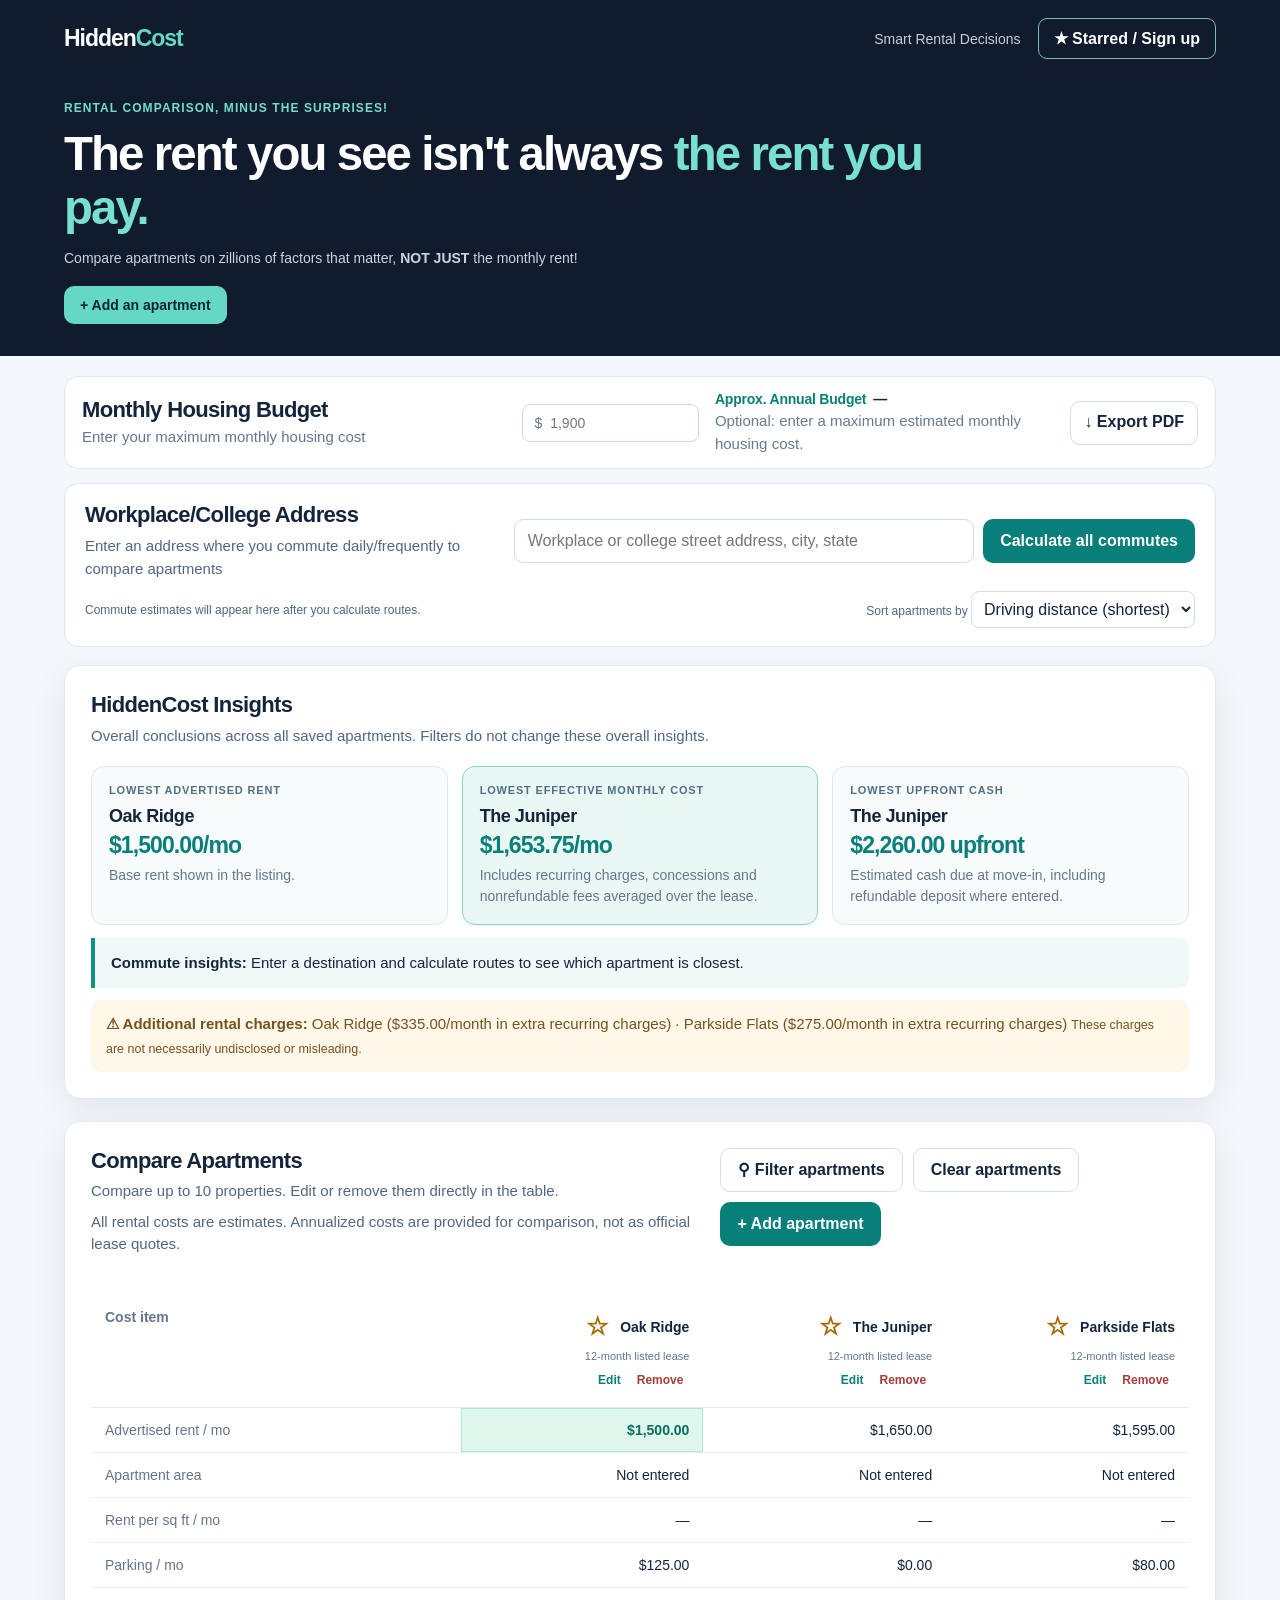
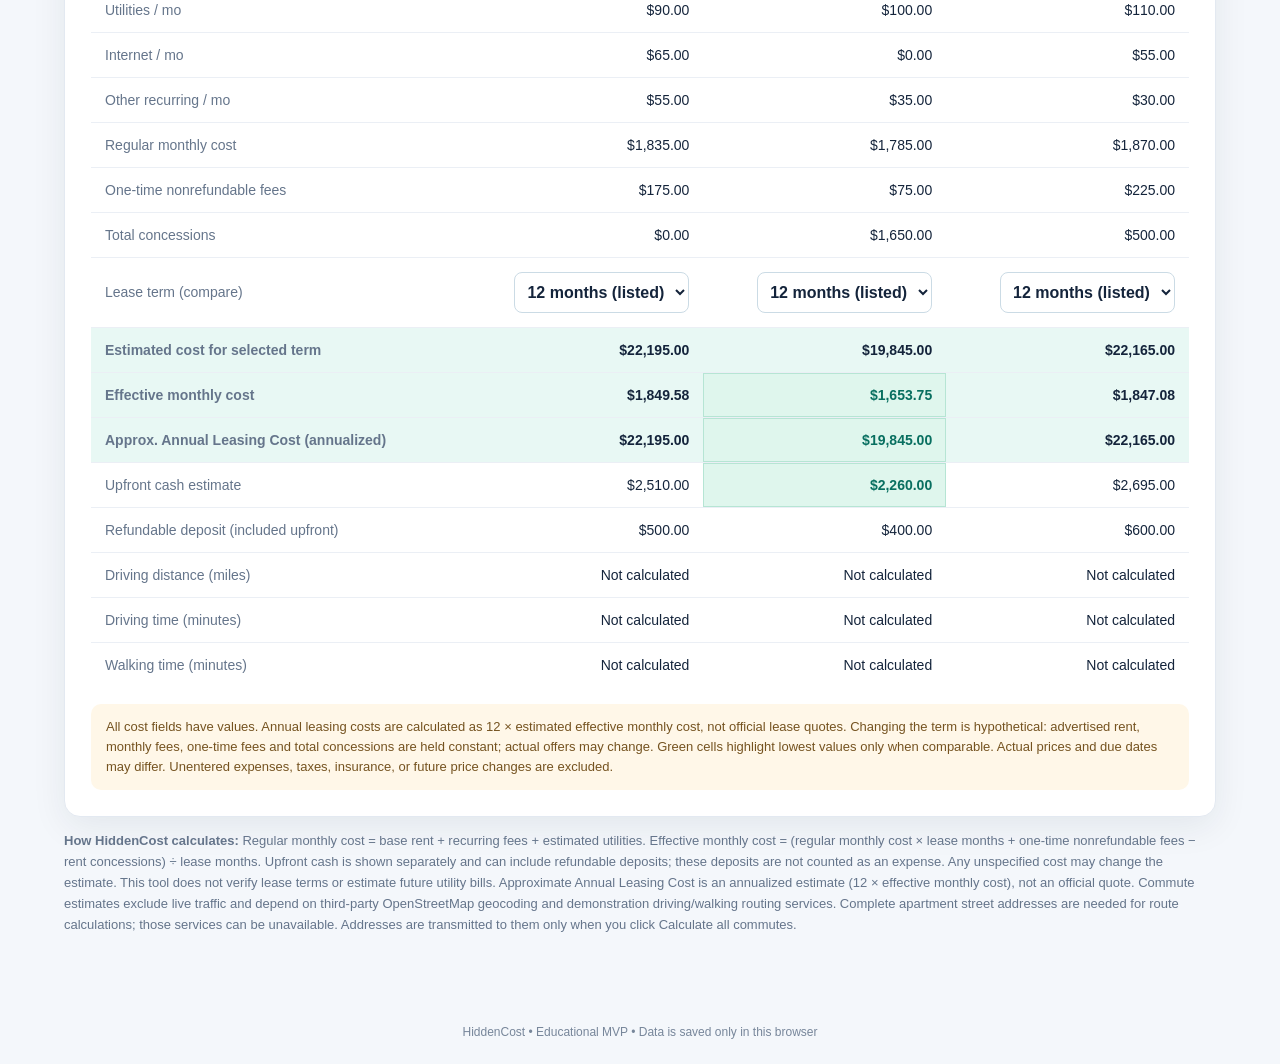
==== commit c530a26a: "Expose sign-up in top navigation and load configurable authentication provider" ====
--- a/index.html
+++ b/index.html
@@ -279,7 +279,7 @@
 .commute-controls{overflow:visible}
 #insightsPanel #commuteInsight{margin-top:13px!important}
 </style></head><body>
-<header class="top"><div class="shell"><nav class="nav"><div class="logo">Hidden<span>Cost</span></div><div class="nav-right"><span class="nav-tagline">Smart Rental Decisions</span><button type="button" class="profile-nav" id="profileOpen">★ Starred &amp; Profile</button></div></nav><div class="hero"><div><div class="eyebrow">Rental Comparison, Minus the Surprises!</div><h1>The rent you see isn't always <em>the rent you pay.</em></h1><p>Compare apartments on zillions of factors that matter, <strong>NOT JUST</strong> the monthly rent!</p><button class="cta" id="heroAdd">+ Add an apartment</button></div></div></div></header>
+<header class="top"><div class="shell"><nav class="nav"><div class="logo">Hidden<span>Cost</span></div><div class="nav-right"><span class="nav-tagline">Smart Rental Decisions</span><button type="button" class="profile-nav" id="profileOpen">★ Starred / Sign up</button></div></nav><div class="hero"><div><div class="eyebrow">Rental Comparison, Minus the Surprises!</div><h1>The rent you see isn't always <em>the rent you pay.</em></h1><p>Compare apartments on zillions of factors that matter, <strong>NOT JUST</strong> the monthly rent!</p><button class="cta" id="heroAdd">+ Add an apartment</button></div></div></div></header>
 <main class="shell content"><div class="budgetbar"><div class="budget-heading"><label for="monthlyBudget" class="section-heading">Monthly Housing Budget</label><span class="budget-unit">Enter your maximum monthly housing cost</span></div><div class="budget-input"><span aria-hidden="true">$</span><input id="monthlyBudget" type="number" min="1" placeholder="1,900" inputmode="decimal" aria-label="Monthly Housing Budget in dollars"></div><div class="budget-details"><div id="annualBudget" class="annual-budget" aria-live="polite"><span class="subheading">Approx. Annual Budget</span><span class="annual-value">—</span></div><div id="budgetSummary" class="budget-small">Over-budget apartments remain visible unless filtered.</div></div><button id="exportReport" class="secondary" type="button">↓ Export PDF</button></div>
 <section class="commute-inline" aria-labelledby="commuteHeading"><div class="commute-inline-top"><div><h2 id="commuteHeading" class="section-heading">Workplace/College Address</h2><div class="subtle">Enter an address where you commute daily/frequently to compare apartments</div></div><div class="commute-controls"><label for="destination" class="sr-only">Workplace or college street address</label><input id="destination" maxlength="200" placeholder="Workplace or college street address, city, state" autocomplete="street-address"/><button type="button" class="primary" id="calculateCommute">Calculate all commutes</button></div></div><div class="commute-inline-bottom"><div id="commuteStatus" role="status">Commute estimates will appear here after you calculate routes.</div><label for="commuteSort">Sort apartments by <select id="commuteSort"><option value="driveDistance">Driving distance (shortest)</option><option value="driveTime">Driving time (fastest)</option><option value="walkTime">Walking time (fastest)</option><option value="cost">Effective rent (lowest)</option></select></label></div></section>
 <section class="panel" id="insightsPanel" style="margin-top:0"><h2 class="section-heading">HiddenCost Insights</h2><div class="subtle">Overall conclusions across all saved apartments. Filters do not change these overall insights.</div><div id="insights"></div><div id="commuteInsight" class="takeaway" aria-live="polite" style="margin-top:11px"></div><div id="feeInsight" class="fee-insight"></div></section>
@@ -589,4 +589,4 @@
 $('exportReport').addEventListener('click',exportComparison);
 $('heroAdd').onclick=()=>openModal();$('addBtn').onclick=()=>openModal();$('resetDemo').onclick=reset;$('closeModal').onclick=closeModal;$('cancelBtn').onclick=closeModal;$('aptForm').onsubmit=save;$('overlay').addEventListener('click',e=>{if(e.target===$('overlay'))closeModal()});document.addEventListener('keydown',e=>{if(e.key==='Escape'){closeModal();closeReplacePicker()}});$('comparison').addEventListener('change',handleLeaseSelection);$('comparison').addEventListener('click',e=>{const b=e.target.closest('button[data-act]');if(!b)return;const {act,id}=b.dataset;if(act==='star'){const a=entries.find(x=>x.id===id);if(a){a.starred=!a.starred;persist();render();window.HiddenCostRefreshProfile?.()}}else if(act==='add')openModal();else if(act==='edit')openModal(id);else if(act==='delete'){let a=entries.find(x=>x.id===id);if(a&&confirm('Remove '+a.name+'?')){entries=entries.filter(x=>x.id!==id);delete leaseOverrides[id];persist();render();toast('Apartment removed.')}}});entries=read()??demo.map(x=>({...x}));window.HiddenCostGetEntries=()=>entries;window.HiddenCostToggleStar=(id)=>{const a=entries.find(x=>x.id===id);if(a){a.starred=!a.starred;persist();render();window.HiddenCostRefreshProfile?.()}};window.HiddenCostLeaseMonths=(a)=>selectedMonths(a);window.HiddenCostEffective=(a)=>scenarioCalc(a).effective;window.HiddenCostTermTotal=(a)=>scenarioCalc(a).total;window.HiddenCostSortEntries=(ids)=>{const positions=new Map(ids.map((id,i)=>[id,i]));entries.sort((a,b)=>(positions.get(a.id)??999)-(positions.get(b.id)??999));render()};render();
 })();
-</script><script src="commute.js"></script><script src="address.js"></script><script src="profile.js"></script></body></html>
+</script><script src="commute.js"></script><script src="address.js"></script><script src="auth-config.js"></script><script src="profile.js"></script></body></html>
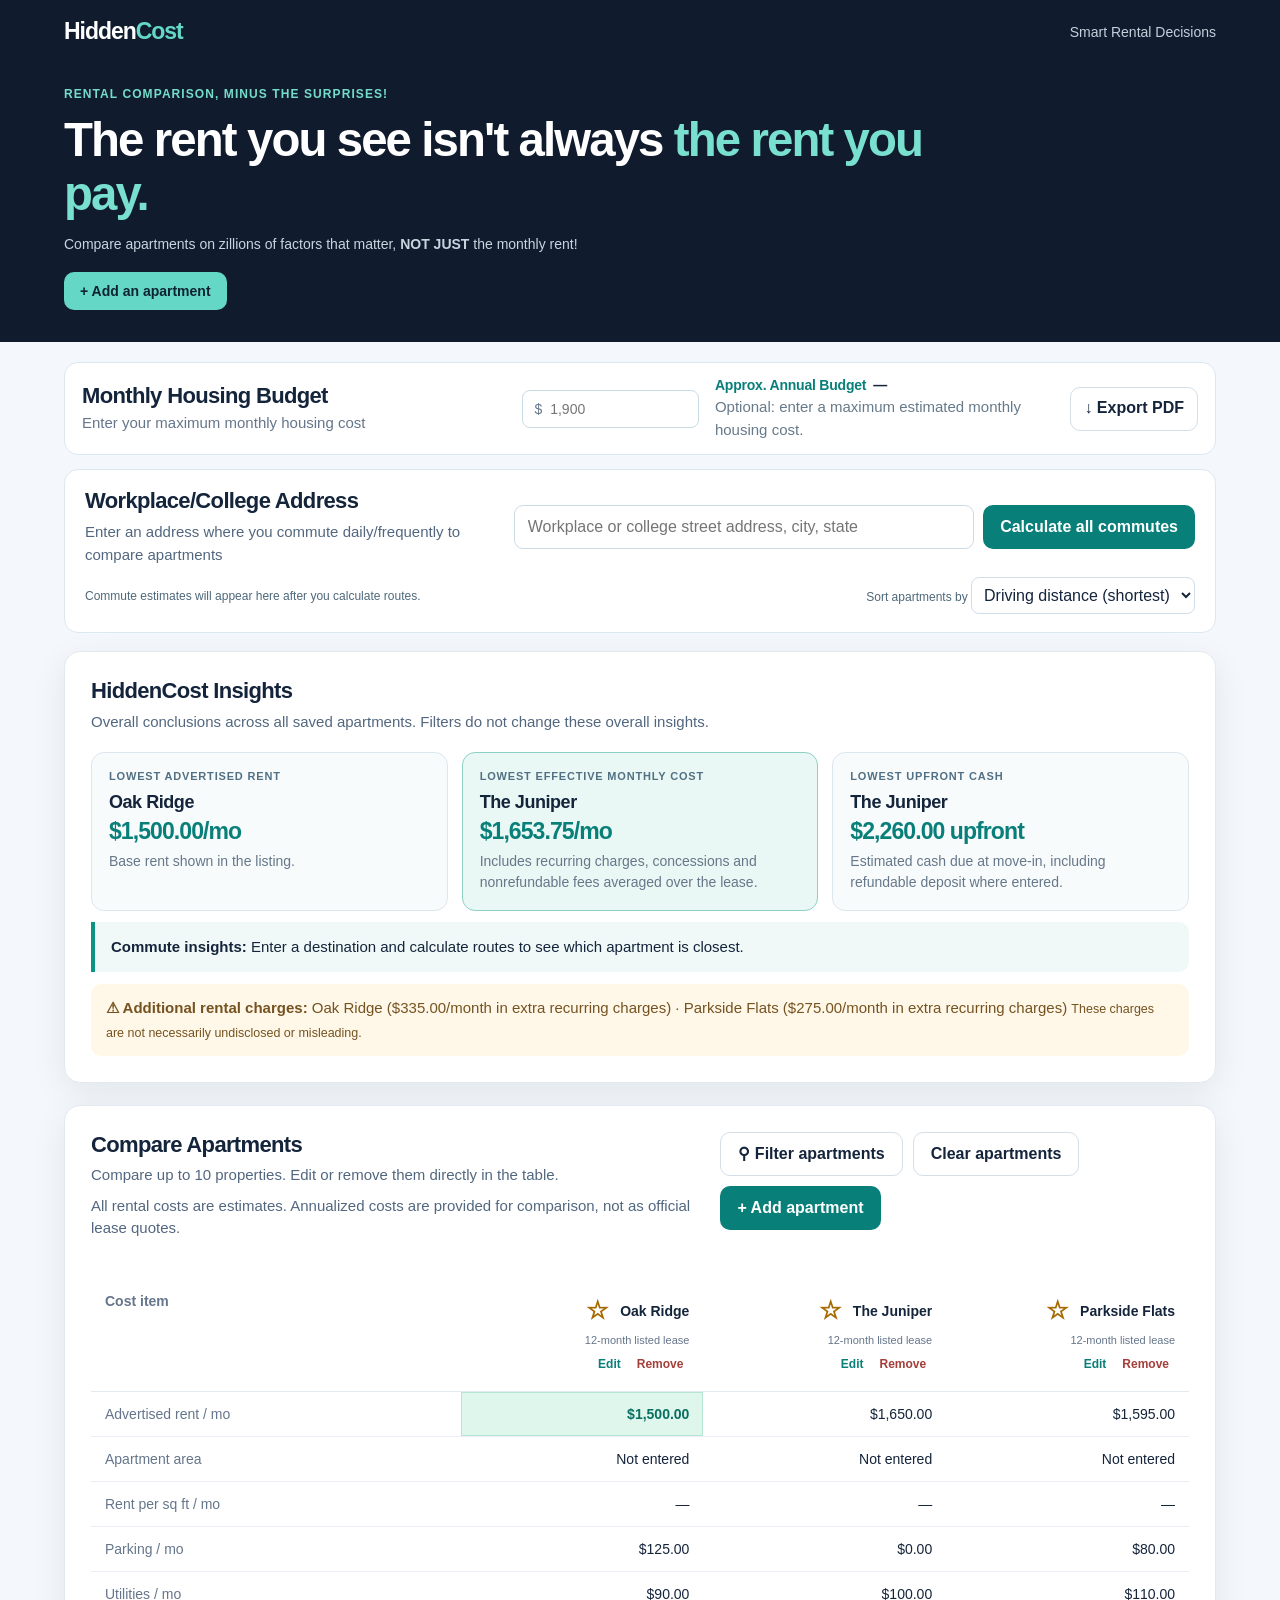
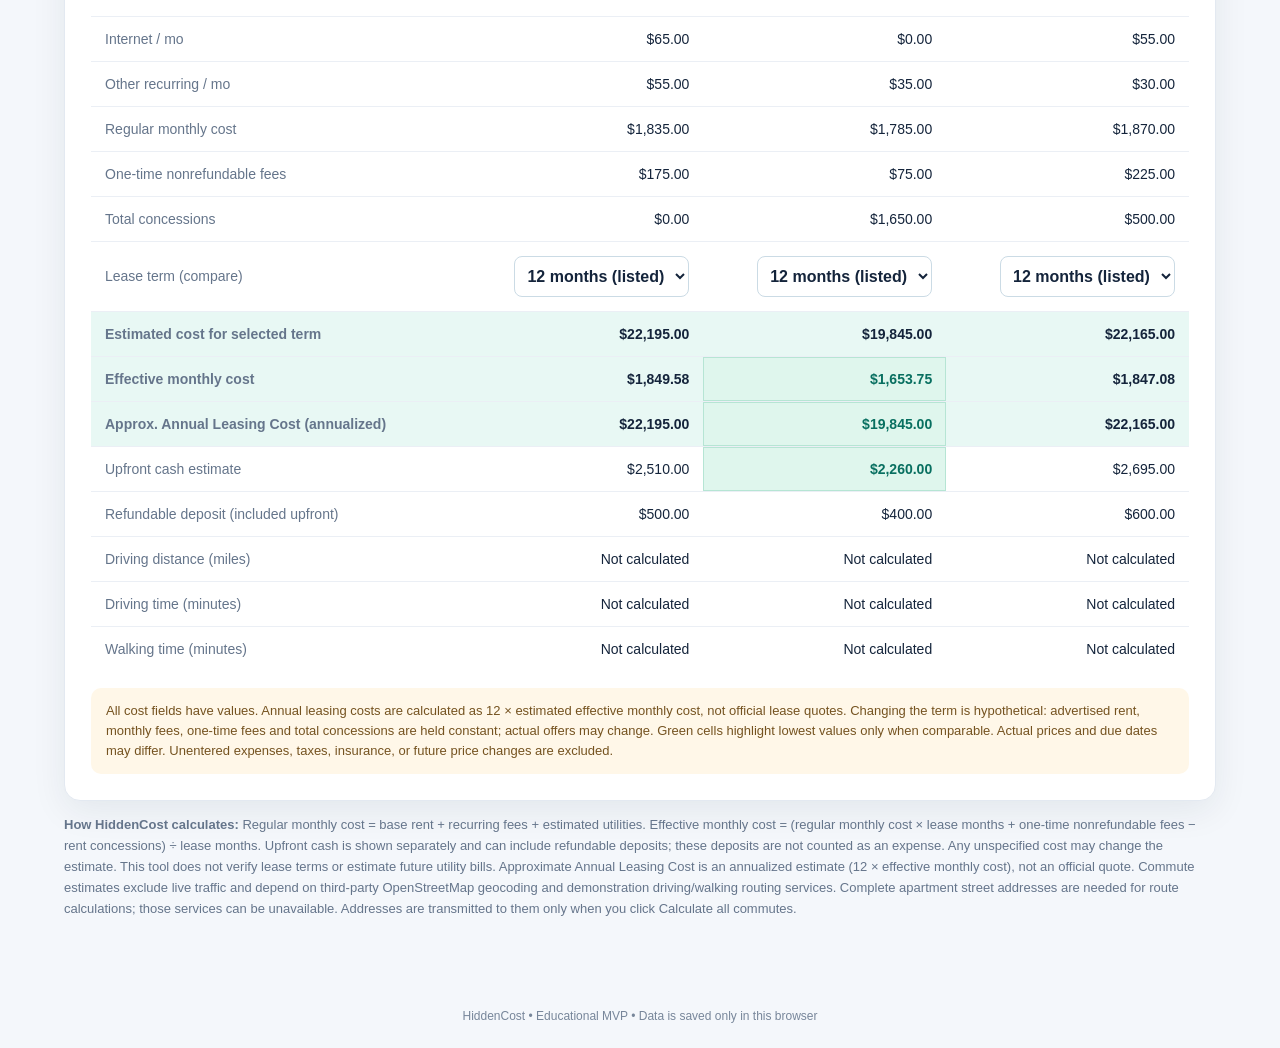
==== commit d9332a04: "Remove signup and profile UI while retaining stars in apartment table and PDF export" ====
--- a/index.html
+++ b/index.html
@@ -252,34 +252,12 @@
 .lease-scenario-badge{font-size:13px;line-height:1.4;margin-top:6px;color:#93621b;white-space:normal}
 #comparisonPanel .compare-table td{vertical-align:middle}
 
-.nav-right{display:flex;align-items:center;gap:17px}
-.profile-nav{border:1px solid #7dbbb3;border-radius:9px;background:transparent;color:#fff;padding:10px 15px;font-size:16px;font-weight:700}
 .apt-header-name{display:flex;gap:7px;align-items:center;justify-content:flex-end}
 .star-btn{border:0;background:transparent;color:#a66a00;font-size:25px;line-height:1;padding:4px;min-width:32px;min-height:36px}
 .star-btn[aria-pressed="true"]{color:#de9d16}
-.profile-modal{width:min(610px,100%)}
-.profile-subtitle{font-size:19px;margin:2px 0 12px}
-.profile-description{font-size:14px;line-height:1.6;color:#65758b}
-.profile-starred{display:grid;gap:8px;font-size:15px}
-.profile-star-row{display:flex;align-items:center;justify-content:space-between;gap:10px;border-radius:9px;border:1px solid #dde8ed;padding:10px 12px}
-.auth-email-form{display:flex;flex-wrap:wrap;gap:9px;margin:13px 0;align-items:center}
-.auth-email-form label{flex:1 0 100%;font-size:14px;font-weight:750}
-.auth-email-form input{flex:1 1 180px;min-width:0;border:1px solid #cadae5;border-radius:8px;padding:12px;font-size:16px}
-.auth-email-form button,.profile-modal button{min-height:40px}
-#authVerifyForm[hidden],#authSignout[hidden]{display:none}
-@media(max-width:620px){.nav-tagline{display:none}.profile-nav{padding:9px;font-size:14px}.apt-header-name{flex-wrap:wrap}}
-
-/* Destination and apartment address suggestions */
-.address-autocomplete{position:relative}
-.address-options{position:absolute;left:0;right:0;top:100%;z-index:80;background:#fff;border:1px solid #cbdbe6;border-radius:9px;box-shadow:0 12px 25px #18273824;max-height:240px;overflow:auto;margin-top:3px}
-.address-options[hidden]{display:none!important}
-.address-option{display:block;text-align:left;width:100%;background:white;border:0;border-bottom:1px solid #edf2f5;padding:11px 12px;font-size:14px;color:#19394f;line-height:1.4}
-.address-option:hover,.address-option:focus{background:#e8f7f4}
-.address-note{font-size:13px;color:#5b7284;padding:12px;line-height:1.4}
-.commute-controls{overflow:visible}
-#insightsPanel #commuteInsight{margin-top:13px!important}
+@media(max-width:620px){.apt-header-name{flex-wrap:wrap}}
 </style></head><body>
-<header class="top"><div class="shell"><nav class="nav"><div class="logo">Hidden<span>Cost</span></div><div class="nav-right"><span class="nav-tagline">Smart Rental Decisions</span><button type="button" class="profile-nav" id="profileOpen">★ Starred / Sign up</button></div></nav><div class="hero"><div><div class="eyebrow">Rental Comparison, Minus the Surprises!</div><h1>The rent you see isn't always <em>the rent you pay.</em></h1><p>Compare apartments on zillions of factors that matter, <strong>NOT JUST</strong> the monthly rent!</p><button class="cta" id="heroAdd">+ Add an apartment</button></div></div></div></header>
+<header class="top"><div class="shell"><nav class="nav"><div class="logo">Hidden<span>Cost</span></div><div class="nav-right">Smart Rental Decisions</div></nav><div class="hero"><div><div class="eyebrow">Rental Comparison, Minus the Surprises!</div><h1>The rent you see isn't always <em>the rent you pay.</em></h1><p>Compare apartments on zillions of factors that matter, <strong>NOT JUST</strong> the monthly rent!</p><button class="cta" id="heroAdd">+ Add an apartment</button></div></div></div></header>
 <main class="shell content"><div class="budgetbar"><div class="budget-heading"><label for="monthlyBudget" class="section-heading">Monthly Housing Budget</label><span class="budget-unit">Enter your maximum monthly housing cost</span></div><div class="budget-input"><span aria-hidden="true">$</span><input id="monthlyBudget" type="number" min="1" placeholder="1,900" inputmode="decimal" aria-label="Monthly Housing Budget in dollars"></div><div class="budget-details"><div id="annualBudget" class="annual-budget" aria-live="polite"><span class="subheading">Approx. Annual Budget</span><span class="annual-value">—</span></div><div id="budgetSummary" class="budget-small">Over-budget apartments remain visible unless filtered.</div></div><button id="exportReport" class="secondary" type="button">↓ Export PDF</button></div>
 <section class="commute-inline" aria-labelledby="commuteHeading"><div class="commute-inline-top"><div><h2 id="commuteHeading" class="section-heading">Workplace/College Address</h2><div class="subtle">Enter an address where you commute daily/frequently to compare apartments</div></div><div class="commute-controls"><label for="destination" class="sr-only">Workplace or college street address</label><input id="destination" maxlength="200" placeholder="Workplace or college street address, city, state" autocomplete="street-address"/><button type="button" class="primary" id="calculateCommute">Calculate all commutes</button></div></div><div class="commute-inline-bottom"><div id="commuteStatus" role="status">Commute estimates will appear here after you calculate routes.</div><label for="commuteSort">Sort apartments by <select id="commuteSort"><option value="driveDistance">Driving distance (shortest)</option><option value="driveTime">Driving time (fastest)</option><option value="walkTime">Walking time (fastest)</option><option value="cost">Effective rent (lowest)</option></select></label></div></section>
 <section class="panel" id="insightsPanel" style="margin-top:0"><h2 class="section-heading">HiddenCost Insights</h2><div class="subtle">Overall conclusions across all saved apartments. Filters do not change these overall insights.</div><div id="insights"></div><div id="commuteInsight" class="takeaway" aria-live="polite" style="margin-top:11px"></div><div id="feeInsight" class="fee-insight"></div></section>
@@ -295,7 +273,7 @@
 <textarea id="listingText" placeholder="Example: 1-bedroom apartment available for $1,650/month. Parking $100/month, trash $25/month, amenity fee $40/month, $75 application fee. One month free on a 12-month lease."></textarea>
 <div class="an-actions"><button type="button" class="secondary" id="analyzeBtn">Analyze listing</button><button type="button" class="link" id="exampleListingBtn">Try an example</button><span class="an-small">Text stays in your browser.</span></div>
 <div class="an-result" id="analyzerResult" role="status" aria-live="polite" hidden></div>
-</section><div class="section-title">Apartment details</div><div class="fields"><div class="field"><label for="name">Apartment name *</label><input id="name" maxlength="65" required placeholder="e.g., Oak Ridge Apartments"/></div><div class="field"><label for="address">Apartment street address (optional)</label><input id="address" maxlength="180" placeholder="Street, city, state, ZIP"><div class="hint">Used for commute map; not needed for rent comparisons.</div></div><div class="field"><label for="area">Apartment area (sq ft)</label><input type="number" id="area" min="1" max="100000" step="1" placeholder="e.g. 850"><div class="hint">Living area for cost per square foot comparisons.</div></div><div class="field"><label for="months">Lease duration (months) *</label><input type="number" id="months" min="1" max="60" step="1" value="12" required/></div><div class="field"><label for="rent">Advertised base rent ($/month) *</label><input type="number" id="rent" min="0" step="0.01" required placeholder="1600"/></div><div class="field"><label for="parking">Parking ($/month)</label><input type="number" id="parking" min="0" step="0.01" placeholder="Unknown"/></div><div class="field"><label for="utilities">Estimated utilities ($/month)</label><input type="number" id="utilities" min="0" step="0.01" placeholder="Unknown"/><div class="hint">Electric, gas, water, etc. Use your own estimate.</div></div><div class="field"><label for="internet">Internet ($/month)</label><input type="number" id="internet" min="0" step="0.01" placeholder="Unknown"/></div><div class="field"><label for="fees">Other recurring fees ($/month)</label><input type="number" id="fees" min="0" step="0.01" placeholder="Unknown"/><div class="hint">Trash, amenities, pest control, etc.</div></div><div class="field"><label for="once">One-time nonrefundable fees ($)</label><input type="number" id="once" min="0" step="0.01" placeholder="Unknown"/><div class="hint">Application, admin and other fees.</div></div><div class="field"><label for="deposit">Refundable security deposit ($)</label><input type="number" id="deposit" min="0" step="0.01" placeholder="Unknown"/><div class="hint">Cash needed upfront, not a lease expense.</div></div><div class="field"><label for="concession">Total rent concessions ($)</label><input type="number" id="concession" min="0" step="0.01" placeholder="0"/><div class="hint">Example: one month of $1,600 rent free → enter 1600.</div></div></div><hr class="line-sep"/><div class="section-title">Upfront estimate</div><label class="checkline"><input type="checkbox" id="firstMonth" checked/> Include one regular month's cost in upfront cash estimate</label><div class="desc">Upfront cash = nonrefundable one-time fees + refundable deposit + optional first month's regular cost. Actual payment timing may vary; concessions are applied only to the lease-cost estimate.</div></div><div class="modal-actions"><button type="button" class="secondary" id="cancelBtn">Cancel</button><button type="submit" class="primary">Save apartment</button></div></form></div></div><div id="replaceOverlay" class="overlay" role="presentation"><div class="modal" role="dialog" aria-modal="true" aria-labelledby="replaceTitle" style="width:min(520px,100%)"><div class="modal-head"><div><h2 id="replaceTitle">Your shortlist has 10 apartments</h2><p>Choose an apartment to replace with a new one, or cancel. The selected apartment will be removed only after confirmation.</p></div><button type="button" class="close" id="closeReplace" aria-label="Close">×</button></div><div class="modal-body" id="replaceOptions"></div><div class="modal-actions"><button type="button" class="secondary" id="cancelReplace">Keep all apartments</button></div></div></div><div id="profileOverlay" class="overlay" role="presentation"><div class="modal profile-modal" role="dialog" aria-modal="true" aria-labelledby="profileTitle"><div class="modal-head"><div><h2 id="profileTitle">My HiddenCost</h2><p>Starred apartments and account settings</p></div><button class="close" id="profileClose" type="button" aria-label="Close profile">×</button></div><div class="modal-body"><section><h3 class="profile-subtitle">★ Starred apartments</h3><div id="profileStarred" class="profile-starred">Star an apartment in the comparison table to save it here.</div></section><hr class="line-sep"><section><h3 class="profile-subtitle">Profile &amp; Sign In</h3><p id="authStatus" class="profile-description">Your shortlist and stars are saved in this browser. Account login requires connecting an authentication provider.</p><div id="authContent"><button id="authGoogle" class="secondary" type="button">Continue with Google (Gmail)</button><form id="authEmailForm" class="auth-email-form"><label for="authEmail">Email address</label><input id="authEmail" type="email" autocomplete="email" placeholder="you@example.com" required><button class="primary" type="submit">Send email code</button></form><form id="authVerifyForm" class="auth-email-form" hidden><label for="authOtp">6-digit email code</label><input id="authOtp" type="text" inputmode="numeric" autocomplete="one-time-code" pattern="[0-9]{6}" maxlength="6" placeholder="123456" required><button class="primary" type="submit">Verify code</button></form></div><div id="authMessage" role="status" class="profile-description"></div><button type="button" id="authSignout" class="secondary" hidden>Sign out</button></section></div></div></div><div id="toast" class="toast" role="status"></div>
+</section><div class="section-title">Apartment details</div><div class="fields"><div class="field"><label for="name">Apartment name *</label><input id="name" maxlength="65" required placeholder="e.g., Oak Ridge Apartments"/></div><div class="field"><label for="address">Apartment street address (optional)</label><input id="address" maxlength="180" placeholder="Street, city, state, ZIP"><div class="hint">Used for commute map; not needed for rent comparisons.</div></div><div class="field"><label for="area">Apartment area (sq ft)</label><input type="number" id="area" min="1" max="100000" step="1" placeholder="e.g. 850"><div class="hint">Living area for cost per square foot comparisons.</div></div><div class="field"><label for="months">Lease duration (months) *</label><input type="number" id="months" min="1" max="60" step="1" value="12" required/></div><div class="field"><label for="rent">Advertised base rent ($/month) *</label><input type="number" id="rent" min="0" step="0.01" required placeholder="1600"/></div><div class="field"><label for="parking">Parking ($/month)</label><input type="number" id="parking" min="0" step="0.01" placeholder="Unknown"/></div><div class="field"><label for="utilities">Estimated utilities ($/month)</label><input type="number" id="utilities" min="0" step="0.01" placeholder="Unknown"/><div class="hint">Electric, gas, water, etc. Use your own estimate.</div></div><div class="field"><label for="internet">Internet ($/month)</label><input type="number" id="internet" min="0" step="0.01" placeholder="Unknown"/></div><div class="field"><label for="fees">Other recurring fees ($/month)</label><input type="number" id="fees" min="0" step="0.01" placeholder="Unknown"/><div class="hint">Trash, amenities, pest control, etc.</div></div><div class="field"><label for="once">One-time nonrefundable fees ($)</label><input type="number" id="once" min="0" step="0.01" placeholder="Unknown"/><div class="hint">Application, admin and other fees.</div></div><div class="field"><label for="deposit">Refundable security deposit ($)</label><input type="number" id="deposit" min="0" step="0.01" placeholder="Unknown"/><div class="hint">Cash needed upfront, not a lease expense.</div></div><div class="field"><label for="concession">Total rent concessions ($)</label><input type="number" id="concession" min="0" step="0.01" placeholder="0"/><div class="hint">Example: one month of $1,600 rent free → enter 1600.</div></div></div><hr class="line-sep"/><div class="section-title">Upfront estimate</div><label class="checkline"><input type="checkbox" id="firstMonth" checked/> Include one regular month's cost in upfront cash estimate</label><div class="desc">Upfront cash = nonrefundable one-time fees + refundable deposit + optional first month's regular cost. Actual payment timing may vary; concessions are applied only to the lease-cost estimate.</div></div><div class="modal-actions"><button type="button" class="secondary" id="cancelBtn">Cancel</button><button type="submit" class="primary">Save apartment</button></div></form></div></div><div id="replaceOverlay" class="overlay" role="presentation"><div class="modal" role="dialog" aria-modal="true" aria-labelledby="replaceTitle" style="width:min(520px,100%)"><div class="modal-head"><div><h2 id="replaceTitle">Your shortlist has 10 apartments</h2><p>Choose an apartment to replace with a new one, or cancel. The selected apartment will be removed only after confirmation.</p></div><button type="button" class="close" id="closeReplace" aria-label="Close">×</button></div><div class="modal-body" id="replaceOptions"></div><div class="modal-actions"><button type="button" class="secondary" id="cancelReplace">Keep all apartments</button></div></div></div><div id="toast" class="toast" role="status"></div>
 <script>
 (()=>{'use strict';const KEY='hiddencost-v1';const ids=['name','address','area','months','rent','parking','utilities','internet','fees','once','deposit','concession'];let entries=[];let editing=null;const $=id=>document.getElementById(id);const money=n=>new Intl.NumberFormat('en-US',{style:'currency',currency:'USD',maximumFractionDigits:2}).format(n);const safe=s=>String(s).replace(/[&<>"']/g,c=>({'&':'&amp;','<':'&lt;','>':'&gt;','"':'&quot;',"'":'&#39;'}[c]));const demo=[{id:'demo-a',name:'Oak Ridge',months:12,rent:1500,parking:125,utilities:90,internet:65,fees:55,once:175,deposit:500,concession:0,firstMonth:true},{id:'demo-b',name:'The Juniper',months:12,rent:1650,parking:0,utilities:100,internet:0,fees:35,once:75,deposit:400,concession:1650,firstMonth:true},{id:'demo-c',name:'Parkside Flats',months:12,rent:1595,parking:80,utilities:110,internet:55,fees:30,once:225,deposit:600,concession:500,firstMonth:true}];
 function read(){try{const x=JSON.parse(localStorage.getItem(KEY));if(Array.isArray(x))return x.filter(v=>v&&typeof v.name==='string').slice(0,10)}catch{}return null}function persist(){try{localStorage.setItem(KEY,JSON.stringify(entries))}catch{toast('Browser storage unavailable. Changes may not persist.')}}function val(x){return x===''||x===null||x===undefined?null:Number(x)}function num(x){return Number.isFinite(Number(x))&&x!==null?Number(x):0}function calc(a){let recurring=num(a.rent)+num(a.parking)+num(a.utilities)+num(a.internet)+num(a.fees),one=num(a.once),con=num(a.concession),months=num(a.months);let total=Math.max(0,recurring*months+one-con);let missing=['parking','utilities','internet','fees','once','deposit'].filter(k=>a[k]===null||a[k]===undefined);return{recurring,total,effective:total/months,upfront:one+num(a.deposit)+(a.firstMonth?recurring:0),missing,extras:recurring-num(a.rent)}}
@@ -587,6 +565,6 @@
 $('resetWhatIf').addEventListener('click',()=>{for(const key of Object.keys(scenarioOverrides))delete scenarioOverrides[key];populateScenario();updateDecisionResults();toast('What-if changes reset.')});
 $('monthlyBudget').addEventListener('input',()=>{renderAffordability()});
 $('exportReport').addEventListener('click',exportComparison);
-$('heroAdd').onclick=()=>openModal();$('addBtn').onclick=()=>openModal();$('resetDemo').onclick=reset;$('closeModal').onclick=closeModal;$('cancelBtn').onclick=closeModal;$('aptForm').onsubmit=save;$('overlay').addEventListener('click',e=>{if(e.target===$('overlay'))closeModal()});document.addEventListener('keydown',e=>{if(e.key==='Escape'){closeModal();closeReplacePicker()}});$('comparison').addEventListener('change',handleLeaseSelection);$('comparison').addEventListener('click',e=>{const b=e.target.closest('button[data-act]');if(!b)return;const {act,id}=b.dataset;if(act==='star'){const a=entries.find(x=>x.id===id);if(a){a.starred=!a.starred;persist();render();window.HiddenCostRefreshProfile?.()}}else if(act==='add')openModal();else if(act==='edit')openModal(id);else if(act==='delete'){let a=entries.find(x=>x.id===id);if(a&&confirm('Remove '+a.name+'?')){entries=entries.filter(x=>x.id!==id);delete leaseOverrides[id];persist();render();toast('Apartment removed.')}}});entries=read()??demo.map(x=>({...x}));window.HiddenCostGetEntries=()=>entries;window.HiddenCostToggleStar=(id)=>{const a=entries.find(x=>x.id===id);if(a){a.starred=!a.starred;persist();render();window.HiddenCostRefreshProfile?.()}};window.HiddenCostLeaseMonths=(a)=>selectedMonths(a);window.HiddenCostEffective=(a)=>scenarioCalc(a).effective;window.HiddenCostTermTotal=(a)=>scenarioCalc(a).total;window.HiddenCostSortEntries=(ids)=>{const positions=new Map(ids.map((id,i)=>[id,i]));entries.sort((a,b)=>(positions.get(a.id)??999)-(positions.get(b.id)??999));render()};render();
+$('heroAdd').onclick=()=>openModal();$('addBtn').onclick=()=>openModal();$('resetDemo').onclick=reset;$('closeModal').onclick=closeModal;$('cancelBtn').onclick=closeModal;$('aptForm').onsubmit=save;$('overlay').addEventListener('click',e=>{if(e.target===$('overlay'))closeModal()});document.addEventListener('keydown',e=>{if(e.key==='Escape'){closeModal();closeReplacePicker()}});$('comparison').addEventListener('change',handleLeaseSelection);$('comparison').addEventListener('click',e=>{const b=e.target.closest('button[data-act]');if(!b)return;const {act,id}=b.dataset;if(act==='star'){const a=entries.find(x=>x.id===id);if(a){a.starred=!a.starred;persist();render()}}else if(act==='add')openModal();else if(act==='edit')openModal(id);else if(act==='delete'){let a=entries.find(x=>x.id===id);if(a&&confirm('Remove '+a.name+'?')){entries=entries.filter(x=>x.id!==id);delete leaseOverrides[id];persist();render();toast('Apartment removed.')}}});entries=read()??demo.map(x=>({...x}));window.HiddenCostGetEntries=()=>entries;window.HiddenCostToggleStar=(id)=>{const a=entries.find(x=>x.id===id);if(a){a.starred=!a.starred;persist();render()}};window.HiddenCostLeaseMonths=(a)=>selectedMonths(a);window.HiddenCostEffective=(a)=>scenarioCalc(a).effective;window.HiddenCostTermTotal=(a)=>scenarioCalc(a).total;window.HiddenCostSortEntries=(ids)=>{const positions=new Map(ids.map((id,i)=>[id,i]));entries.sort((a,b)=>(positions.get(a.id)??999)-(positions.get(b.id)??999));render()};render();
 })();
-</script><script src="commute.js"></script><script src="address.js"></script><script src="auth-config.js"></script><script src="profile.js"></script></body></html>
+</script><script src="commute.js"></script><script src="address.js"></script></body></html>
